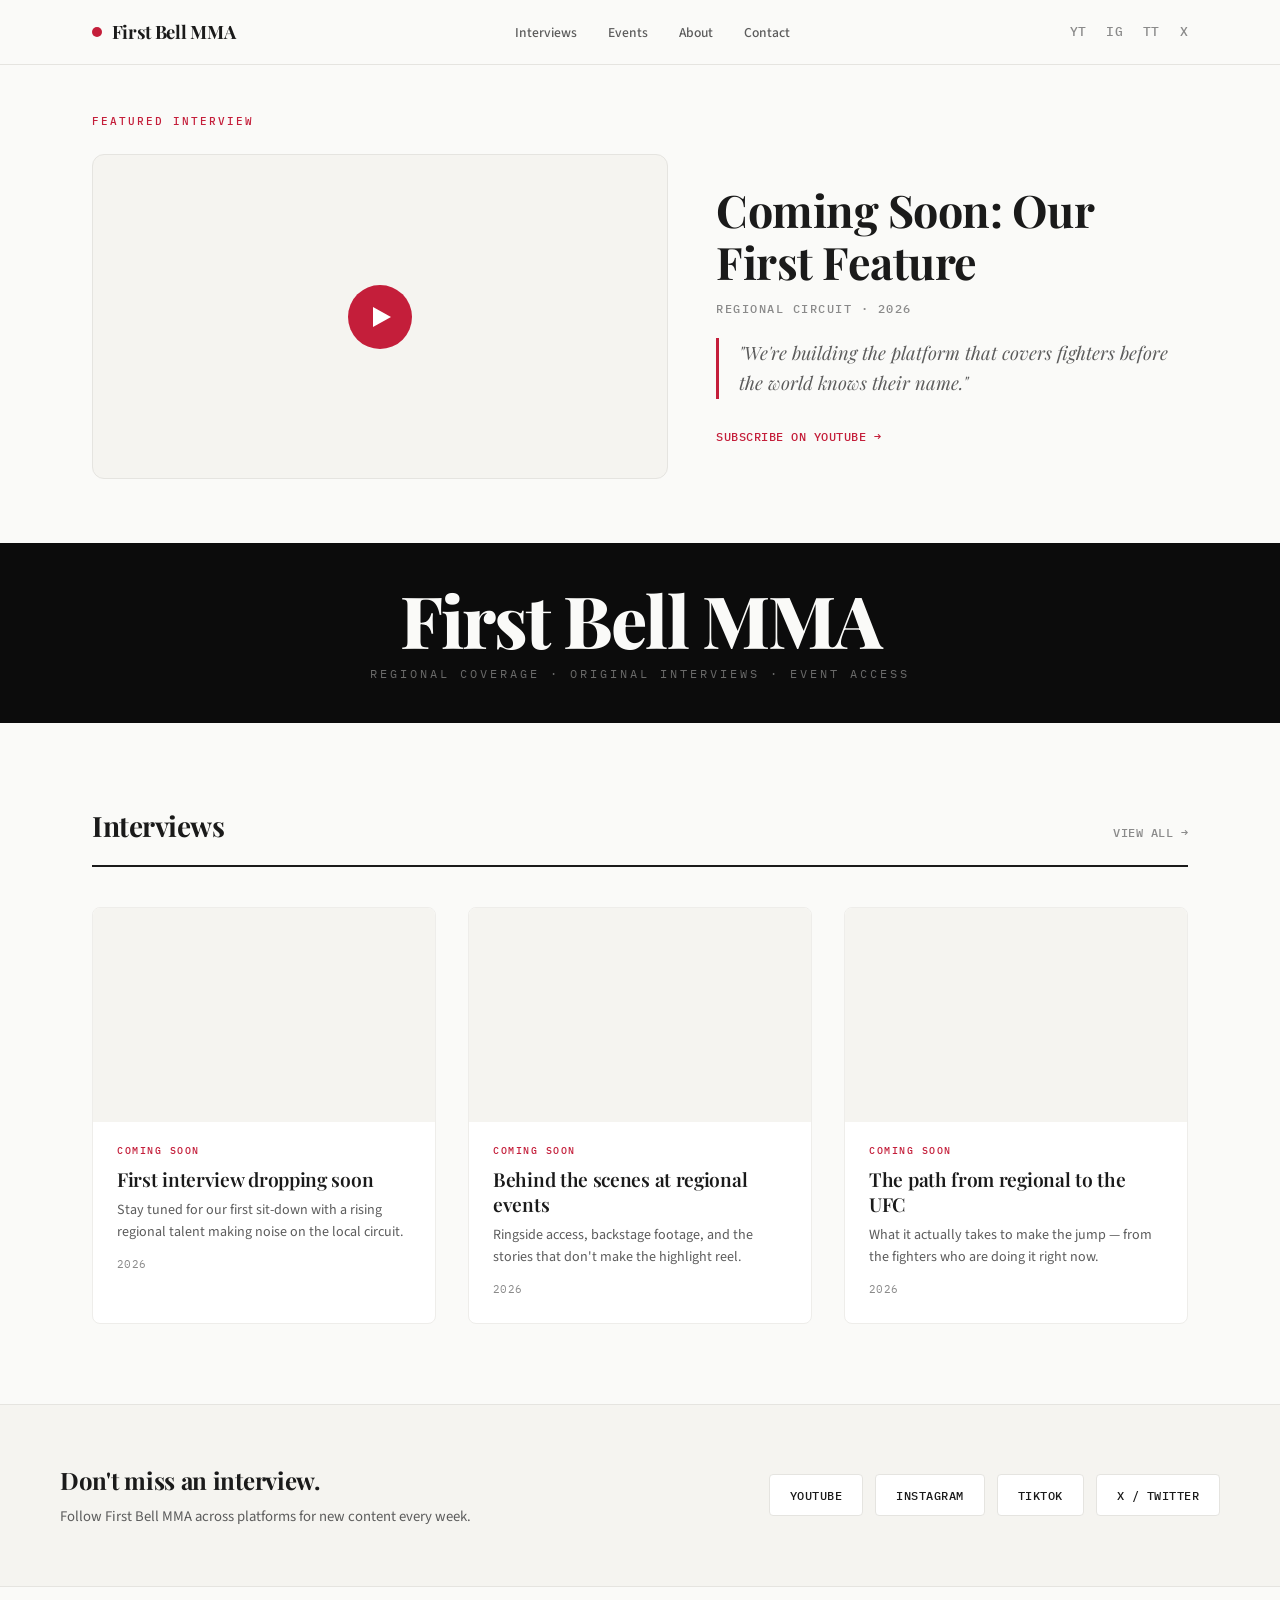
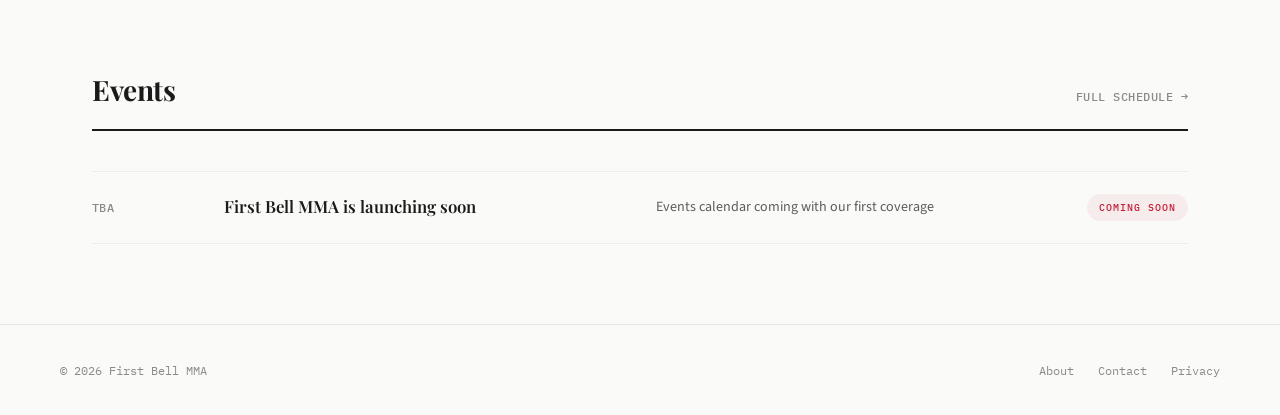
==== index.html @ 5bc03b6b "initial launch" ====
<!DOCTYPE html>
<html lang="en">
<head>
  <meta charset="UTF-8">
  <meta name="viewport" content="width=device-width, initial-scale=1.0">
  <title>First Bell MMA — Regional MMA Coverage</title>
  <meta name="description" content="First Bell MMA covers professional mixed martial arts at the regional level. Interviews, event coverage, and original content focused on emerging talent.">
  <meta property="og:title" content="First Bell MMA">
  <meta property="og:description" content="Regional MMA coverage. Interviews. Events. Emerging talent.">
  <meta property="og:type" content="website">
  <link rel="stylesheet" href="style.css">
  <link rel="icon" href="data:image/svg+xml,<svg xmlns='http://www.w3.org/2000/svg' viewBox='0 0 32 32'><circle cx='16' cy='16' r='12' fill='%23C41E3A'/></svg>">
</head>
<body>

<!-- ========== NAV ========== -->
<nav class="nav">
  <div class="nav-inner">
    <a href="index.html" class="nav-logo">
      <span class="bell"></span>
      <span class="wordmark">First Bell MMA</span>
    </a>
    <button class="nav-toggle" onclick="document.querySelector('.nav-links').classList.toggle('open')" aria-label="Menu">&#9776;</button>
    <ul class="nav-links">
      <li><a href="#interviews">Interviews</a></li>
      <li><a href="#events">Events</a></li>
      <li><a href="about.html">About</a></li>
      <li><a href="contact.html">Contact</a></li>
    </ul>
    <div class="nav-socials">
      <a href="#" target="_blank">YT</a>
      <a href="#" target="_blank">IG</a>
      <a href="#" target="_blank">TT</a>
      <a href="#" target="_blank">X</a>
    </div>
  </div>
</nav>

<!-- ========== HERO — Featured Interview ========== -->
<section class="hero">
  <div class="hero-label">Featured Interview</div>
  <div class="hero-feature reveal">
    <a href="#" class="hero-thumbnail" target="_blank">
      <div class="play-btn"></div>
      <!-- Replace with actual thumbnail: <img src="assets/featured-thumb.jpg" alt="Fighter Name"> -->
    </a>
    <div class="hero-text">
      <h1>Coming Soon: Our First Feature</h1>
      <div class="fighter-org">Regional Circuit &middot; 2026</div>
      <div class="pull-quote">"We're building the platform that covers fighters before the world knows their name."</div>
      <a href="#" class="watch-link">
        Subscribe on YouTube <span class="arrow">&rarr;</span>
      </a>
    </div>
  </div>
</section>

<!-- ========== Brand Strip ========== -->
<div class="brand-strip">
  <h2>First Bell MMA</h2>
  <p>Regional Coverage &middot; Original Interviews &middot; Event Access</p>
</div>

<!-- ========== Recent Interviews ========== -->
<section class="content-section" id="interviews">
  <div class="section-header reveal">
    <h2>Interviews</h2>
    <a href="#" class="view-all">View all &rarr;</a>
  </div>

  <div class="content-grid">
    <div class="content-card reveal reveal-delay-1">
      <div class="thumb">
        <!-- <img src="assets/fighter1.jpg" alt="Fighter Name"> -->
      </div>
      <div class="card-body">
        <div class="card-org">Coming Soon</div>
        <h3>First interview dropping soon</h3>
        <p class="card-desc">Stay tuned for our first sit-down with a rising regional talent making noise on the local circuit.</p>
        <div class="card-date">2026</div>
      </div>
    </div>

    <div class="content-card reveal reveal-delay-2">
      <div class="thumb">
        <!-- <img src="assets/fighter2.jpg" alt="Fighter Name"> -->
      </div>
      <div class="card-body">
        <div class="card-org">Coming Soon</div>
        <h3>Behind the scenes at regional events</h3>
        <p class="card-desc">Ringside access, backstage footage, and the stories that don't make the highlight reel.</p>
        <div class="card-date">2026</div>
      </div>
    </div>

    <div class="content-card reveal reveal-delay-3">
      <div class="thumb">
        <!-- <img src="assets/fighter3.jpg" alt="Fighter Name"> -->
      </div>
      <div class="card-body">
        <div class="card-org">Coming Soon</div>
        <h3>The path from regional to the UFC</h3>
        <p class="card-desc">What it actually takes to make the jump — from the fighters who are doing it right now.</p>
        <div class="card-date">2026</div>
      </div>
    </div>
  </div>
</section>

<!-- ========== Follow Strip ========== -->
<section class="follow-strip">
  <div class="follow-inner reveal">
    <div class="follow-text">
      <h3>Don't miss an interview.</h3>
      <p>Follow First Bell MMA across platforms for new content every week.</p>
    </div>
    <div class="follow-links">
      <a href="#" class="follow-btn" target="_blank">YouTube</a>
      <a href="#" class="follow-btn" target="_blank">Instagram</a>
      <a href="#" class="follow-btn" target="_blank">TikTok</a>
      <a href="#" class="follow-btn" target="_blank">X / Twitter</a>
    </div>
  </div>
</section>

<!-- ========== Events ========== -->
<section class="events-section" id="events">
  <div class="section-header reveal">
    <h2>Events</h2>
    <a href="#" class="view-all">Full schedule &rarr;</a>
  </div>

  <div class="events-list reveal">
    <div class="event-row">
      <div class="event-date">TBA</div>
      <div class="event-name">First Bell MMA is launching soon</div>
      <div class="event-location">Events calendar coming with our first coverage</div>
      <div class="event-badge">Coming Soon</div>
    </div>
  </div>
</section>

<!-- ========== Footer ========== -->
<footer class="footer">
  <div class="footer-inner">
    <div class="footer-copy">&copy; 2026 First Bell MMA</div>
    <ul class="footer-links">
      <li><a href="about.html">About</a></li>
      <li><a href="contact.html">Contact</a></li>
      <li><a href="privacy.html">Privacy</a></li>
    </ul>
  </div>
</footer>

<!-- ========== Scripts ========== -->
<script>
const observer = new IntersectionObserver((entries) => {
  entries.forEach(entry => {
    if (entry.isIntersecting) entry.target.classList.add('visible');
  });
}, { threshold: 0.1, rootMargin: '0px 0px -40px 0px' });

document.querySelectorAll('.reveal').forEach(el => observer.observe(el));

document.querySelectorAll('a[href^="#"]').forEach(link => {
  link.addEventListener('click', e => {
    const target = document.querySelector(link.getAttribute('href'));
    if (target) {
      e.preventDefault();
      target.scrollIntoView({ behavior: 'smooth', block: 'start' });
      document.querySelector('.nav-links')?.classList.remove('open');
    }
  });
});
</script>

</body>
</html>
---- style.css ----
/* ==========================================
   FIRST BELL MMA — Design System
   Editorial sports media. Clean. Authoritative.
   ========================================== */

@import url('https://fonts.googleapis.com/css2?family=Playfair+Display:ital,wght@0,400;0,500;0,600;0,700;0,800;0,900;1,400;1,500&family=Source+Sans+3:wght@300;400;500;600;700&family=IBM+Plex+Mono:wght@400;500&display=swap');

:root {
  --bg: #FAFAF8;
  --bg-white: #FFFFFF;
  --bg-warm: #F5F4F0;
  --bg-dark: #0C0C0C;
  --border: #E5E4E0;
  --border-light: #EEEDEA;

  --text-primary: #1A1A1A;
  --text-secondary: #5C5C5C;
  --text-tertiary: #8A8A8A;
  --text-inverse: #FAFAF8;

  --red: #C41E3A;
  --red-dim: rgba(196, 30, 58, 0.06);
  --red-hover: #A8182F;

  --font-display: 'Playfair Display', Georgia, serif;
  --font-body: 'Source Sans 3', 'Source Sans Pro', sans-serif;
  --font-mono: 'IBM Plex Mono', monospace;

  --radius: 4px;
  --radius-md: 8px;
  --radius-lg: 12px;
  --max-width: 1160px;
  --transition: 0.25s ease;
}

*, *::before, *::after { margin: 0; padding: 0; box-sizing: border-box; }

html { scroll-behavior: smooth; -webkit-font-smoothing: antialiased; }

body {
  background: var(--bg);
  color: var(--text-primary);
  font-family: var(--font-body);
  font-size: 16px;
  line-height: 1.65;
  overflow-x: hidden;
}

a { color: var(--text-primary); text-decoration: none; transition: color var(--transition); }
a:hover { color: var(--red); }
img { max-width: 100%; display: block; }
::selection { background: var(--red); color: white; }

/* ==========================================
   Nav
   ========================================== */

.nav {
  position: fixed; top: 0; left: 0; right: 0; z-index: 1000;
  background: rgba(250, 250, 248, 0.92);
  backdrop-filter: blur(16px);
  border-bottom: 1px solid var(--border);
}

.nav-inner {
  max-width: var(--max-width);
  margin: 0 auto;
  padding: 0 2rem;
  display: flex;
  justify-content: space-between;
  align-items: center;
  height: 64px;
}

.nav-logo {
  display: flex;
  align-items: center;
  gap: 0.6rem;
}

.nav-logo .bell {
  width: 10px;
  height: 10px;
  background: var(--red);
  border-radius: 50%;
}

.nav-logo .wordmark {
  font-family: var(--font-display);
  font-weight: 700;
  font-size: 1.15rem;
  color: var(--text-primary);
  letter-spacing: -0.3px;
}

.nav-links {
  list-style: none;
  display: flex;
  align-items: center;
  gap: 0.15rem;
}

.nav-links a {
  font-size: 0.85rem;
  font-weight: 500;
  color: var(--text-secondary);
  padding: 0.45rem 0.9rem;
  border-radius: var(--radius);
  transition: all var(--transition);
}

.nav-links a:hover {
  color: var(--text-primary);
  background: var(--bg-warm);
}

.nav-socials {
  display: flex;
  align-items: center;
  gap: 1.25rem;
}

.nav-socials a {
  font-size: 0.8rem;
  color: var(--text-tertiary);
  font-family: var(--font-mono);
  font-weight: 500;
  letter-spacing: 0.3px;
  text-transform: uppercase;
}

.nav-socials a:hover { color: var(--red); }

.nav-toggle {
  display: none;
  background: none;
  border: none;
  font-size: 1.4rem;
  cursor: pointer;
  color: var(--text-primary);
  padding: 0.5rem;
}

/* ==========================================
   Hero — Featured Interview
   ========================================== */

.hero {
  padding: 7rem 2rem 4rem;
  max-width: var(--max-width);
  margin: 0 auto;
}

.hero-label {
  font-family: var(--font-mono);
  font-size: 0.7rem;
  font-weight: 500;
  letter-spacing: 2px;
  text-transform: uppercase;
  color: var(--red);
  margin-bottom: 1.5rem;
}

.hero-feature {
  display: grid;
  grid-template-columns: 1.1fr 0.9fr;
  gap: 3rem;
  align-items: center;
}

.hero-thumbnail {
  position: relative;
  border-radius: var(--radius-lg);
  overflow: hidden;
  aspect-ratio: 16/9;
  background: var(--bg-warm);
  border: 1px solid var(--border);
}

.hero-thumbnail img {
  width: 100%;
  height: 100%;
  object-fit: cover;
}

.hero-thumbnail .play-btn {
  position: absolute;
  top: 50%;
  left: 50%;
  transform: translate(-50%, -50%);
  width: 64px;
  height: 64px;
  background: var(--red);
  border-radius: 50%;
  display: flex;
  align-items: center;
  justify-content: center;
  transition: all var(--transition);
  cursor: pointer;
}

.hero-thumbnail .play-btn:hover {
  background: var(--red-hover);
  transform: translate(-50%, -50%) scale(1.08);
}

.hero-thumbnail .play-btn::after {
  content: '';
  width: 0;
  height: 0;
  border-style: solid;
  border-width: 10px 0 10px 18px;
  border-color: transparent transparent transparent white;
  margin-left: 3px;
}

.hero-text h1 {
  font-family: var(--font-display);
  font-size: clamp(2rem, 3.5vw, 3rem);
  font-weight: 700;
  line-height: 1.15;
  letter-spacing: -0.5px;
  margin-bottom: 0.75rem;
}

.hero-text .fighter-org {
  font-family: var(--font-mono);
  font-size: 0.72rem;
  font-weight: 500;
  letter-spacing: 1.5px;
  text-transform: uppercase;
  color: var(--text-tertiary);
  margin-bottom: 1.25rem;
}

.hero-text .pull-quote {
  font-family: var(--font-display);
  font-style: italic;
  font-size: 1.15rem;
  color: var(--text-secondary);
  line-height: 1.65;
  margin-bottom: 1.5rem;
  padding-left: 1.25rem;
  border-left: 3px solid var(--red);
}

.hero-text .watch-link {
  display: inline-flex;
  align-items: center;
  gap: 0.5rem;
  font-family: var(--font-mono);
  font-size: 0.78rem;
  font-weight: 500;
  letter-spacing: 0.5px;
  text-transform: uppercase;
  color: var(--red);
  transition: all var(--transition);
}

.hero-text .watch-link:hover {
  color: var(--red-hover);
}

.hero-text .watch-link .arrow {
  transition: transform var(--transition);
}

.hero-text .watch-link:hover .arrow {
  transform: translateX(4px);
}

/* ==========================================
   Brand Strip
   ========================================== */

.brand-strip {
  background: var(--bg-dark);
  padding: 2.5rem 2rem;
  text-align: center;
}

.brand-strip h2 {
  font-family: var(--font-display);
  font-size: clamp(2.5rem, 6vw, 4.5rem);
  font-weight: 800;
  color: var(--text-inverse);
  letter-spacing: -2px;
  line-height: 1;
  margin-bottom: 0.6rem;
}

.brand-strip p {
  font-family: var(--font-mono);
  font-size: 0.72rem;
  letter-spacing: 3px;
  text-transform: uppercase;
  color: rgba(250, 250, 248, 0.4);
}

/* ==========================================
   Content Grid — Recent Interviews
   ========================================== */

.content-section {
  padding: 5rem 2rem;
  max-width: var(--max-width);
  margin: 0 auto;
}

.section-header {
  display: flex;
  justify-content: space-between;
  align-items: baseline;
  margin-bottom: 2.5rem;
  padding-bottom: 1rem;
  border-bottom: 2px solid var(--text-primary);
}

.section-header h2 {
  font-family: var(--font-display);
  font-size: 1.75rem;
  font-weight: 700;
  letter-spacing: -0.5px;
}

.section-header .view-all {
  font-family: var(--font-mono);
  font-size: 0.72rem;
  font-weight: 500;
  letter-spacing: 0.5px;
  text-transform: uppercase;
  color: var(--text-tertiary);
  transition: color var(--transition);
}

.section-header .view-all:hover { color: var(--red); }

.content-grid {
  display: grid;
  grid-template-columns: repeat(3, 1fr);
  gap: 2rem;
}

.content-card {
  background: var(--bg-white);
  border: 1px solid var(--border-light);
  border-radius: var(--radius-md);
  overflow: hidden;
  transition: all var(--transition);
}

.content-card:hover {
  border-color: var(--border);
  box-shadow: 0 4px 24px rgba(0,0,0,0.04);
  transform: translateY(-2px);
}

.content-card .thumb {
  aspect-ratio: 16/10;
  background: var(--bg-warm);
  overflow: hidden;
  position: relative;
}

.content-card .thumb img {
  width: 100%;
  height: 100%;
  object-fit: cover;
  transition: transform 0.4s ease;
}

.content-card:hover .thumb img {
  transform: scale(1.03);
}

.content-card .card-body {
  padding: 1.25rem 1.5rem 1.5rem;
}

.content-card .card-org {
  font-family: var(--font-mono);
  font-size: 0.65rem;
  font-weight: 500;
  letter-spacing: 1.5px;
  text-transform: uppercase;
  color: var(--red);
  margin-bottom: 0.5rem;
}

.content-card h3 {
  font-family: var(--font-display);
  font-size: 1.2rem;
  font-weight: 600;
  line-height: 1.3;
  letter-spacing: -0.3px;
  margin-bottom: 0.5rem;
}

.content-card .card-desc {
  font-size: 0.88rem;
  color: var(--text-secondary);
  line-height: 1.55;
  margin-bottom: 0.75rem;
}

.content-card .card-date {
  font-family: var(--font-mono);
  font-size: 0.68rem;
  color: var(--text-tertiary);
  letter-spacing: 0.3px;
}

/* ==========================================
   Subscribe / Follow Strip
   ========================================== */

.follow-strip {
  background: var(--bg-warm);
  border-top: 1px solid var(--border);
  border-bottom: 1px solid var(--border);
  padding: 3.5rem 2rem;
}

.follow-inner {
  max-width: var(--max-width);
  margin: 0 auto;
  display: flex;
  justify-content: space-between;
  align-items: center;
}

.follow-text h3 {
  font-family: var(--font-display);
  font-size: 1.5rem;
  font-weight: 700;
  letter-spacing: -0.3px;
  margin-bottom: 0.3rem;
}

.follow-text p {
  font-size: 0.92rem;
  color: var(--text-secondary);
}

.follow-links {
  display: flex;
  gap: 0.75rem;
}

.follow-btn {
  display: inline-flex;
  align-items: center;
  gap: 0.4rem;
  padding: 0.65rem 1.25rem;
  border: 1px solid var(--border);
  border-radius: var(--radius);
  font-family: var(--font-mono);
  font-size: 0.72rem;
  font-weight: 500;
  letter-spacing: 0.5px;
  text-transform: uppercase;
  color: var(--text-primary);
  background: var(--bg-white);
  transition: all var(--transition);
}

.follow-btn:hover {
  border-color: var(--red);
  color: var(--red);
}

/* ==========================================
   Events
   ========================================== */

.events-section {
  padding: 5rem 2rem;
  max-width: var(--max-width);
  margin: 0 auto;
}

.events-list {
  display: flex;
  flex-direction: column;
}

.event-row {
  display: grid;
  grid-template-columns: 100px 1fr 1fr auto;
  gap: 2rem;
  align-items: center;
  padding: 1.35rem 0;
  border-bottom: 1px solid var(--border-light);
  transition: background var(--transition);
}

.event-row:first-child { border-top: 1px solid var(--border-light); }

.event-row:hover { background: var(--bg-warm); margin: 0 -1rem; padding: 1.35rem 1rem; border-radius: var(--radius); }

.event-date {
  font-family: var(--font-mono);
  font-size: 0.72rem;
  font-weight: 500;
  color: var(--text-tertiary);
  letter-spacing: 0.3px;
  text-transform: uppercase;
}

.event-name {
  font-family: var(--font-display);
  font-size: 1.05rem;
  font-weight: 600;
}

.event-location {
  font-size: 0.88rem;
  color: var(--text-secondary);
}

.event-badge {
  font-family: var(--font-mono);
  font-size: 0.65rem;
  font-weight: 500;
  letter-spacing: 1px;
  text-transform: uppercase;
  padding: 0.3rem 0.75rem;
  border-radius: 100px;
  background: var(--red-dim);
  color: var(--red);
}

/* ==========================================
   About
   ========================================== */

.about-section {
  padding: 5rem 2rem;
  max-width: 720px;
  margin: 0 auto;
}

.about-section h2 {
  font-family: var(--font-display);
  font-size: 2rem;
  font-weight: 700;
  letter-spacing: -0.5px;
  margin-bottom: 2rem;
  padding-bottom: 1rem;
  border-bottom: 2px solid var(--text-primary);
}

.about-section p {
  font-size: 1.05rem;
  color: var(--text-secondary);
  line-height: 1.8;
  margin-bottom: 1.25rem;
}

.about-section p strong {
  color: var(--text-primary);
  font-weight: 600;
}

/* ==========================================
   Contact
   ========================================== */

.contact-section {
  padding: 5rem 2rem;
  max-width: 720px;
  margin: 0 auto;
}

.contact-section h2 {
  font-family: var(--font-display);
  font-size: 2rem;
  font-weight: 700;
  letter-spacing: -0.5px;
  margin-bottom: 0.5rem;
}

.contact-section .contact-sub {
  font-size: 0.95rem;
  color: var(--text-secondary);
  margin-bottom: 2.5rem;
}

.contact-grid {
  display: grid;
  grid-template-columns: 1fr 1fr;
  gap: 1.5rem;
}

.contact-item {
  padding: 1.75rem;
  background: var(--bg-white);
  border: 1px solid var(--border-light);
  border-radius: var(--radius-md);
}

.contact-item h3 {
  font-family: var(--font-display);
  font-size: 1rem;
  font-weight: 600;
  margin-bottom: 0.3rem;
}

.contact-item p {
  font-size: 0.85rem;
  color: var(--text-tertiary);
  margin-bottom: 0.75rem;
}

.contact-item a {
  font-family: var(--font-mono);
  font-size: 0.78rem;
  color: var(--red);
  font-weight: 500;
}

/* ==========================================
   Footer
   ========================================== */

.footer {
  border-top: 1px solid var(--border);
  padding: 2rem;
}

.footer-inner {
  max-width: var(--max-width);
  margin: 0 auto;
  display: flex;
  justify-content: space-between;
  align-items: center;
}

.footer-copy {
  font-size: 0.78rem;
  color: var(--text-tertiary);
  font-family: var(--font-mono);
}

.footer-links {
  list-style: none;
  display: flex;
  gap: 1.5rem;
}

.footer-links a {
  font-size: 0.78rem;
  color: var(--text-tertiary);
  font-family: var(--font-mono);
}

.footer-links a:hover { color: var(--red); }

/* ==========================================
   Animations
   ========================================== */

.reveal {
  opacity: 0;
  transform: translateY(16px);
  transition: opacity 0.5s cubic-bezier(0.16, 1, 0.3, 1), transform 0.5s cubic-bezier(0.16, 1, 0.3, 1);
}

.reveal.visible {
  opacity: 1;
  transform: translateY(0);
}

.reveal-delay-1 { transition-delay: 0.1s; }
.reveal-delay-2 { transition-delay: 0.2s; }
.reveal-delay-3 { transition-delay: 0.3s; }

/* ==========================================
   Legal pages
   ========================================== */

.legal-page {
  padding: 7rem 2rem 5rem;
  max-width: 720px;
  margin: 0 auto;
}

.legal-page h1 {
  font-family: var(--font-display);
  font-size: 2.2rem;
  font-weight: 700;
  letter-spacing: -0.5px;
  margin-bottom: 0.5rem;
}

.legal-page .updated {
  font-family: var(--font-mono);
  font-size: 0.72rem;
  color: var(--text-tertiary);
  margin-bottom: 2.5rem;
}

.legal-page h2 {
  font-family: var(--font-display);
  font-size: 1.15rem;
  font-weight: 700;
  margin: 2rem 0 0.6rem;
  color: var(--text-primary);
}

.legal-page p, .legal-page ul {
  font-size: 0.92rem;
  color: var(--text-secondary);
  line-height: 1.75;
  margin-bottom: 0.85rem;
}

.legal-page ul { padding-left: 1.5rem; }
.legal-page li { margin-bottom: 0.3rem; }

.legal-back {
  display: inline-flex;
  align-items: center;
  gap: 0.4rem;
  font-family: var(--font-mono);
  font-size: 0.72rem;
  color: var(--text-tertiary);
  margin-bottom: 2rem;
}

.legal-back:hover { color: var(--red); }

/* ==========================================
   Responsive
   ========================================== */

@media (max-width: 768px) {
  .nav-links, .nav-socials { display: none; }
  .nav-links.open {
    display: flex;
    flex-direction: column;
    position: absolute;
    top: 64px; left: 0; right: 0;
    background: var(--bg);
    border-bottom: 1px solid var(--border);
    padding: 1rem;
  }
  .nav-toggle { display: block; }

  .hero { padding: 6rem 1.5rem 3rem; }
  .hero-feature { grid-template-columns: 1fr; gap: 2rem; }

  .content-grid { grid-template-columns: 1fr; }

  .follow-inner { flex-direction: column; gap: 1.5rem; text-align: center; }
  .follow-links { flex-wrap: wrap; justify-content: center; }

  .event-row { grid-template-columns: 80px 1fr; gap: 0.75rem; }
  .event-location, .event-badge { display: none; }

  .contact-grid { grid-template-columns: 1fr; }

  .footer-inner { flex-direction: column; gap: 1rem; text-align: center; }
}
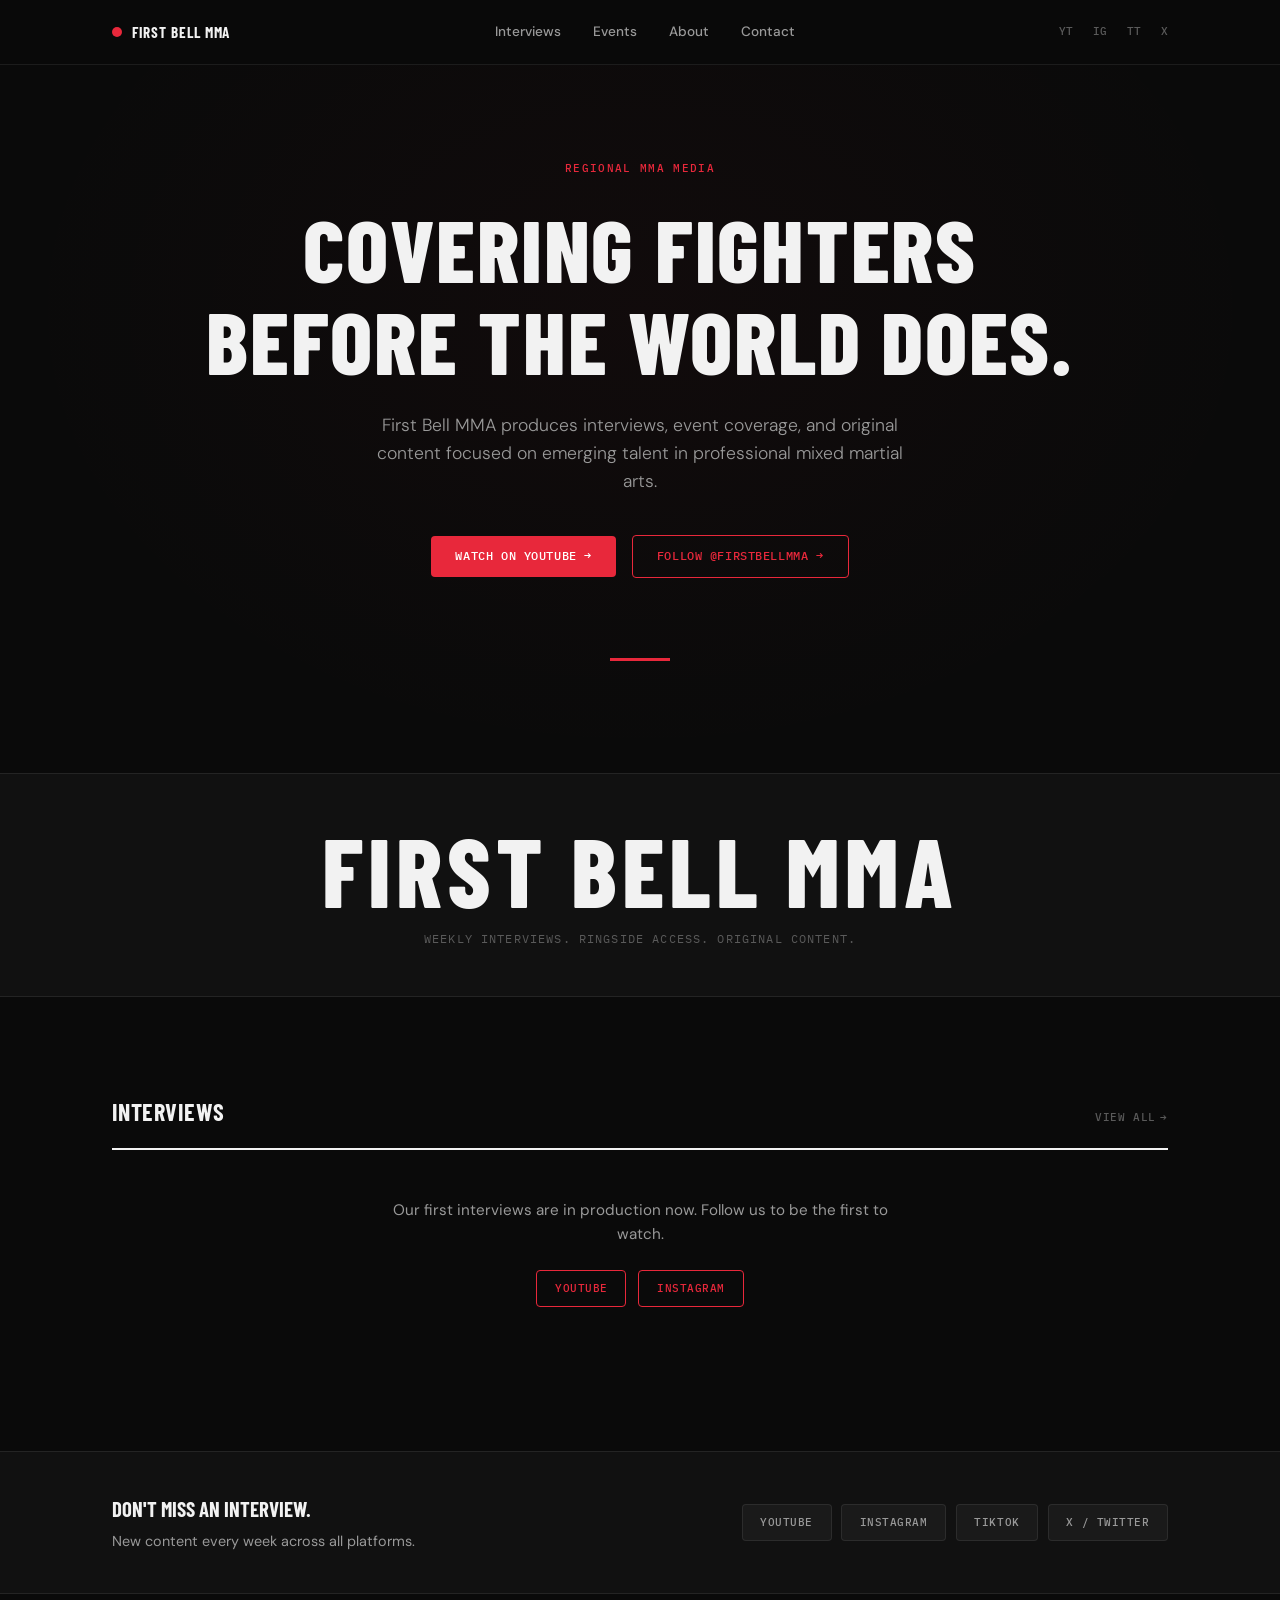
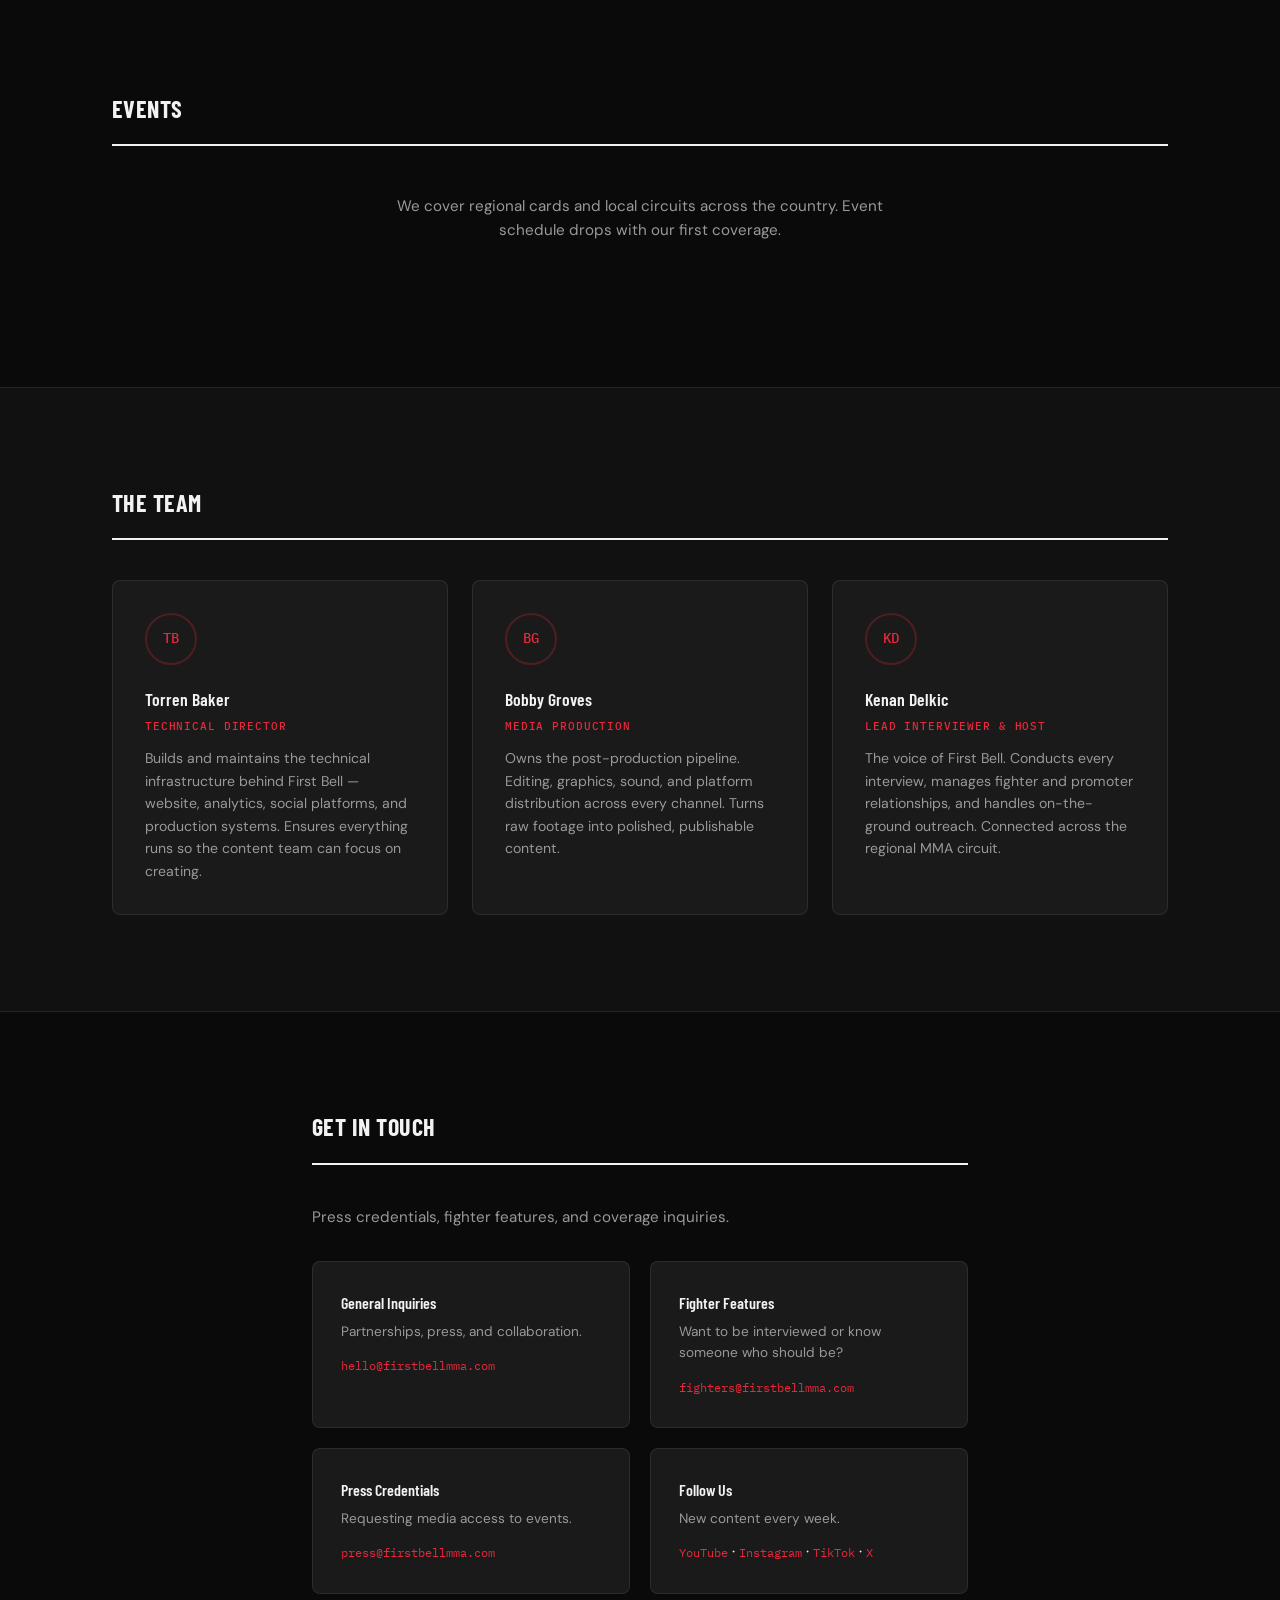
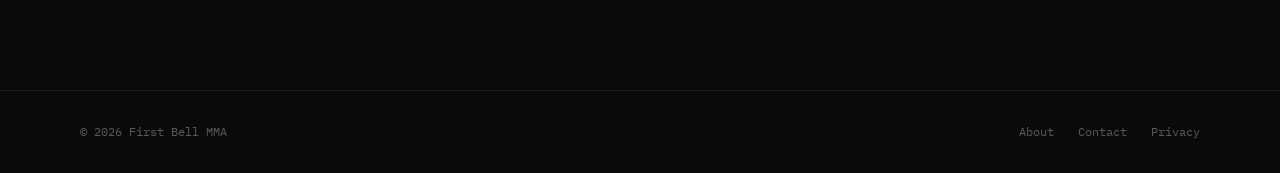
==== commit 60b0cc45: "complete dark redesign" ====
--- a/index.html
+++ b/index.html
@@ -3,176 +3,236 @@
 <head>
   <meta charset="UTF-8">
   <meta name="viewport" content="width=device-width, initial-scale=1.0">
-  <title>First Bell MMA — Regional MMA Coverage</title>
-  <meta name="description" content="First Bell MMA covers professional mixed martial arts at the regional level. Interviews, event coverage, and original content focused on emerging talent.">
-  <meta property="og:title" content="First Bell MMA">
-  <meta property="og:description" content="Regional MMA coverage. Interviews. Events. Emerging talent.">
+  <title>First Bell MMA — Regional MMA Media</title>
+  <meta name="description" content="First Bell MMA produces interviews, event coverage, and original content focused on emerging talent in professional mixed martial arts.">
+  <meta property="og:title" content="First Bell MMA — Regional MMA Media">
+  <meta property="og:description" content="Covering fighters before the world does. Interviews, event coverage, and original content from the regional MMA circuit.">
   <meta property="og:type" content="website">
+  <link rel="icon" type="image/svg+xml" href="data:image/svg+xml,%3Csvg xmlns='http://www.w3.org/2000/svg' viewBox='0 0 100 100'%3E%3Ccircle cx='50' cy='50' r='50' fill='%23E8283B'/%3E%3C/svg%3E">
   <link rel="stylesheet" href="style.css">
-  <link rel="icon" href="data:image/svg+xml,<svg xmlns='http://www.w3.org/2000/svg' viewBox='0 0 32 32'><circle cx='16' cy='16' r='12' fill='%23C41E3A'/></svg>">
 </head>
 <body>
 
-<!-- ========== NAV ========== -->
-<nav class="nav">
-  <div class="nav-inner">
-    <a href="index.html" class="nav-logo">
-      <span class="bell"></span>
-      <span class="wordmark">First Bell MMA</span>
-    </a>
-    <button class="nav-toggle" onclick="document.querySelector('.nav-links').classList.toggle('open')" aria-label="Menu">&#9776;</button>
-    <ul class="nav-links">
-      <li><a href="#interviews">Interviews</a></li>
-      <li><a href="#events">Events</a></li>
-      <li><a href="about.html">About</a></li>
-      <li><a href="contact.html">Contact</a></li>
-    </ul>
-    <div class="nav-socials">
-      <a href="#" target="_blank">YT</a>
-      <a href="#" target="_blank">IG</a>
-      <a href="#" target="_blank">TT</a>
-      <a href="#" target="_blank">X</a>
-    </div>
+  <!-- NAV -->
+  <nav class="nav" id="nav">
+    <div class="nav-inner">
+      <a href="index.html" class="nav-brand">
+        <div class="nav-dot"></div>
+        <span>First Bell MMA</span>
+      </a>
+      <div class="nav-links">
+        <a href="#interviews">Interviews</a>
+        <a href="#events">Events</a>
+        <a href="about.html">About</a>
+        <a href="contact.html">Contact</a>
+      </div>
+      <div class="nav-socials">
+        <a href="https://youtube.com/@firstbellmma" target="_blank" rel="noopener">YT</a>
+        <a href="https://instagram.com/firstbellmma" target="_blank" rel="noopener">IG</a>
+        <a href="https://tiktok.com/@firstbellmma" target="_blank" rel="noopener">TT</a>
+        <a href="https://x.com/firstbellmma" target="_blank" rel="noopener">X</a>
+      </div>
+      <button class="nav-toggle" onclick="document.getElementById('mobileNav').classList.add('open')" aria-label="Open menu">
+        <span></span>
+        <span></span>
+        <span></span>
+      </button>
+    </div>
+  </nav>
+
+  <!-- MOBILE NAV OVERLAY -->
+  <div class="nav-overlay" id="mobileNav">
+    <button class="nav-overlay-close" onclick="document.getElementById('mobileNav').classList.remove('open')" aria-label="Close menu">&times;</button>
+    <a href="#interviews" onclick="document.getElementById('mobileNav').classList.remove('open')">Interviews</a>
+    <a href="#events" onclick="document.getElementById('mobileNav').classList.remove('open')">Events</a>
+    <a href="about.html">About</a>
+    <a href="contact.html">Contact</a>
   </div>
-</nav>
-
-<!-- ========== HERO — Featured Interview ========== -->
-<section class="hero">
-  <div class="hero-label">Featured Interview</div>
-  <div class="hero-feature reveal">
-    <a href="#" class="hero-thumbnail" target="_blank">
-      <div class="play-btn"></div>
-      <!-- Replace with actual thumbnail: <img src="assets/featured-thumb.jpg" alt="Fighter Name"> -->
-    </a>
-    <div class="hero-text">
-      <h1>Coming Soon: Our First Feature</h1>
-      <div class="fighter-org">Regional Circuit &middot; 2026</div>
-      <div class="pull-quote">"We're building the platform that covers fighters before the world knows their name."</div>
-      <a href="#" class="watch-link">
-        Subscribe on YouTube <span class="arrow">&rarr;</span>
-      </a>
-    </div>
-  </div>
-</section>
-
-<!-- ========== Brand Strip ========== -->
-<div class="brand-strip">
-  <h2>First Bell MMA</h2>
-  <p>Regional Coverage &middot; Original Interviews &middot; Event Access</p>
-</div>
-
-<!-- ========== Recent Interviews ========== -->
-<section class="content-section" id="interviews">
-  <div class="section-header reveal">
-    <h2>Interviews</h2>
-    <a href="#" class="view-all">View all &rarr;</a>
-  </div>
-
-  <div class="content-grid">
-    <div class="content-card reveal reveal-delay-1">
-      <div class="thumb">
-        <!-- <img src="assets/fighter1.jpg" alt="Fighter Name"> -->
-      </div>
-      <div class="card-body">
-        <div class="card-org">Coming Soon</div>
-        <h3>First interview dropping soon</h3>
-        <p class="card-desc">Stay tuned for our first sit-down with a rising regional talent making noise on the local circuit.</p>
-        <div class="card-date">2026</div>
-      </div>
-    </div>
-
-    <div class="content-card reveal reveal-delay-2">
-      <div class="thumb">
-        <!-- <img src="assets/fighter2.jpg" alt="Fighter Name"> -->
-      </div>
-      <div class="card-body">
-        <div class="card-org">Coming Soon</div>
-        <h3>Behind the scenes at regional events</h3>
-        <p class="card-desc">Ringside access, backstage footage, and the stories that don't make the highlight reel.</p>
-        <div class="card-date">2026</div>
-      </div>
-    </div>
-
-    <div class="content-card reveal reveal-delay-3">
-      <div class="thumb">
-        <!-- <img src="assets/fighter3.jpg" alt="Fighter Name"> -->
-      </div>
-      <div class="card-body">
-        <div class="card-org">Coming Soon</div>
-        <h3>The path from regional to the UFC</h3>
-        <p class="card-desc">What it actually takes to make the jump — from the fighters who are doing it right now.</p>
-        <div class="card-date">2026</div>
-      </div>
-    </div>
-  </div>
-</section>
-
-<!-- ========== Follow Strip ========== -->
-<section class="follow-strip">
-  <div class="follow-inner reveal">
-    <div class="follow-text">
-      <h3>Don't miss an interview.</h3>
-      <p>Follow First Bell MMA across platforms for new content every week.</p>
-    </div>
-    <div class="follow-links">
-      <a href="#" class="follow-btn" target="_blank">YouTube</a>
-      <a href="#" class="follow-btn" target="_blank">Instagram</a>
-      <a href="#" class="follow-btn" target="_blank">TikTok</a>
-      <a href="#" class="follow-btn" target="_blank">X / Twitter</a>
-    </div>
-  </div>
-</section>
-
-<!-- ========== Events ========== -->
-<section class="events-section" id="events">
-  <div class="section-header reveal">
-    <h2>Events</h2>
-    <a href="#" class="view-all">Full schedule &rarr;</a>
-  </div>
-
-  <div class="events-list reveal">
-    <div class="event-row">
-      <div class="event-date">TBA</div>
-      <div class="event-name">First Bell MMA is launching soon</div>
-      <div class="event-location">Events calendar coming with our first coverage</div>
-      <div class="event-badge">Coming Soon</div>
-    </div>
-  </div>
-</section>
-
-<!-- ========== Footer ========== -->
-<footer class="footer">
-  <div class="footer-inner">
-    <div class="footer-copy">&copy; 2026 First Bell MMA</div>
-    <ul class="footer-links">
-      <li><a href="about.html">About</a></li>
-      <li><a href="contact.html">Contact</a></li>
-      <li><a href="privacy.html">Privacy</a></li>
-    </ul>
-  </div>
-</footer>
-
-<!-- ========== Scripts ========== -->
-<script>
-const observer = new IntersectionObserver((entries) => {
-  entries.forEach(entry => {
-    if (entry.isIntersecting) entry.target.classList.add('visible');
-  });
-}, { threshold: 0.1, rootMargin: '0px 0px -40px 0px' });
-
-document.querySelectorAll('.reveal').forEach(el => observer.observe(el));
-
-document.querySelectorAll('a[href^="#"]').forEach(link => {
-  link.addEventListener('click', e => {
-    const target = document.querySelector(link.getAttribute('href'));
-    if (target) {
-      e.preventDefault();
-      target.scrollIntoView({ behavior: 'smooth', block: 'start' });
-      document.querySelector('.nav-links')?.classList.remove('open');
-    }
-  });
-});
-</script>
+
+  <!-- HERO -->
+  <section class="hero">
+    <div class="hero-label reveal">Regional MMA Media</div>
+    <h1 class="hero-headline reveal">Covering Fighters Before the World Does.</h1>
+    <p class="hero-sub reveal">First Bell MMA produces interviews, event coverage, and original content focused on emerging talent in professional mixed martial arts.</p>
+    <div class="hero-ctas reveal">
+      <a href="https://youtube.com/@firstbellmma" target="_blank" rel="noopener" class="btn btn--primary">Watch on YouTube &rarr;</a>
+      <a href="https://instagram.com/firstbellmma" target="_blank" rel="noopener" class="btn btn--outline">Follow @firstbellmma &rarr;</a>
+    </div>
+    <div class="hero-divider"></div>
+  </section>
+
+  <!-- BRAND STRIP -->
+  <section class="brand-strip reveal">
+    <div class="brand-strip-name">First Bell MMA</div>
+    <div class="brand-strip-sub">Weekly interviews. Ringside access. Original content.</div>
+  </section>
+
+  <!-- INTERVIEWS -->
+  <section class="section" id="interviews">
+    <div class="container">
+      <div class="section-header reveal">
+        <h2 class="section-title">Interviews</h2>
+        <a href="https://youtube.com/@firstbellmma" target="_blank" rel="noopener" class="section-link">View All <span class="arrow">&rarr;</span></a>
+      </div>
+      <div class="empty-state reveal">
+        <p>Our first interviews are in production now. Follow us to be the first to watch.</p>
+        <div class="empty-state-btns">
+          <a href="https://youtube.com/@firstbellmma" target="_blank" rel="noopener" class="btn btn--outline btn--small">YouTube</a>
+          <a href="https://instagram.com/firstbellmma" target="_blank" rel="noopener" class="btn btn--outline btn--small">Instagram</a>
+        </div>
+      </div>
+
+      <!-- CONTENT CARDS — uncomment when content is ready
+      <div class="content-grid">
+        <a href="#" class="content-card">
+          <div class="thumb"><img src="" alt=""></div>
+          <div class="card-body">
+            <div class="card-org">Promotion Name</div>
+            <h3>Fighter Name — Full Interview</h3>
+            <p class="card-desc">Short description of the interview and what was discussed.</p>
+            <div class="card-date">Apr 2026</div>
+          </div>
+        </a>
+      </div>
+      -->
+    </div>
+  </section>
+
+  <!-- FOLLOW STRIP -->
+  <section class="follow-strip reveal">
+    <div class="container">
+      <div class="follow-strip-inner">
+        <div class="follow-strip-text">
+          <h3>Don't miss an interview.</h3>
+          <p>New content every week across all platforms.</p>
+        </div>
+        <div class="follow-strip-btns">
+          <a href="https://youtube.com/@firstbellmma" target="_blank" rel="noopener" class="btn btn--surface btn--small">YouTube</a>
+          <a href="https://instagram.com/firstbellmma" target="_blank" rel="noopener" class="btn btn--surface btn--small">Instagram</a>
+          <a href="https://tiktok.com/@firstbellmma" target="_blank" rel="noopener" class="btn btn--surface btn--small">TikTok</a>
+          <a href="https://x.com/firstbellmma" target="_blank" rel="noopener" class="btn btn--surface btn--small">X / Twitter</a>
+        </div>
+      </div>
+    </div>
+  </section>
+
+  <!-- EVENTS -->
+  <section class="section" id="events">
+    <div class="container">
+      <div class="section-header reveal">
+        <h2 class="section-title">Events</h2>
+      </div>
+      <div class="empty-state reveal">
+        <p>We cover regional cards and local circuits across the country. Event schedule drops with our first coverage.</p>
+      </div>
+
+      <!-- EVENT ROWS — uncomment when events are ready
+      <div class="event-list">
+        <div class="event-row">
+          <div class="event-date">Apr 19, 2026</div>
+          <div class="event-name">Cage Fury FC 130</div>
+          <div class="event-location">Philadelphia, PA</div>
+          <span class="event-badge">Covering</span>
+        </div>
+      </div>
+      -->
+    </div>
+  </section>
+
+  <!-- TEAM -->
+  <section class="section section--surface" id="team">
+    <div class="container">
+      <div class="section-header reveal">
+        <h2 class="section-title">The Team</h2>
+      </div>
+      <div class="team-grid">
+        <div class="team-card reveal">
+          <div class="team-initials">TB</div>
+          <h3>Torren Baker</h3>
+          <div class="team-role">Technical Director</div>
+          <p class="team-bio">Builds and maintains the technical infrastructure behind First Bell — website, analytics, social platforms, and production systems. Ensures everything runs so the content team can focus on creating.</p>
+        </div>
+        <div class="team-card reveal">
+          <div class="team-initials">BG</div>
+          <h3>Bobby Groves</h3>
+          <div class="team-role">Media Production</div>
+          <p class="team-bio">Owns the post-production pipeline. Editing, graphics, sound, and platform distribution across every channel. Turns raw footage into polished, publishable content.</p>
+        </div>
+        <div class="team-card reveal">
+          <div class="team-initials">KD</div>
+          <h3>Kenan Delkic</h3>
+          <div class="team-role">Lead Interviewer &amp; Host</div>
+          <p class="team-bio">The voice of First Bell. Conducts every interview, manages fighter and promoter relationships, and handles on-the-ground outreach. Connected across the regional MMA circuit.</p>
+        </div>
+      </div>
+    </div>
+  </section>
+
+  <!-- CONTACT -->
+  <section class="section" id="contact">
+    <div class="container--narrow">
+      <div class="section-header reveal">
+        <h2 class="section-title">Get in Touch</h2>
+      </div>
+      <p class="contact-intro reveal">Press credentials, fighter features, and coverage inquiries.</p>
+      <div class="contact-grid">
+        <div class="contact-card reveal">
+          <h3>General Inquiries</h3>
+          <p>Partnerships, press, and collaboration.</p>
+          <a href="mailto:hello@firstbellmma.com">hello@firstbellmma.com</a>
+        </div>
+        <div class="contact-card reveal">
+          <h3>Fighter Features</h3>
+          <p>Want to be interviewed or know someone who should be?</p>
+          <a href="mailto:fighters@firstbellmma.com">fighters@firstbellmma.com</a>
+        </div>
+        <div class="contact-card reveal">
+          <h3>Press Credentials</h3>
+          <p>Requesting media access to events.</p>
+          <a href="mailto:press@firstbellmma.com">press@firstbellmma.com</a>
+        </div>
+        <div class="contact-card reveal">
+          <h3>Follow Us</h3>
+          <p>New content every week.</p>
+          <a href="https://youtube.com/@firstbellmma" target="_blank" rel="noopener">YouTube</a> &middot;
+          <a href="https://instagram.com/firstbellmma" target="_blank" rel="noopener">Instagram</a> &middot;
+          <a href="https://tiktok.com/@firstbellmma" target="_blank" rel="noopener">TikTok</a> &middot;
+          <a href="https://x.com/firstbellmma" target="_blank" rel="noopener">X</a>
+        </div>
+      </div>
+    </div>
+  </section>
+
+  <!-- FOOTER -->
+  <footer class="footer">
+    <div class="footer-inner">
+      <div class="footer-copy">&copy; 2026 First Bell MMA</div>
+      <div class="footer-links">
+        <a href="about.html">About</a>
+        <a href="contact.html">Contact</a>
+        <a href="privacy.html">Privacy</a>
+      </div>
+    </div>
+  </footer>
+
+  <script>
+    // Scroll reveal
+    const observer = new IntersectionObserver((entries) => {
+      entries.forEach(entry => {
+        if (entry.isIntersecting) {
+          entry.target.classList.add('visible');
+          observer.unobserve(entry.target);
+        }
+      });
+    }, { threshold: 0.1 });
+
+    document.querySelectorAll('.reveal').forEach(el => observer.observe(el));
+
+    // Nav darken on scroll
+    window.addEventListener('scroll', () => {
+      document.getElementById('nav').classList.toggle('scrolled', window.scrollY > 20);
+    });
+  </script>
 
 </body>
 </html>
--- a/style.css
+++ b/style.css
@@ -1,365 +1,490 @@
-/* ==========================================
+/* ============================================
    FIRST BELL MMA — Design System
-   Editorial sports media. Clean. Authoritative.
-   ========================================== */
-
-@import url('https://fonts.googleapis.com/css2?family=Playfair+Display:ital,wght@0,400;0,500;0,600;0,700;0,800;0,900;1,400;1,500&family=Source+Sans+3:wght@300;400;500;600;700&family=IBM+Plex+Mono:wght@400;500&display=swap');
+   ============================================ */
+
+@import url('https://fonts.googleapis.com/css2?family=Barlow+Condensed:wght@600;700;800&family=DM+Sans:wght@300;400;500&family=IBM+Plex+Mono:wght@400;500&display=swap');
 
 :root {
-  --bg: #FAFAF8;
-  --bg-white: #FFFFFF;
-  --bg-warm: #F5F4F0;
-  --bg-dark: #0C0C0C;
-  --border: #E5E4E0;
-  --border-light: #EEEDEA;
-
-  --text-primary: #1A1A1A;
-  --text-secondary: #5C5C5C;
-  --text-tertiary: #8A8A8A;
-  --text-inverse: #FAFAF8;
-
-  --red: #C41E3A;
-  --red-dim: rgba(196, 30, 58, 0.06);
-  --red-hover: #A8182F;
-
-  --font-display: 'Playfair Display', Georgia, serif;
-  --font-body: 'Source Sans 3', 'Source Sans Pro', sans-serif;
+  --bg-base: #0A0A0A;
+  --bg-surface: #111111;
+  --bg-elevated: #1A1A1A;
+  --border: rgba(255, 255, 255, 0.08);
+  --border-hover: rgba(255, 255, 255, 0.15);
+  --text-primary: #F2F2F2;
+  --text-secondary: #999999;
+  --text-tertiary: #5A5A5A;
+  --red: #E8283B;
+  --red-dim: rgba(232, 40, 59, 0.1);
+  --red-glow: rgba(232, 40, 59, 0.15);
+  --font-headline: 'Barlow Condensed', sans-serif;
+  --font-body: 'DM Sans', sans-serif;
   --font-mono: 'IBM Plex Mono', monospace;
-
-  --radius: 4px;
-  --radius-md: 8px;
-  --radius-lg: 12px;
-  --max-width: 1160px;
-  --transition: 0.25s ease;
-}
-
-*, *::before, *::after { margin: 0; padding: 0; box-sizing: border-box; }
-
-html { scroll-behavior: smooth; -webkit-font-smoothing: antialiased; }
+  --container: 1120px;
+  --container-narrow: 720px;
+}
+
+/* ============================================
+   RESET & BASE
+   ============================================ */
+
+*, *::before, *::after {
+  margin: 0;
+  padding: 0;
+  box-sizing: border-box;
+}
+
+html {
+  scroll-behavior: smooth;
+  -webkit-font-smoothing: antialiased;
+  -moz-osx-font-smoothing: grayscale;
+}
 
 body {
-  background: var(--bg);
-  color: var(--text-primary);
-  font-family: var(--font-body);
-  font-size: 16px;
-  line-height: 1.65;
-  overflow-x: hidden;
-}
-
-a { color: var(--text-primary); text-decoration: none; transition: color var(--transition); }
-a:hover { color: var(--red); }
-img { max-width: 100%; display: block; }
-::selection { background: var(--red); color: white; }
-
-/* ==========================================
-   Nav
-   ========================================== */
-
-.nav {
-  position: fixed; top: 0; left: 0; right: 0; z-index: 1000;
-  background: rgba(250, 250, 248, 0.92);
-  backdrop-filter: blur(16px);
-  border-bottom: 1px solid var(--border);
-}
-
-.nav-inner {
-  max-width: var(--max-width);
+  font-family: var(--font-body);
+  font-weight: 400;
+  color: var(--text-primary);
+  background: var(--bg-base);
+  line-height: 1.6;
+}
+
+a {
+  color: inherit;
+  text-decoration: none;
+}
+
+img {
+  max-width: 100%;
+  display: block;
+}
+
+ul, ol {
+  list-style: none;
+}
+
+/* ============================================
+   CONTAINER
+   ============================================ */
+
+.container {
+  max-width: var(--container);
   margin: 0 auto;
   padding: 0 2rem;
-  display: flex;
+}
+
+.container--narrow {
+  max-width: var(--container-narrow);
+  margin: 0 auto;
+  padding: 0 2rem;
+}
+
+/* ============================================
+   NAVIGATION
+   ============================================ */
+
+.nav {
+  position: fixed;
+  top: 0;
+  left: 0;
+  right: 0;
+  z-index: 1000;
+  background: rgba(10, 10, 10, 0.85);
+  backdrop-filter: blur(16px);
+  -webkit-backdrop-filter: blur(16px);
+  border-bottom: 1px solid var(--border);
+  transition: background 0.3s ease;
+}
+
+.nav.scrolled {
+  background: rgba(10, 10, 10, 0.95);
+}
+
+.nav-inner {
+  max-width: var(--container);
+  margin: 0 auto;
+  padding: 0 2rem;
+  height: 64px;
+  display: flex;
+  align-items: center;
   justify-content: space-between;
-  align-items: center;
-  height: 64px;
-}
-
-.nav-logo {
+}
+
+.nav-brand {
   display: flex;
   align-items: center;
   gap: 0.6rem;
 }
 
-.nav-logo .bell {
+.nav-dot {
   width: 10px;
   height: 10px;
+  border-radius: 50%;
   background: var(--red);
-  border-radius: 50%;
-}
-
-.nav-logo .wordmark {
-  font-family: var(--font-display);
+  flex-shrink: 0;
+}
+
+.nav-brand span {
+  font-family: var(--font-headline);
   font-weight: 700;
-  font-size: 1.15rem;
-  color: var(--text-primary);
-  letter-spacing: -0.3px;
+  font-size: 0.95rem;
+  text-transform: uppercase;
+  letter-spacing: 0.06em;
+  color: var(--text-primary);
 }
 
 .nav-links {
-  list-style: none;
-  display: flex;
-  align-items: center;
-  gap: 0.15rem;
+  display: flex;
+  align-items: center;
+  gap: 2rem;
 }
 
 .nav-links a {
+  font-family: var(--font-body);
+  font-weight: 500;
   font-size: 0.85rem;
+  color: var(--text-secondary);
+  transition: color 0.2s ease;
+}
+
+.nav-links a:hover {
+  color: var(--text-primary);
+}
+
+.nav-socials {
+  display: flex;
+  align-items: center;
+  gap: 1.25rem;
+}
+
+.nav-socials a {
+  font-family: var(--font-mono);
   font-weight: 500;
-  color: var(--text-secondary);
-  padding: 0.45rem 0.9rem;
-  border-radius: var(--radius);
-  transition: all var(--transition);
-}
-
-.nav-links a:hover {
-  color: var(--text-primary);
-  background: var(--bg-warm);
-}
-
-.nav-socials {
-  display: flex;
-  align-items: center;
-  gap: 1.25rem;
-}
-
-.nav-socials a {
-  font-size: 0.8rem;
+  font-size: 0.68rem;
+  text-transform: uppercase;
   color: var(--text-tertiary);
-  font-family: var(--font-mono);
-  font-weight: 500;
-  letter-spacing: 0.3px;
-  text-transform: uppercase;
-}
-
-.nav-socials a:hover { color: var(--red); }
+  transition: color 0.2s ease;
+}
+
+.nav-socials a:hover {
+  color: var(--red);
+}
+
+/* Hamburger */
 
 .nav-toggle {
   display: none;
   background: none;
   border: none;
-  font-size: 1.4rem;
   cursor: pointer;
-  color: var(--text-primary);
-  padding: 0.5rem;
-}
-
-/* ==========================================
-   Hero — Featured Interview
-   ========================================== */
+  padding: 4px;
+}
+
+.nav-toggle span {
+  display: block;
+  width: 22px;
+  height: 2px;
+  background: var(--text-primary);
+  margin: 5px 0;
+  transition: all 0.3s ease;
+}
+
+/* Mobile overlay */
+
+.nav-overlay {
+  display: none;
+  position: fixed;
+  inset: 0;
+  background: rgba(10, 10, 10, 0.97);
+  z-index: 999;
+  flex-direction: column;
+  align-items: center;
+  justify-content: center;
+  gap: 2rem;
+}
+
+.nav-overlay.open {
+  display: flex;
+}
+
+.nav-overlay a {
+  font-family: var(--font-headline);
+  font-weight: 700;
+  font-size: 1.8rem;
+  text-transform: uppercase;
+  color: var(--text-primary);
+  transition: color 0.2s ease;
+}
+
+.nav-overlay a:hover {
+  color: var(--red);
+}
+
+.nav-overlay-close {
+  position: absolute;
+  top: 1.25rem;
+  right: 2rem;
+  background: none;
+  border: none;
+  color: var(--text-primary);
+  font-size: 2rem;
+  cursor: pointer;
+  line-height: 1;
+}
+
+/* ============================================
+   HERO
+   ============================================ */
 
 .hero {
-  padding: 7rem 2rem 4rem;
-  max-width: var(--max-width);
-  margin: 0 auto;
+  padding: 10rem 2rem 7rem;
+  text-align: center;
+  position: relative;
+  background: radial-gradient(ellipse at 50% 40%, rgba(232, 40, 59, 0.03) 0%, transparent 70%);
 }
 
 .hero-label {
   font-family: var(--font-mono);
+  font-weight: 500;
   font-size: 0.7rem;
+  text-transform: uppercase;
+  letter-spacing: 0.12em;
+  color: var(--red);
+  margin-bottom: 1.5rem;
+}
+
+.hero-headline {
+  font-family: var(--font-headline);
+  font-weight: 800;
+  font-size: clamp(2.5rem, 7vw, 5.5rem);
+  text-transform: uppercase;
+  letter-spacing: 0.02em;
+  line-height: 1.05;
+  color: var(--text-primary);
+  max-width: 900px;
+  margin: 0 auto 1.5rem;
+}
+
+.hero-sub {
+  font-family: var(--font-body);
+  font-weight: 300;
+  font-size: 1.1rem;
+  color: var(--text-secondary);
+  max-width: 560px;
+  margin: 0 auto 2.5rem;
+  line-height: 1.6;
+}
+
+.hero-ctas {
+  display: flex;
+  align-items: center;
+  justify-content: center;
+  gap: 1rem;
+  flex-wrap: wrap;
+}
+
+.hero-divider {
+  width: 60px;
+  height: 3px;
+  background: var(--red);
+  margin: 5rem auto 0;
+}
+
+/* Buttons */
+
+.btn {
+  font-family: var(--font-mono);
   font-weight: 500;
-  letter-spacing: 2px;
-  text-transform: uppercase;
-  color: var(--red);
-  margin-bottom: 1.5rem;
-}
-
-.hero-feature {
-  display: grid;
-  grid-template-columns: 1.1fr 0.9fr;
-  gap: 3rem;
-  align-items: center;
-}
-
-.hero-thumbnail {
-  position: relative;
-  border-radius: var(--radius-lg);
-  overflow: hidden;
-  aspect-ratio: 16/9;
-  background: var(--bg-warm);
+  font-size: 0.72rem;
+  text-transform: uppercase;
+  letter-spacing: 0.05em;
+  padding: 0.7rem 1.5rem;
+  border-radius: 4px;
+  display: inline-flex;
+  align-items: center;
+  gap: 0.4rem;
+  transition: all 0.2s ease;
+  cursor: pointer;
+  border: none;
+}
+
+.btn--primary {
+  background: var(--red);
+  color: #fff;
+}
+
+.btn--primary:hover {
+  background: #d02233;
+}
+
+.btn--outline {
+  background: transparent;
+  border: 1px solid var(--red);
+  color: var(--red);
+}
+
+.btn--outline:hover {
+  background: var(--red);
+  color: #fff;
+}
+
+.btn--small {
+  font-size: 0.68rem;
+  padding: 0.55rem 1.1rem;
+}
+
+.btn--surface {
+  background: var(--bg-elevated);
   border: 1px solid var(--border);
-}
-
-.hero-thumbnail img {
-  width: 100%;
-  height: 100%;
-  object-fit: cover;
-}
-
-.hero-thumbnail .play-btn {
-  position: absolute;
-  top: 50%;
-  left: 50%;
-  transform: translate(-50%, -50%);
-  width: 64px;
-  height: 64px;
-  background: var(--red);
-  border-radius: 50%;
-  display: flex;
-  align-items: center;
-  justify-content: center;
-  transition: all var(--transition);
-  cursor: pointer;
-}
-
-.hero-thumbnail .play-btn:hover {
-  background: var(--red-hover);
-  transform: translate(-50%, -50%) scale(1.08);
-}
-
-.hero-thumbnail .play-btn::after {
-  content: '';
-  width: 0;
-  height: 0;
-  border-style: solid;
-  border-width: 10px 0 10px 18px;
-  border-color: transparent transparent transparent white;
-  margin-left: 3px;
-}
-
-.hero-text h1 {
-  font-family: var(--font-display);
-  font-size: clamp(2rem, 3.5vw, 3rem);
-  font-weight: 700;
-  line-height: 1.15;
-  letter-spacing: -0.5px;
-  margin-bottom: 0.75rem;
-}
-
-.hero-text .fighter-org {
-  font-family: var(--font-mono);
+  color: var(--text-secondary);
+}
+
+.btn--surface:hover {
+  border-color: var(--red);
+  color: var(--red);
+}
+
+/* ============================================
+   BRAND STRIP
+   ============================================ */
+
+.brand-strip {
+  background: var(--bg-surface);
+  padding: 3rem 2rem;
+  text-align: center;
+  border-top: 1px solid var(--border);
+  border-bottom: 1px solid var(--border);
+}
+
+.brand-strip-name {
+  font-family: var(--font-headline);
+  font-weight: 800;
+  font-size: clamp(3rem, 8vw, 6rem);
+  text-transform: uppercase;
+  letter-spacing: 0.05em;
+  color: var(--text-primary);
+  line-height: 1;
+}
+
+.brand-strip-sub {
+  font-family: var(--font-mono);
+  font-weight: 400;
   font-size: 0.72rem;
-  font-weight: 500;
-  letter-spacing: 1.5px;
-  text-transform: uppercase;
+  text-transform: uppercase;
+  letter-spacing: 0.1em;
   color: var(--text-tertiary);
-  margin-bottom: 1.25rem;
-}
-
-.hero-text .pull-quote {
-  font-family: var(--font-display);
-  font-style: italic;
-  font-size: 1.15rem;
-  color: var(--text-secondary);
-  line-height: 1.65;
-  margin-bottom: 1.5rem;
-  padding-left: 1.25rem;
-  border-left: 3px solid var(--red);
-}
-
-.hero-text .watch-link {
-  display: inline-flex;
-  align-items: center;
-  gap: 0.5rem;
-  font-family: var(--font-mono);
-  font-size: 0.78rem;
-  font-weight: 500;
-  letter-spacing: 0.5px;
-  text-transform: uppercase;
-  color: var(--red);
-  transition: all var(--transition);
-}
-
-.hero-text .watch-link:hover {
-  color: var(--red-hover);
-}
-
-.hero-text .watch-link .arrow {
-  transition: transform var(--transition);
-}
-
-.hero-text .watch-link:hover .arrow {
-  transform: translateX(4px);
-}
-
-/* ==========================================
-   Brand Strip
-   ========================================== */
-
-.brand-strip {
-  background: var(--bg-dark);
-  padding: 2.5rem 2rem;
-  text-align: center;
-}
-
-.brand-strip h2 {
-  font-family: var(--font-display);
-  font-size: clamp(2.5rem, 6vw, 4.5rem);
-  font-weight: 800;
-  color: var(--text-inverse);
-  letter-spacing: -2px;
-  line-height: 1;
-  margin-bottom: 0.6rem;
-}
-
-.brand-strip p {
-  font-family: var(--font-mono);
-  font-size: 0.72rem;
-  letter-spacing: 3px;
-  text-transform: uppercase;
-  color: rgba(250, 250, 248, 0.4);
-}
-
-/* ==========================================
-   Content Grid — Recent Interviews
-   ========================================== */
-
-.content-section {
-  padding: 5rem 2rem;
-  max-width: var(--max-width);
-  margin: 0 auto;
+  margin-top: 0.75rem;
+}
+
+/* ============================================
+   SECTION HEADER
+   ============================================ */
+
+.section {
+  padding: 6rem 0;
+}
+
+.section--surface {
+  background: var(--bg-surface);
+  border-top: 1px solid var(--border);
+  border-bottom: 1px solid var(--border);
 }
 
 .section-header {
   display: flex;
+  align-items: baseline;
   justify-content: space-between;
-  align-items: baseline;
-  margin-bottom: 2.5rem;
   padding-bottom: 1rem;
   border-bottom: 2px solid var(--text-primary);
-}
-
-.section-header h2 {
-  font-family: var(--font-display);
-  font-size: 1.75rem;
+  margin-bottom: 2.5rem;
+}
+
+.section-title {
+  font-family: var(--font-headline);
   font-weight: 700;
-  letter-spacing: -0.5px;
-}
-
-.section-header .view-all {
-  font-family: var(--font-mono);
-  font-size: 0.72rem;
+  font-size: 1.5rem;
+  text-transform: uppercase;
+  letter-spacing: 0.02em;
+  color: var(--text-primary);
+}
+
+.section-link {
+  font-family: var(--font-mono);
   font-weight: 500;
-  letter-spacing: 0.5px;
-  text-transform: uppercase;
+  font-size: 0.7rem;
+  text-transform: uppercase;
+  letter-spacing: 0.05em;
   color: var(--text-tertiary);
-  transition: color var(--transition);
-}
-
-.section-header .view-all:hover { color: var(--red); }
+  transition: color 0.2s ease;
+  display: inline-flex;
+  align-items: center;
+  gap: 0.3rem;
+}
+
+.section-link:hover {
+  color: var(--red);
+}
+
+.section-link .arrow {
+  transition: transform 0.2s ease;
+  display: inline-block;
+}
+
+.section-link:hover .arrow {
+  transform: translateX(4px);
+}
+
+/* ============================================
+   EMPTY STATE
+   ============================================ */
+
+.empty-state {
+  text-align: center;
+  margin: 3rem auto;
+  max-width: 500px;
+}
+
+.empty-state p {
+  font-family: var(--font-body);
+  font-size: 0.95rem;
+  color: var(--text-secondary);
+  line-height: 1.6;
+  margin-bottom: 1.5rem;
+}
+
+.empty-state-btns {
+  display: flex;
+  align-items: center;
+  justify-content: center;
+  gap: 0.75rem;
+  flex-wrap: wrap;
+}
+
+/* ============================================
+   CONTENT GRID (Interview Cards)
+   ============================================ */
 
 .content-grid {
   display: grid;
   grid-template-columns: repeat(3, 1fr);
-  gap: 2rem;
+  gap: 1.5rem;
 }
 
 .content-card {
-  background: var(--bg-white);
-  border: 1px solid var(--border-light);
-  border-radius: var(--radius-md);
+  background: var(--bg-surface);
+  border: 1px solid var(--border);
+  border-radius: 8px;
   overflow: hidden;
-  transition: all var(--transition);
+  transition: border-color 0.2s ease, transform 0.2s ease;
 }
 
 .content-card:hover {
-  border-color: var(--border);
-  box-shadow: 0 4px 24px rgba(0,0,0,0.04);
+  border-color: var(--border-hover);
   transform: translateY(-2px);
 }
 
 .content-card .thumb {
-  aspect-ratio: 16/10;
-  background: var(--bg-warm);
+  aspect-ratio: 16 / 10;
   overflow: hidden;
-  position: relative;
+  background: var(--bg-elevated);
 }
 
 .content-card .thumb img {
@@ -373,255 +498,263 @@
   transform: scale(1.03);
 }
 
-.content-card .card-body {
-  padding: 1.25rem 1.5rem 1.5rem;
-}
-
-.content-card .card-org {
+.card-body {
+  padding: 1.25rem;
+}
+
+.card-org {
+  font-family: var(--font-mono);
+  font-weight: 500;
+  font-size: 0.62rem;
+  text-transform: uppercase;
+  letter-spacing: 0.08em;
+  color: var(--red);
+  margin-bottom: 0.5rem;
+}
+
+.card-body h3 {
+  font-family: var(--font-headline);
+  font-weight: 600;
+  font-size: 1.15rem;
+  color: var(--text-primary);
+  margin-bottom: 0.4rem;
+  line-height: 1.25;
+}
+
+.card-desc {
+  font-family: var(--font-body);
+  font-size: 0.85rem;
+  color: var(--text-secondary);
+  line-height: 1.5;
+  margin-bottom: 0.6rem;
+}
+
+.card-date {
   font-family: var(--font-mono);
   font-size: 0.65rem;
-  font-weight: 500;
-  letter-spacing: 1.5px;
-  text-transform: uppercase;
-  color: var(--red);
-  margin-bottom: 0.5rem;
-}
-
-.content-card h3 {
-  font-family: var(--font-display);
-  font-size: 1.2rem;
-  font-weight: 600;
-  line-height: 1.3;
-  letter-spacing: -0.3px;
-  margin-bottom: 0.5rem;
-}
-
-.content-card .card-desc {
-  font-size: 0.88rem;
-  color: var(--text-secondary);
-  line-height: 1.55;
-  margin-bottom: 0.75rem;
-}
-
-.content-card .card-date {
-  font-family: var(--font-mono);
-  font-size: 0.68rem;
   color: var(--text-tertiary);
-  letter-spacing: 0.3px;
-}
-
-/* ==========================================
-   Subscribe / Follow Strip
-   ========================================== */
+  text-transform: uppercase;
+  letter-spacing: 0.04em;
+}
+
+/* ============================================
+   FOLLOW STRIP
+   ============================================ */
 
 .follow-strip {
-  background: var(--bg-warm);
+  background: var(--bg-surface);
   border-top: 1px solid var(--border);
   border-bottom: 1px solid var(--border);
-  padding: 3.5rem 2rem;
-}
-
-.follow-inner {
-  max-width: var(--max-width);
-  margin: 0 auto;
-  display: flex;
+  padding: 2.5rem 0;
+}
+
+.follow-strip-inner {
+  display: flex;
+  align-items: center;
   justify-content: space-between;
-  align-items: center;
-}
-
-.follow-text h3 {
-  font-family: var(--font-display);
-  font-size: 1.5rem;
+  flex-wrap: wrap;
+  gap: 1.5rem;
+}
+
+.follow-strip-text h3 {
+  font-family: var(--font-headline);
   font-weight: 700;
-  letter-spacing: -0.3px;
-  margin-bottom: 0.3rem;
-}
-
-.follow-text p {
-  font-size: 0.92rem;
-  color: var(--text-secondary);
-}
-
-.follow-links {
-  display: flex;
-  gap: 0.75rem;
-}
-
-.follow-btn {
-  display: inline-flex;
-  align-items: center;
-  gap: 0.4rem;
-  padding: 0.65rem 1.25rem;
-  border: 1px solid var(--border);
-  border-radius: var(--radius);
-  font-family: var(--font-mono);
-  font-size: 0.72rem;
-  font-weight: 500;
-  letter-spacing: 0.5px;
-  text-transform: uppercase;
-  color: var(--text-primary);
-  background: var(--bg-white);
-  transition: all var(--transition);
-}
-
-.follow-btn:hover {
-  border-color: var(--red);
-  color: var(--red);
-}
-
-/* ==========================================
-   Events
-   ========================================== */
-
-.events-section {
-  padding: 5rem 2rem;
-  max-width: var(--max-width);
-  margin: 0 auto;
-}
-
-.events-list {
-  display: flex;
-  flex-direction: column;
+  font-size: 1.3rem;
+  text-transform: uppercase;
+  color: var(--text-primary);
+  margin-bottom: 0.25rem;
+}
+
+.follow-strip-text p {
+  font-family: var(--font-body);
+  font-size: 0.9rem;
+  color: var(--text-secondary);
+}
+
+.follow-strip-btns {
+  display: flex;
+  gap: 0.6rem;
+  flex-wrap: wrap;
+}
+
+/* ============================================
+   EVENT LIST
+   ============================================ */
+
+.event-list {
+  margin-top: 0;
 }
 
 .event-row {
   display: grid;
-  grid-template-columns: 100px 1fr 1fr auto;
-  gap: 2rem;
-  align-items: center;
-  padding: 1.35rem 0;
-  border-bottom: 1px solid var(--border-light);
-  transition: background var(--transition);
-}
-
-.event-row:first-child { border-top: 1px solid var(--border-light); }
-
-.event-row:hover { background: var(--bg-warm); margin: 0 -1rem; padding: 1.35rem 1rem; border-radius: var(--radius); }
+  grid-template-columns: 120px 1fr 1fr auto;
+  align-items: center;
+  gap: 1.5rem;
+  padding: 1.25rem 1rem;
+  background: var(--bg-base);
+  border-bottom: 1px solid var(--border);
+  transition: background 0.2s ease;
+}
+
+.event-row:hover {
+  background: var(--bg-elevated);
+}
 
 .event-date {
   font-family: var(--font-mono);
   font-size: 0.72rem;
+  text-transform: uppercase;
+  color: var(--text-tertiary);
+  letter-spacing: 0.04em;
+}
+
+.event-name {
+  font-family: var(--font-headline);
+  font-weight: 600;
+  font-size: 1rem;
+  color: var(--text-primary);
+}
+
+.event-location {
+  font-family: var(--font-body);
+  font-size: 0.85rem;
+  color: var(--text-secondary);
+}
+
+.event-badge {
+  font-family: var(--font-mono);
   font-weight: 500;
-  color: var(--text-tertiary);
-  letter-spacing: 0.3px;
-  text-transform: uppercase;
-}
-
-.event-name {
-  font-family: var(--font-display);
-  font-size: 1.05rem;
+  font-size: 0.62rem;
+  text-transform: uppercase;
+  letter-spacing: 0.06em;
+  background: var(--red-dim);
+  color: var(--red);
+  padding: 0.3rem 0.7rem;
+  border-radius: 20px;
+}
+
+/* ============================================
+   TEAM SECTION
+   ============================================ */
+
+.team-grid {
+  display: grid;
+  grid-template-columns: repeat(3, 1fr);
+  gap: 1.5rem;
+}
+
+.team-card {
+  background: var(--bg-elevated);
+  border: 1px solid var(--border);
+  border-radius: 8px;
+  padding: 2rem;
+  transition: border-color 0.2s ease, transform 0.2s ease;
+}
+
+.team-card:hover {
+  border-color: var(--border-hover);
+  transform: translateY(-2px);
+}
+
+.team-initials {
+  width: 52px;
+  height: 52px;
+  border-radius: 50%;
+  border: 2px solid rgba(232, 40, 59, 0.25);
+  display: flex;
+  align-items: center;
+  justify-content: center;
+  font-family: var(--font-mono);
+  font-weight: 500;
+  font-size: 0.85rem;
+  color: var(--red);
+  margin-bottom: 1.25rem;
+}
+
+.team-card h3 {
+  font-family: var(--font-headline);
   font-weight: 600;
-}
-
-.event-location {
+  font-size: 1.1rem;
+  color: var(--text-primary);
+  margin-bottom: 0.3rem;
+}
+
+.team-role {
+  font-family: var(--font-mono);
+  font-weight: 500;
+  font-size: 0.68rem;
+  text-transform: uppercase;
+  letter-spacing: 0.08em;
+  color: var(--red);
+  margin-bottom: 0.75rem;
+}
+
+.team-bio {
+  font-family: var(--font-body);
   font-size: 0.88rem;
   color: var(--text-secondary);
-}
-
-.event-badge {
-  font-family: var(--font-mono);
-  font-size: 0.65rem;
-  font-weight: 500;
-  letter-spacing: 1px;
-  text-transform: uppercase;
-  padding: 0.3rem 0.75rem;
-  border-radius: 100px;
-  background: var(--red-dim);
-  color: var(--red);
-}
-
-/* ==========================================
-   About
-   ========================================== */
-
-.about-section {
-  padding: 5rem 2rem;
-  max-width: 720px;
-  margin: 0 auto;
-}
-
-.about-section h2 {
-  font-family: var(--font-display);
-  font-size: 2rem;
-  font-weight: 700;
-  letter-spacing: -0.5px;
+  line-height: 1.6;
+}
+
+/* ============================================
+   CONTACT GRID
+   ============================================ */
+
+.contact-intro {
+  font-family: var(--font-body);
+  font-size: 0.95rem;
+  color: var(--text-secondary);
   margin-bottom: 2rem;
-  padding-bottom: 1rem;
-  border-bottom: 2px solid var(--text-primary);
-}
-
-.about-section p {
-  font-size: 1.05rem;
-  color: var(--text-secondary);
-  line-height: 1.8;
-  margin-bottom: 1.25rem;
-}
-
-.about-section p strong {
-  color: var(--text-primary);
-  font-weight: 600;
-}
-
-/* ==========================================
-   Contact
-   ========================================== */
-
-.contact-section {
-  padding: 5rem 2rem;
-  max-width: 720px;
-  margin: 0 auto;
-}
-
-.contact-section h2 {
-  font-family: var(--font-display);
-  font-size: 2rem;
-  font-weight: 700;
-  letter-spacing: -0.5px;
-  margin-bottom: 0.5rem;
-}
-
-.contact-section .contact-sub {
-  font-size: 0.95rem;
-  color: var(--text-secondary);
-  margin-bottom: 2.5rem;
 }
 
 .contact-grid {
   display: grid;
-  grid-template-columns: 1fr 1fr;
-  gap: 1.5rem;
-}
-
-.contact-item {
+  grid-template-columns: repeat(2, 1fr);
+  gap: 1.25rem;
+}
+
+.contact-card {
+  background: var(--bg-elevated);
+  border: 1px solid var(--border);
+  border-radius: 8px;
   padding: 1.75rem;
-  background: var(--bg-white);
-  border: 1px solid var(--border-light);
-  border-radius: var(--radius-md);
-}
-
-.contact-item h3 {
-  font-family: var(--font-display);
+  transition: border-color 0.2s ease, transform 0.2s ease;
+}
+
+.contact-card:hover {
+  border-color: var(--border-hover);
+  transform: translateY(-2px);
+}
+
+.contact-card h3 {
+  font-family: var(--font-headline);
+  font-weight: 600;
   font-size: 1rem;
-  font-weight: 600;
+  color: var(--text-primary);
   margin-bottom: 0.3rem;
 }
 
-.contact-item p {
+.contact-card p {
+  font-family: var(--font-body);
   font-size: 0.85rem;
-  color: var(--text-tertiary);
-  margin-bottom: 0.75rem;
-}
-
-.contact-item a {
+  color: var(--text-secondary);
+  margin-bottom: 0.6rem;
+}
+
+.contact-card a {
   font-family: var(--font-mono);
   font-size: 0.78rem;
   color: var(--red);
-  font-weight: 500;
-}
-
-/* ==========================================
-   Footer
-   ========================================== */
+  transition: opacity 0.2s ease;
+}
+
+.contact-card a:hover {
+  opacity: 0.8;
+}
+
+/* ============================================
+   FOOTER
+   ============================================ */
 
 .footer {
   border-top: 1px solid var(--border);
@@ -629,41 +762,125 @@
 }
 
 .footer-inner {
-  max-width: var(--max-width);
+  max-width: var(--container);
   margin: 0 auto;
   display: flex;
+  align-items: center;
   justify-content: space-between;
-  align-items: center;
+  flex-wrap: wrap;
+  gap: 1rem;
 }
 
 .footer-copy {
-  font-size: 0.78rem;
+  font-family: var(--font-mono);
+  font-size: 0.72rem;
   color: var(--text-tertiary);
-  font-family: var(--font-mono);
 }
 
 .footer-links {
-  list-style: none;
   display: flex;
   gap: 1.5rem;
 }
 
 .footer-links a {
-  font-size: 0.78rem;
+  font-family: var(--font-mono);
+  font-size: 0.72rem;
   color: var(--text-tertiary);
-  font-family: var(--font-mono);
-}
-
-.footer-links a:hover { color: var(--red); }
-
-/* ==========================================
-   Animations
-   ========================================== */
+  transition: color 0.2s ease;
+}
+
+.footer-links a:hover {
+  color: var(--red);
+}
+
+/* ============================================
+   ABOUT / LEGAL PAGES
+   ============================================ */
+
+.page-content {
+  padding: 8rem 0 6rem;
+}
+
+.page-content p {
+  font-family: var(--font-body);
+  font-size: 1.05rem;
+  color: var(--text-secondary);
+  line-height: 1.8;
+  margin-bottom: 1.5rem;
+}
+
+.page-content p:last-child {
+  margin-bottom: 0;
+}
+
+.page-header {
+  display: flex;
+  align-items: baseline;
+  justify-content: space-between;
+  padding-bottom: 1rem;
+  border-bottom: 2px solid var(--text-primary);
+  margin-bottom: 2.5rem;
+}
+
+.page-title {
+  font-family: var(--font-headline);
+  font-weight: 700;
+  font-size: 1.5rem;
+  text-transform: uppercase;
+  letter-spacing: 0.02em;
+  color: var(--text-primary);
+}
+
+/* Privacy page specifics */
+
+.privacy-section {
+  margin-bottom: 2.5rem;
+}
+
+.privacy-section h2 {
+  font-family: var(--font-headline);
+  font-weight: 600;
+  font-size: 1.15rem;
+  text-transform: uppercase;
+  color: var(--text-primary);
+  margin-bottom: 0.75rem;
+}
+
+.privacy-section p,
+.privacy-section li {
+  font-family: var(--font-body);
+  font-size: 0.95rem;
+  color: var(--text-secondary);
+  line-height: 1.7;
+}
+
+.privacy-section ul {
+  padding-left: 1.25rem;
+  list-style: disc;
+  margin-top: 0.5rem;
+}
+
+.privacy-section li {
+  margin-bottom: 0.3rem;
+}
+
+.privacy-updated {
+  font-family: var(--font-mono);
+  font-size: 0.72rem;
+  text-transform: uppercase;
+  letter-spacing: 0.05em;
+  color: var(--text-tertiary);
+  margin-bottom: 2rem;
+}
+
+/* ============================================
+   SCROLL REVEAL
+   ============================================ */
 
 .reveal {
   opacity: 0;
   transform: translateY(16px);
-  transition: opacity 0.5s cubic-bezier(0.16, 1, 0.3, 1), transform 0.5s cubic-bezier(0.16, 1, 0.3, 1);
+  transition: opacity 0.5s ease, transform 0.5s ease;
 }
 
 .reveal.visible {
@@ -671,94 +888,61 @@
   transform: translateY(0);
 }
 
-.reveal-delay-1 { transition-delay: 0.1s; }
-.reveal-delay-2 { transition-delay: 0.2s; }
-.reveal-delay-3 { transition-delay: 0.3s; }
-
-/* ==========================================
-   Legal pages
-   ========================================== */
-
-.legal-page {
-  padding: 7rem 2rem 5rem;
-  max-width: 720px;
-  margin: 0 auto;
-}
-
-.legal-page h1 {
-  font-family: var(--font-display);
-  font-size: 2.2rem;
-  font-weight: 700;
-  letter-spacing: -0.5px;
-  margin-bottom: 0.5rem;
-}
-
-.legal-page .updated {
-  font-family: var(--font-mono);
-  font-size: 0.72rem;
-  color: var(--text-tertiary);
-  margin-bottom: 2.5rem;
-}
-
-.legal-page h2 {
-  font-family: var(--font-display);
-  font-size: 1.15rem;
-  font-weight: 700;
-  margin: 2rem 0 0.6rem;
-  color: var(--text-primary);
-}
-
-.legal-page p, .legal-page ul {
-  font-size: 0.92rem;
-  color: var(--text-secondary);
-  line-height: 1.75;
-  margin-bottom: 0.85rem;
-}
-
-.legal-page ul { padding-left: 1.5rem; }
-.legal-page li { margin-bottom: 0.3rem; }
-
-.legal-back {
-  display: inline-flex;
-  align-items: center;
-  gap: 0.4rem;
-  font-family: var(--font-mono);
-  font-size: 0.72rem;
-  color: var(--text-tertiary);
-  margin-bottom: 2rem;
-}
-
-.legal-back:hover { color: var(--red); }
-
-/* ==========================================
-   Responsive
-   ========================================== */
+/* ============================================
+   RESPONSIVE
+   ============================================ */
 
 @media (max-width: 768px) {
-  .nav-links, .nav-socials { display: none; }
-  .nav-links.open {
-    display: flex;
+  .nav-links,
+  .nav-socials {
+    display: none;
+  }
+
+  .nav-toggle {
+    display: block;
+  }
+
+  .hero {
+    padding: 8rem 1.5rem 5rem;
+  }
+
+  .hero-headline {
+    font-size: clamp(2rem, 8vw, 3.5rem);
+  }
+
+  .content-grid {
+    grid-template-columns: 1fr;
+  }
+
+  .team-grid {
+    grid-template-columns: 1fr;
+  }
+
+  .contact-grid {
+    grid-template-columns: 1fr;
+  }
+
+  .event-row {
+    grid-template-columns: 1fr;
+    gap: 0.5rem;
+  }
+
+  .follow-strip-inner {
     flex-direction: column;
-    position: absolute;
-    top: 64px; left: 0; right: 0;
-    background: var(--bg);
-    border-bottom: 1px solid var(--border);
-    padding: 1rem;
-  }
-  .nav-toggle { display: block; }
-
-  .hero { padding: 6rem 1.5rem 3rem; }
-  .hero-feature { grid-template-columns: 1fr; gap: 2rem; }
-
-  .content-grid { grid-template-columns: 1fr; }
-
-  .follow-inner { flex-direction: column; gap: 1.5rem; text-align: center; }
-  .follow-links { flex-wrap: wrap; justify-content: center; }
-
-  .event-row { grid-template-columns: 80px 1fr; gap: 0.75rem; }
-  .event-location, .event-badge { display: none; }
-
-  .contact-grid { grid-template-columns: 1fr; }
-
-  .footer-inner { flex-direction: column; gap: 1rem; text-align: center; }
-}
+    text-align: center;
+  }
+
+  .section-header {
+    flex-direction: column;
+    gap: 0.5rem;
+  }
+
+  .footer-inner {
+    flex-direction: column;
+    text-align: center;
+  }
+
+  .brand-strip-name {
+    font-size: clamp(2rem, 10vw, 4rem);
+  }
+}
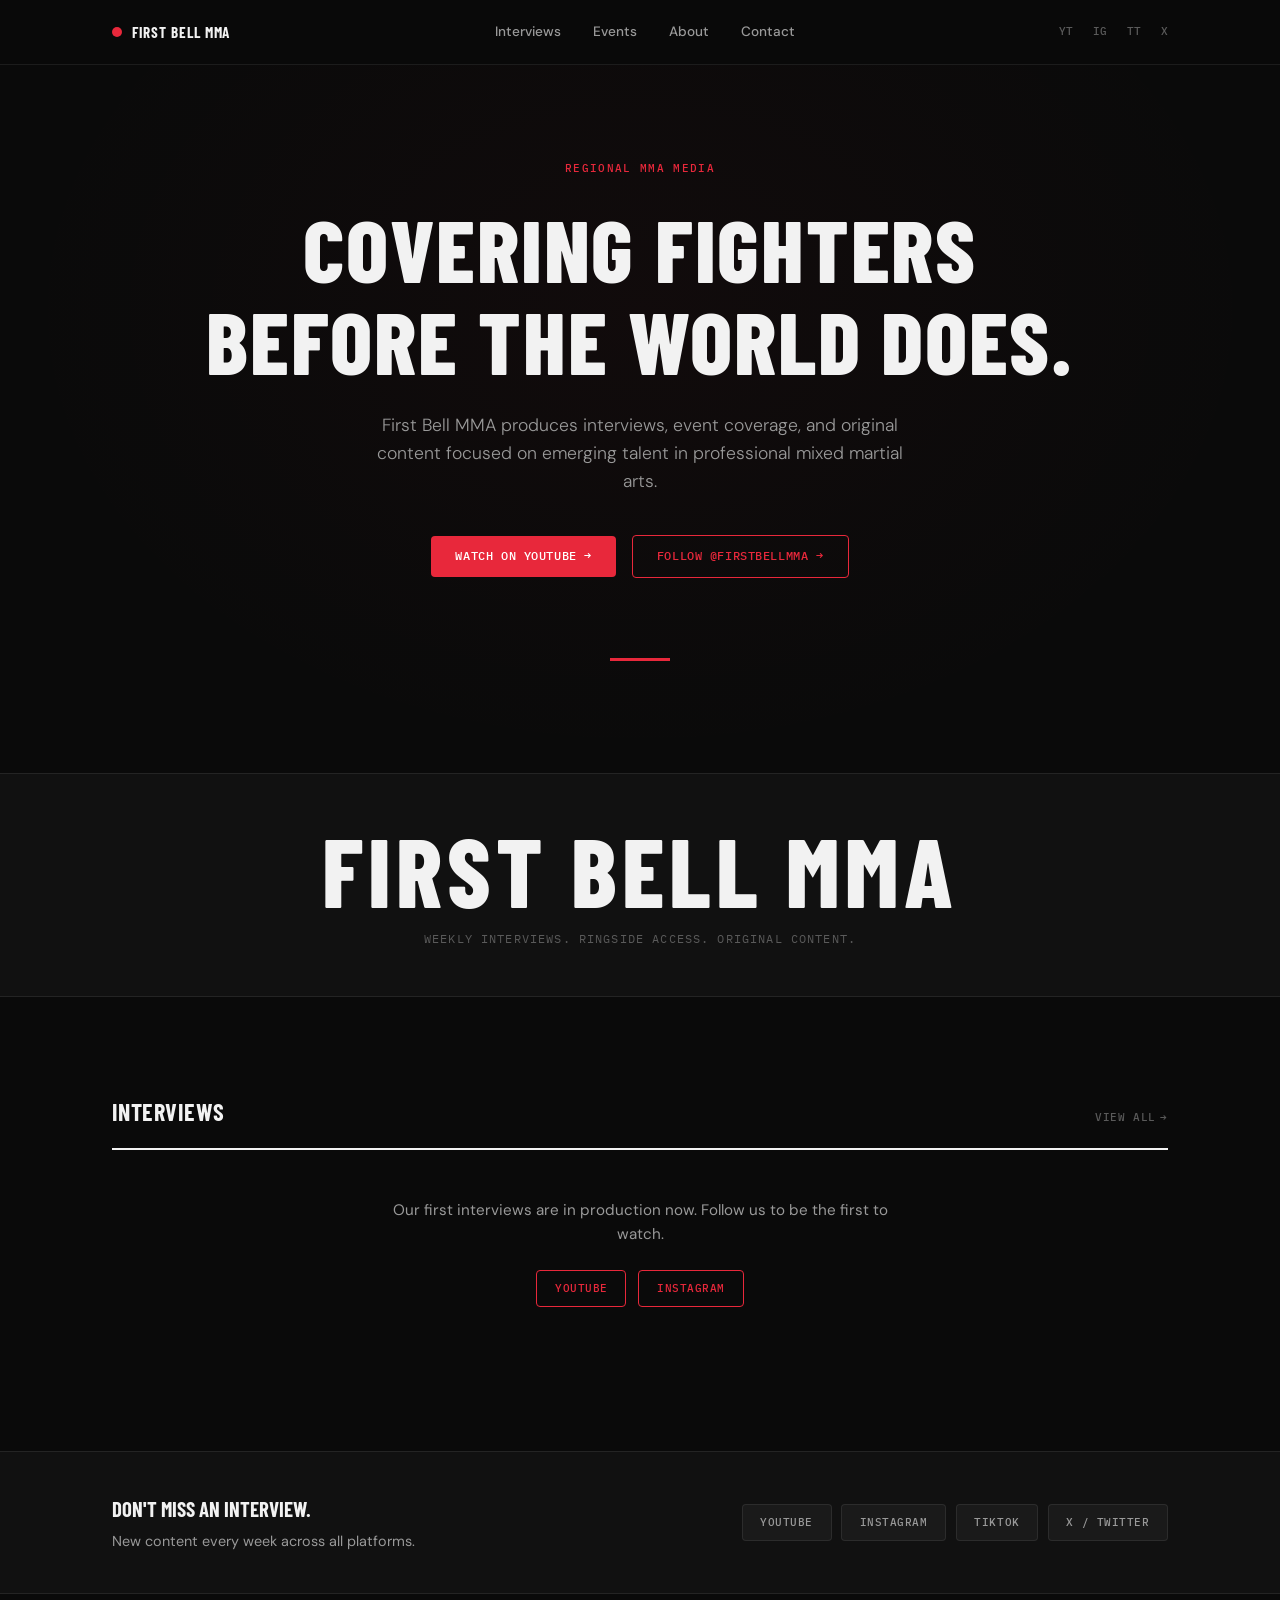
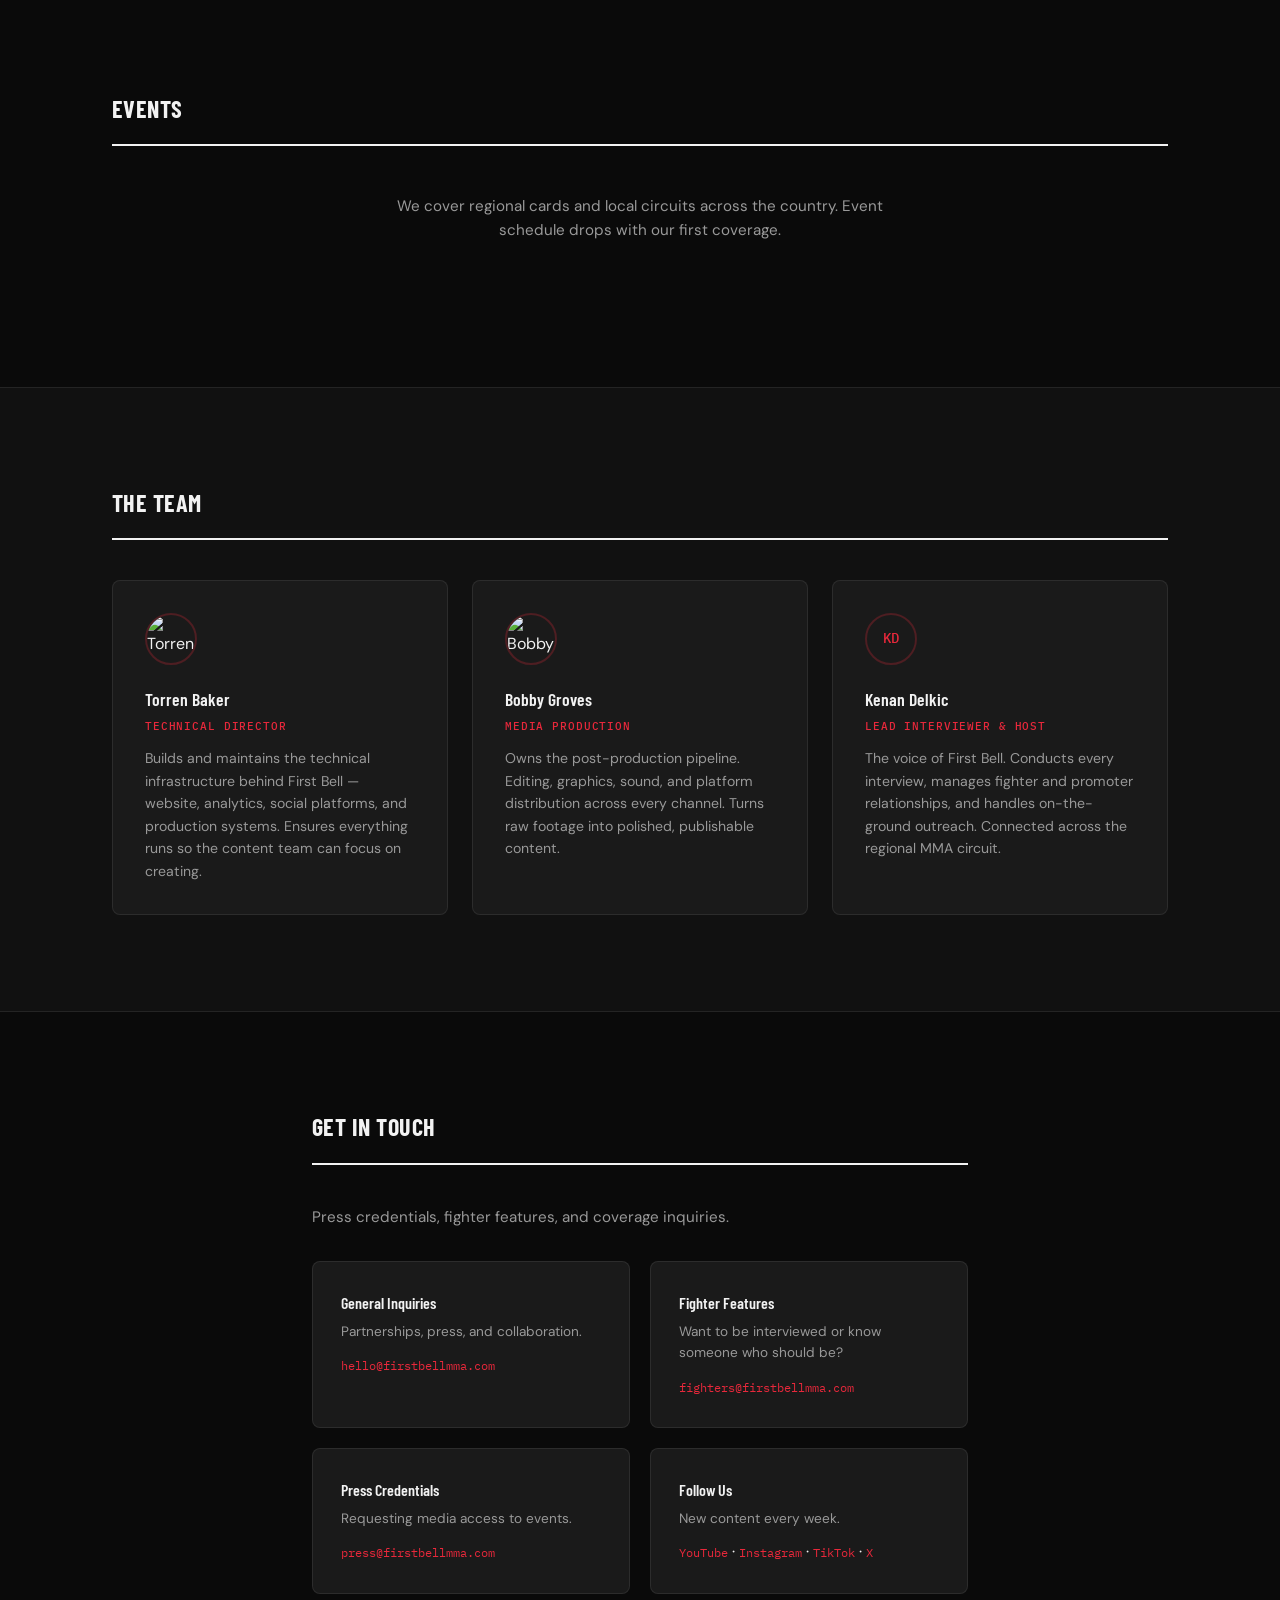
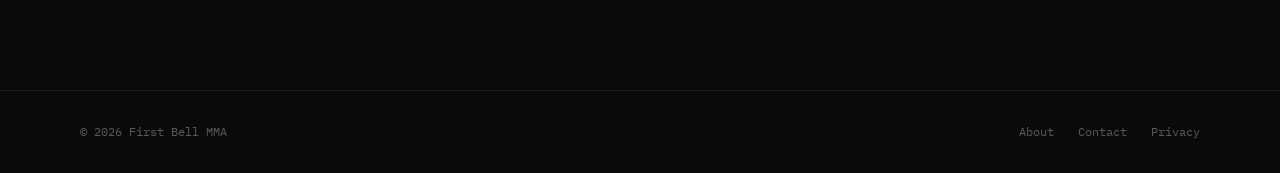
==== commit f10d56d2: "add team headshots" ====
--- a/index.html
+++ b/index.html
@@ -147,13 +147,13 @@
       </div>
       <div class="team-grid">
         <div class="team-card reveal">
-          <div class="team-initials">TB</div>
+          <img src="assets/torren.jpeg" alt="Torren Baker" class="team-avatar">
           <h3>Torren Baker</h3>
           <div class="team-role">Technical Director</div>
           <p class="team-bio">Builds and maintains the technical infrastructure behind First Bell — website, analytics, social platforms, and production systems. Ensures everything runs so the content team can focus on creating.</p>
         </div>
         <div class="team-card reveal">
-          <div class="team-initials">BG</div>
+          <img src="assets/bobby.jpeg" alt="Bobby Groves" class="team-avatar">
           <h3>Bobby Groves</h3>
           <div class="team-role">Media Production</div>
           <p class="team-bio">Owns the post-production pipeline. Editing, graphics, sound, and platform distribution across every channel. Turns raw footage into polished, publishable content.</p>
--- a/style.css
+++ b/style.css
@@ -656,11 +656,16 @@
   transform: translateY(-2px);
 }
 
-.team-initials {
+.team-initials,
+.team-avatar {
   width: 52px;
   height: 52px;
   border-radius: 50%;
   border: 2px solid rgba(232, 40, 59, 0.25);
+  margin-bottom: 1.25rem;
+}
+
+.team-initials {
   display: flex;
   align-items: center;
   justify-content: center;
@@ -668,7 +673,10 @@
   font-weight: 500;
   font-size: 0.85rem;
   color: var(--red);
-  margin-bottom: 1.25rem;
+}
+
+.team-avatar {
+  object-fit: cover;
 }
 
 .team-card h3 {
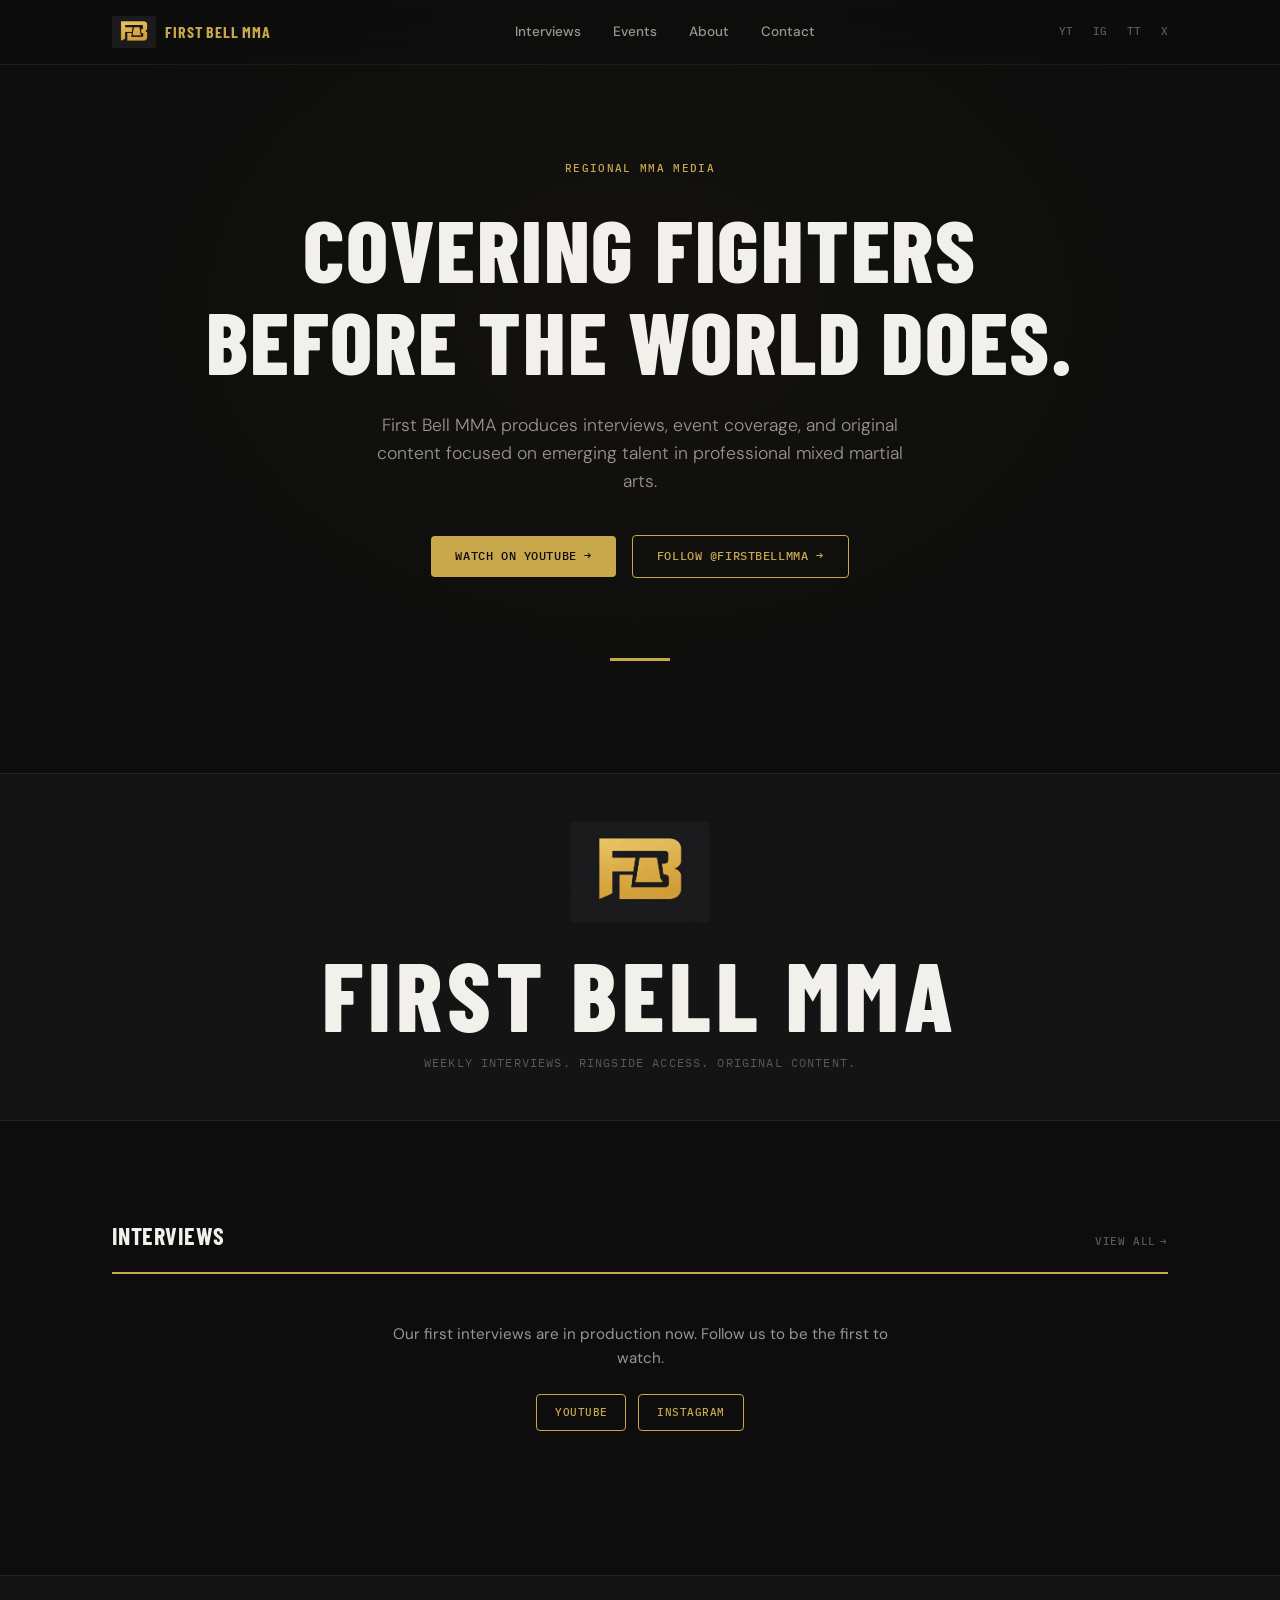
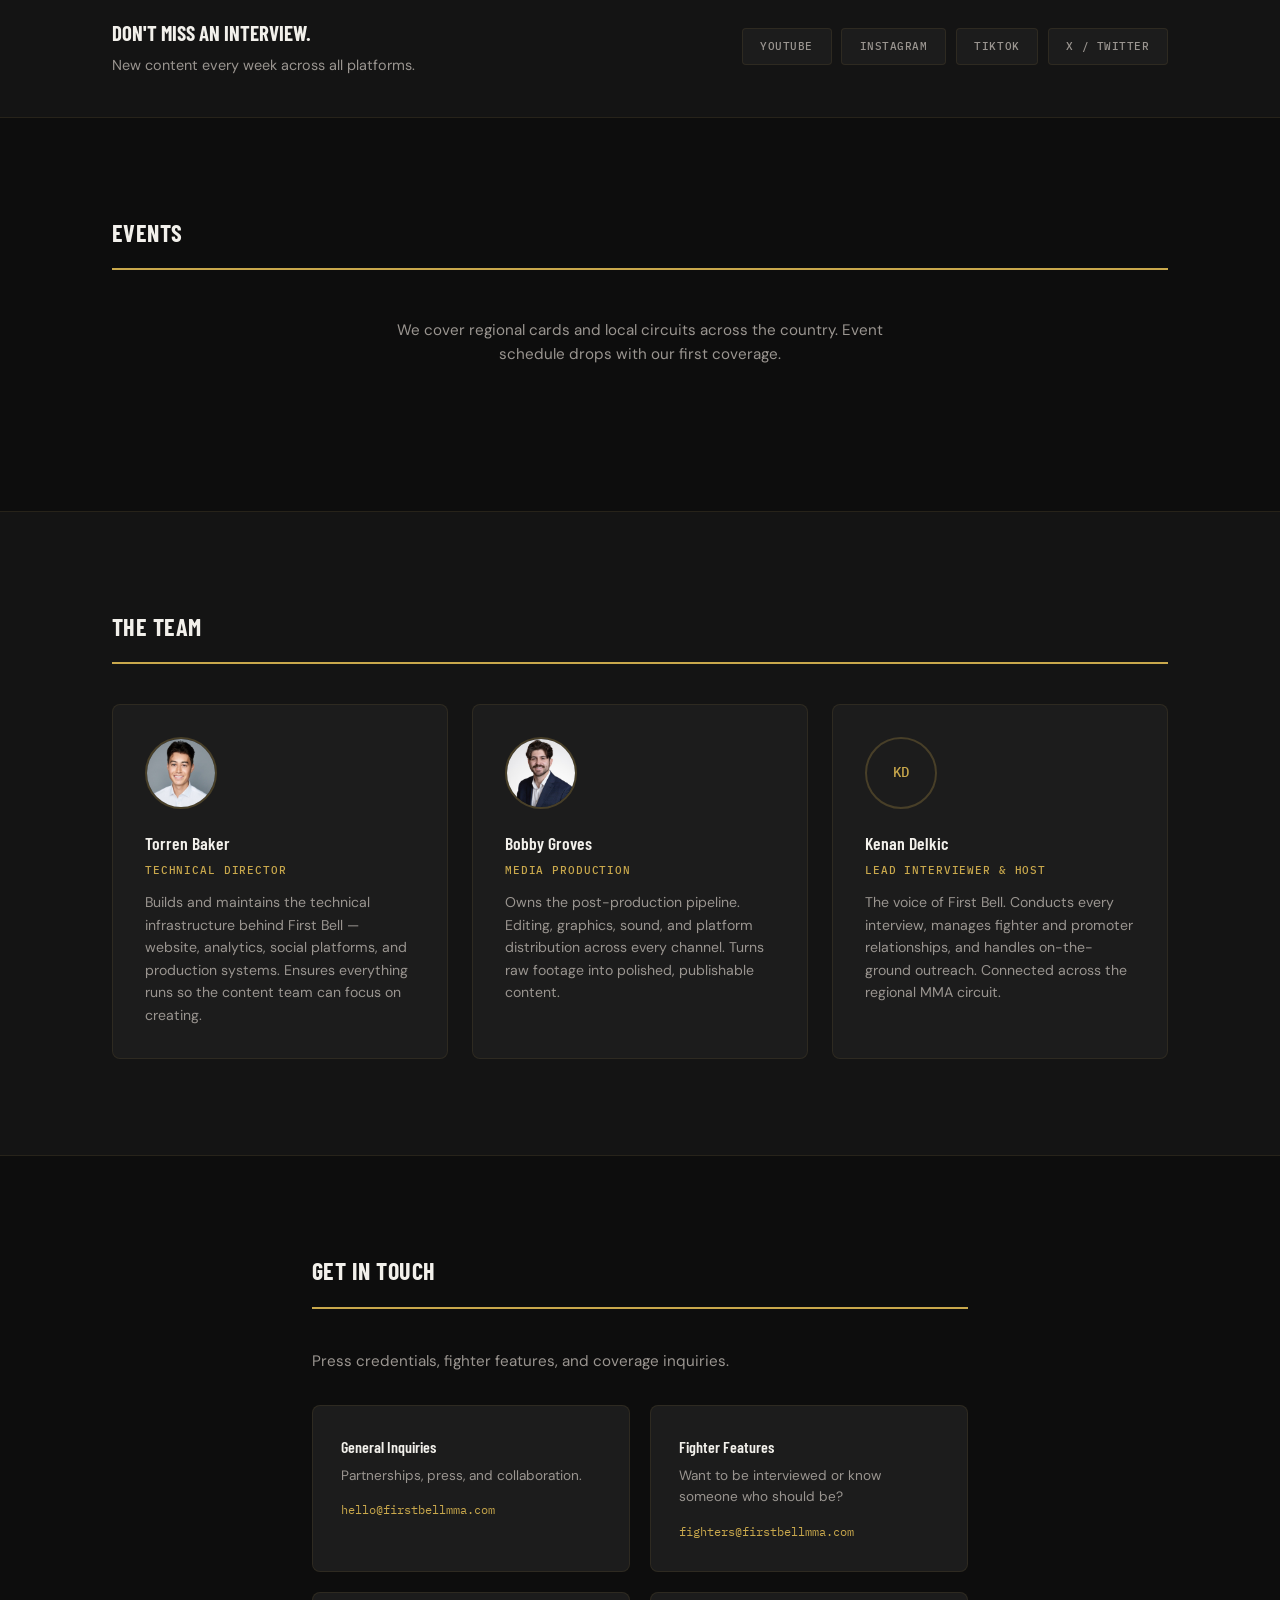
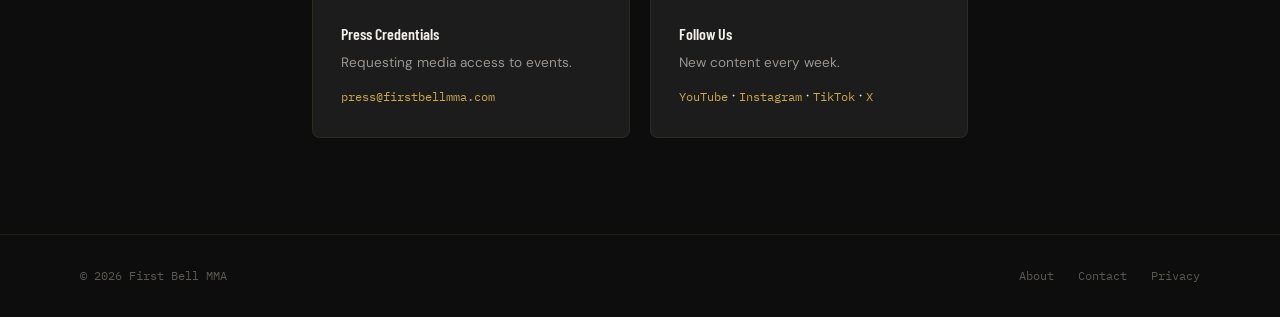
==== commit 0c1acdc4: "complete gold rebrand from logo" ====
--- a/index.html
+++ b/index.html
@@ -8,7 +8,7 @@
   <meta property="og:title" content="First Bell MMA — Regional MMA Media">
   <meta property="og:description" content="Covering fighters before the world does. Interviews, event coverage, and original content from the regional MMA circuit.">
   <meta property="og:type" content="website">
-  <link rel="icon" type="image/svg+xml" href="data:image/svg+xml,%3Csvg xmlns='http://www.w3.org/2000/svg' viewBox='0 0 100 100'%3E%3Ccircle cx='50' cy='50' r='50' fill='%23E8283B'/%3E%3C/svg%3E">
+  <link rel="icon" type="image/png" href="assets/logo.png">
   <link rel="stylesheet" href="style.css">
 </head>
 <body>
@@ -16,9 +16,9 @@
   <!-- NAV -->
   <nav class="nav" id="nav">
     <div class="nav-inner">
-      <a href="index.html" class="nav-brand">
-        <div class="nav-dot"></div>
-        <span>First Bell MMA</span>
+      <a href="index.html" class="nav-logo">
+        <img src="assets/logo.png" alt="First Bell MMA" class="nav-logo-img">
+        <span class="wordmark">First Bell MMA</span>
       </a>
       <div class="nav-links">
         <a href="#interviews">Interviews</a>
@@ -63,6 +63,7 @@
 
   <!-- BRAND STRIP -->
   <section class="brand-strip reveal">
+    <img src="assets/logo.png" alt="First Bell MMA" class="brand-strip-logo">
     <div class="brand-strip-name">First Bell MMA</div>
     <div class="brand-strip-sub">Weekly interviews. Ringside access. Original content.</div>
   </section>
--- a/style.css
+++ b/style.css
@@ -1,21 +1,22 @@
 /* ============================================
-   FIRST BELL MMA — Design System
+   FIRST BELL MMA — Design System (Gold)
    ============================================ */
 
 @import url('https://fonts.googleapis.com/css2?family=Barlow+Condensed:wght@600;700;800&family=DM+Sans:wght@300;400;500&family=IBM+Plex+Mono:wght@400;500&display=swap');
 
 :root {
-  --bg-base: #0A0A0A;
-  --bg-surface: #111111;
-  --bg-elevated: #1A1A1A;
-  --border: rgba(255, 255, 255, 0.08);
-  --border-hover: rgba(255, 255, 255, 0.15);
-  --text-primary: #F2F2F2;
-  --text-secondary: #999999;
-  --text-tertiary: #5A5A5A;
-  --red: #E8283B;
-  --red-dim: rgba(232, 40, 59, 0.1);
-  --red-glow: rgba(232, 40, 59, 0.15);
+  --bg-base: #0D0D0D;
+  --bg-surface: #141414;
+  --bg-elevated: #1C1C1C;
+  --border: rgba(201, 168, 76, 0.1);
+  --border-hover: rgba(201, 168, 76, 0.25);
+  --text-primary: #F2F0EB;
+  --text-secondary: #9A9590;
+  --text-tertiary: #5C5854;
+  --gold: #C9A84C;
+  --gold-light: #D4B96A;
+  --gold-dim: rgba(201, 168, 76, 0.08);
+  --gold-glow: rgba(201, 168, 76, 0.12);
   --font-headline: 'Barlow Condensed', sans-serif;
   --font-body: 'DM Sans', sans-serif;
   --font-mono: 'IBM Plex Mono', monospace;
@@ -87,7 +88,7 @@
   left: 0;
   right: 0;
   z-index: 1000;
-  background: rgba(10, 10, 10, 0.85);
+  background: rgba(13, 13, 13, 0.85);
   backdrop-filter: blur(16px);
   -webkit-backdrop-filter: blur(16px);
   border-bottom: 1px solid var(--border);
@@ -95,7 +96,7 @@
 }
 
 .nav.scrolled {
-  background: rgba(10, 10, 10, 0.95);
+  background: rgba(13, 13, 13, 0.95);
 }
 
 .nav-inner {
@@ -108,27 +109,29 @@
   justify-content: space-between;
 }
 
-.nav-brand {
+.nav-logo {
   display: flex;
   align-items: center;
   gap: 0.6rem;
 }
 
-.nav-dot {
-  width: 10px;
-  height: 10px;
-  border-radius: 50%;
-  background: var(--red);
-  flex-shrink: 0;
-}
-
-.nav-brand span {
+.nav-logo-img {
+  height: 32px;
+  width: auto;
+}
+
+.nav-logo .wordmark {
   font-family: var(--font-headline);
   font-weight: 700;
-  font-size: 0.95rem;
-  text-transform: uppercase;
-  letter-spacing: 0.06em;
-  color: var(--text-primary);
+  font-size: 1rem;
+  text-transform: uppercase;
+  letter-spacing: 0.05em;
+  color: var(--gold);
+  transition: color 0.2s ease;
+}
+
+.nav-logo:hover .wordmark {
+  color: var(--gold-light);
 }
 
 .nav-links {
@@ -165,7 +168,7 @@
 }
 
 .nav-socials a:hover {
-  color: var(--red);
+  color: var(--gold);
 }
 
 /* Hamburger */
@@ -193,7 +196,7 @@
   display: none;
   position: fixed;
   inset: 0;
-  background: rgba(10, 10, 10, 0.97);
+  background: rgba(13, 13, 13, 0.97);
   z-index: 999;
   flex-direction: column;
   align-items: center;
@@ -215,7 +218,7 @@
 }
 
 .nav-overlay a:hover {
-  color: var(--red);
+  color: var(--gold);
 }
 
 .nav-overlay-close {
@@ -238,7 +241,7 @@
   padding: 10rem 2rem 7rem;
   text-align: center;
   position: relative;
-  background: radial-gradient(ellipse at 50% 40%, rgba(232, 40, 59, 0.03) 0%, transparent 70%);
+  background: radial-gradient(ellipse at 50% 40%, rgba(201, 168, 76, 0.03) 0%, transparent 70%);
 }
 
 .hero-label {
@@ -247,7 +250,7 @@
   font-size: 0.7rem;
   text-transform: uppercase;
   letter-spacing: 0.12em;
-  color: var(--red);
+  color: var(--gold);
   margin-bottom: 1.5rem;
 }
 
@@ -284,7 +287,7 @@
 .hero-divider {
   width: 60px;
   height: 3px;
-  background: var(--red);
+  background: var(--gold);
   margin: 5rem auto 0;
 }
 
@@ -307,23 +310,23 @@
 }
 
 .btn--primary {
-  background: var(--red);
-  color: #fff;
+  background: var(--gold);
+  color: var(--bg-base);
 }
 
 .btn--primary:hover {
-  background: #d02233;
+  background: var(--gold-light);
 }
 
 .btn--outline {
   background: transparent;
-  border: 1px solid var(--red);
-  color: var(--red);
+  border: 1px solid var(--gold);
+  color: var(--gold);
 }
 
 .btn--outline:hover {
-  background: var(--red);
-  color: #fff;
+  background: var(--gold);
+  color: var(--bg-base);
 }
 
 .btn--small {
@@ -338,8 +341,8 @@
 }
 
 .btn--surface:hover {
-  border-color: var(--red);
-  color: var(--red);
+  border-color: var(--gold);
+  color: var(--gold);
 }
 
 /* ============================================
@@ -354,6 +357,13 @@
   border-bottom: 1px solid var(--border);
 }
 
+.brand-strip-logo {
+  height: 100px;
+  width: auto;
+  margin: 0 auto 1.5rem;
+  display: block;
+}
+
 .brand-strip-name {
   font-family: var(--font-headline);
   font-weight: 800;
@@ -393,7 +403,7 @@
   align-items: baseline;
   justify-content: space-between;
   padding-bottom: 1rem;
-  border-bottom: 2px solid var(--text-primary);
+  border-bottom: 2px solid var(--gold);
   margin-bottom: 2.5rem;
 }
 
@@ -420,7 +430,7 @@
 }
 
 .section-link:hover {
-  color: var(--red);
+  color: var(--gold);
 }
 
 .section-link .arrow {
@@ -508,7 +518,7 @@
   font-size: 0.62rem;
   text-transform: uppercase;
   letter-spacing: 0.08em;
-  color: var(--red);
+  color: var(--gold);
   margin-bottom: 0.5rem;
 }
 
@@ -627,8 +637,8 @@
   font-size: 0.62rem;
   text-transform: uppercase;
   letter-spacing: 0.06em;
-  background: var(--red-dim);
-  color: var(--red);
+  background: var(--gold-dim);
+  color: var(--gold);
   padding: 0.3rem 0.7rem;
   border-radius: 20px;
 }
@@ -658,10 +668,10 @@
 
 .team-initials,
 .team-avatar {
-  width: 52px;
-  height: 52px;
+  width: 72px;
+  height: 72px;
   border-radius: 50%;
-  border: 2px solid rgba(232, 40, 59, 0.25);
+  border: 2px solid rgba(201, 168, 76, 0.25);
   margin-bottom: 1.25rem;
 }
 
@@ -672,7 +682,7 @@
   font-family: var(--font-mono);
   font-weight: 500;
   font-size: 0.85rem;
-  color: var(--red);
+  color: var(--gold);
 }
 
 .team-avatar {
@@ -693,7 +703,7 @@
   font-size: 0.68rem;
   text-transform: uppercase;
   letter-spacing: 0.08em;
-  color: var(--red);
+  color: var(--gold);
   margin-bottom: 0.75rem;
 }
 
@@ -752,12 +762,12 @@
 .contact-card a {
   font-family: var(--font-mono);
   font-size: 0.78rem;
-  color: var(--red);
-  transition: opacity 0.2s ease;
+  color: var(--gold);
+  transition: color 0.2s ease;
 }
 
 .contact-card a:hover {
-  opacity: 0.8;
+  color: var(--gold-light);
 }
 
 /* ============================================
@@ -798,7 +808,7 @@
 }
 
 .footer-links a:hover {
-  color: var(--red);
+  color: var(--gold);
 }
 
 /* ============================================
@@ -826,7 +836,7 @@
   align-items: baseline;
   justify-content: space-between;
   padding-bottom: 1rem;
-  border-bottom: 2px solid var(--text-primary);
+  border-bottom: 2px solid var(--gold);
   margin-bottom: 2.5rem;
 }
 
@@ -850,7 +860,7 @@
   font-weight: 600;
   font-size: 1.15rem;
   text-transform: uppercase;
-  color: var(--text-primary);
+  color: var(--gold);
   margin-bottom: 0.75rem;
 }
 
@@ -953,4 +963,8 @@
   .brand-strip-name {
     font-size: clamp(2rem, 10vw, 4rem);
   }
-}
+
+  .nav-logo-img {
+    height: 26px;
+  }
+}
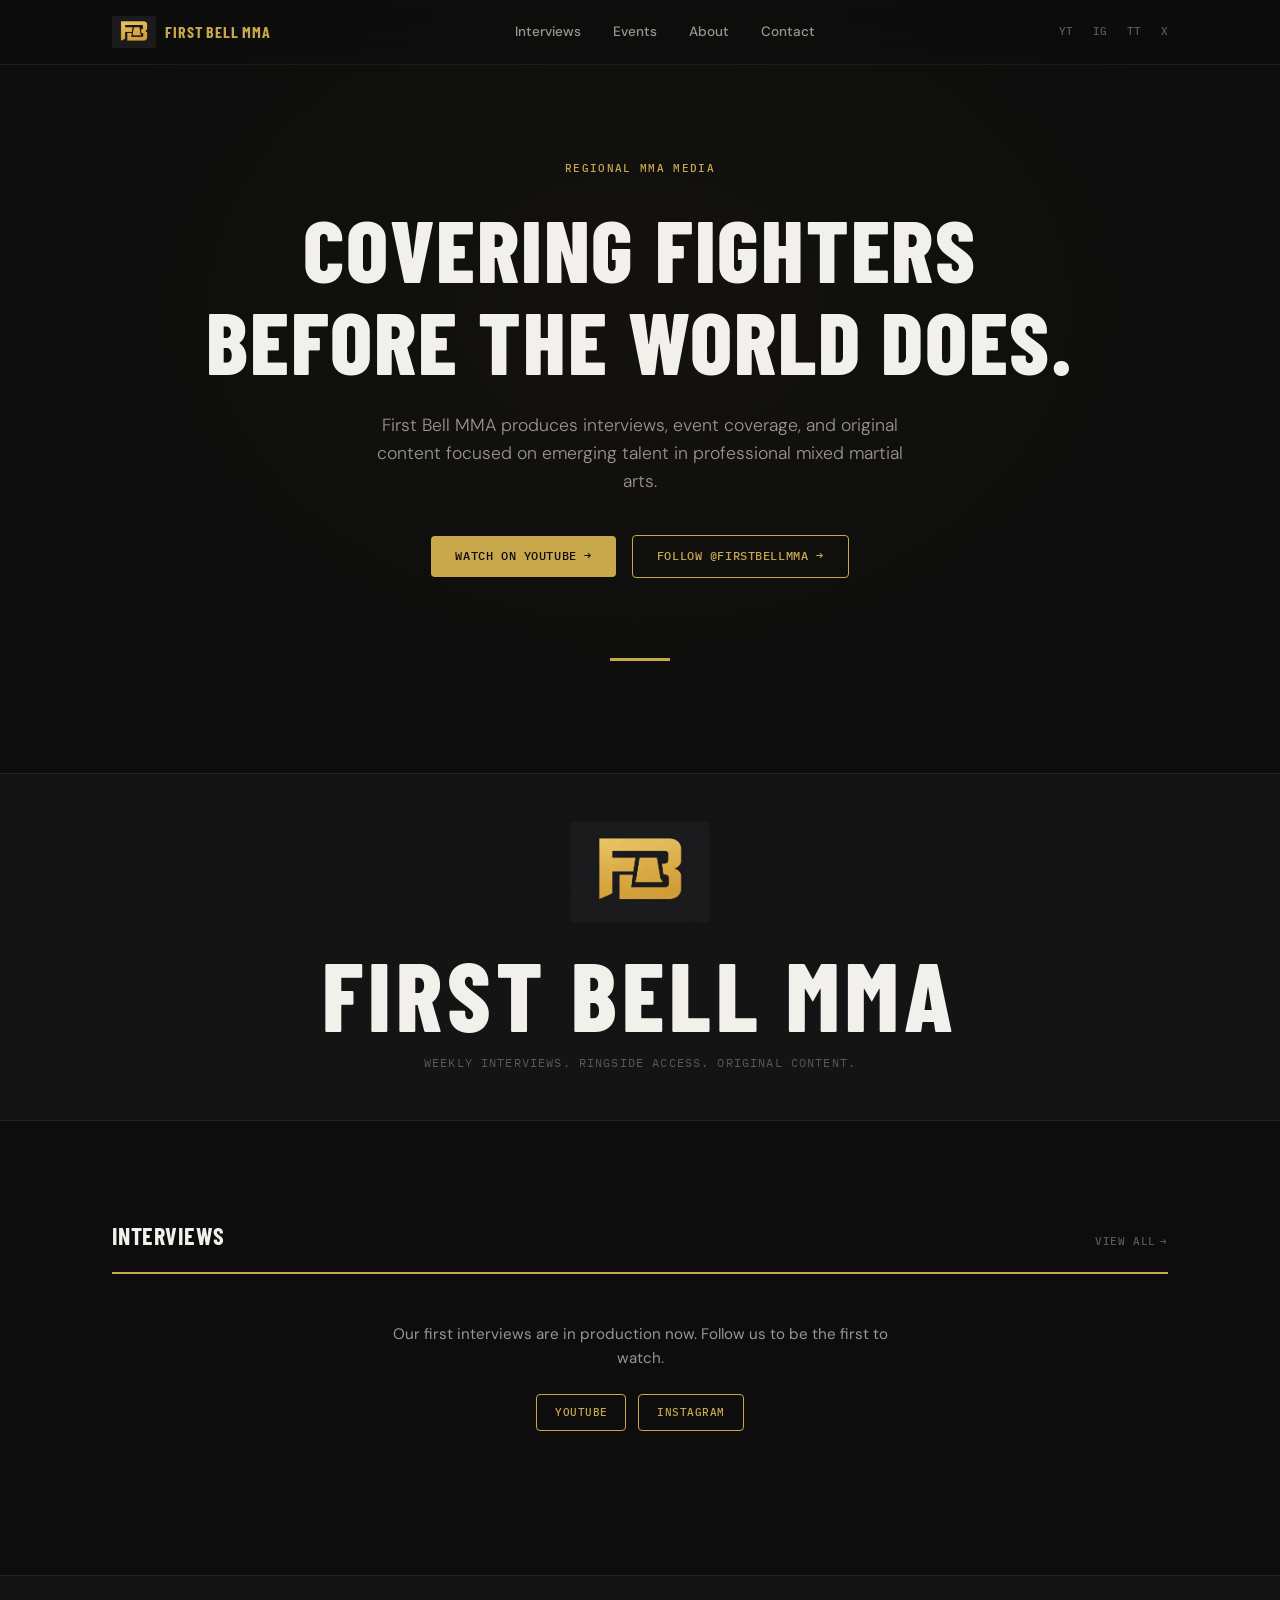
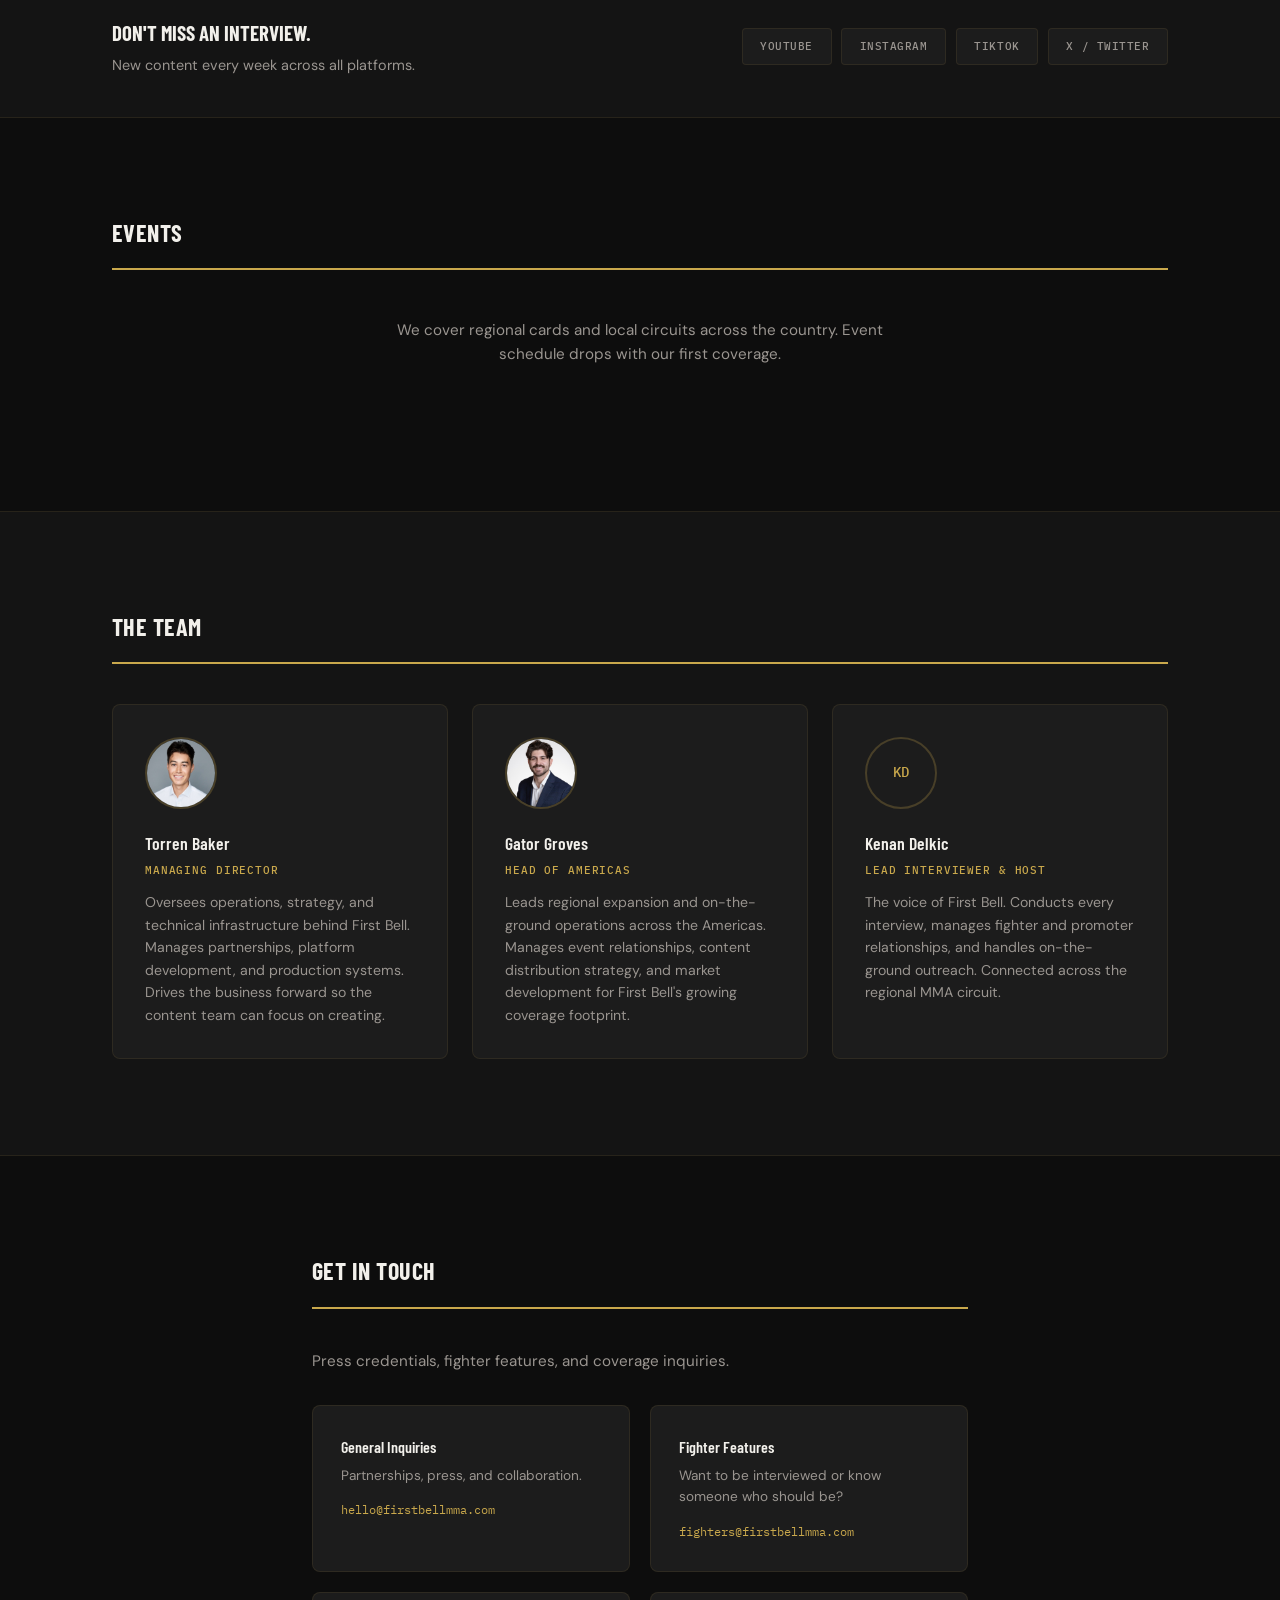
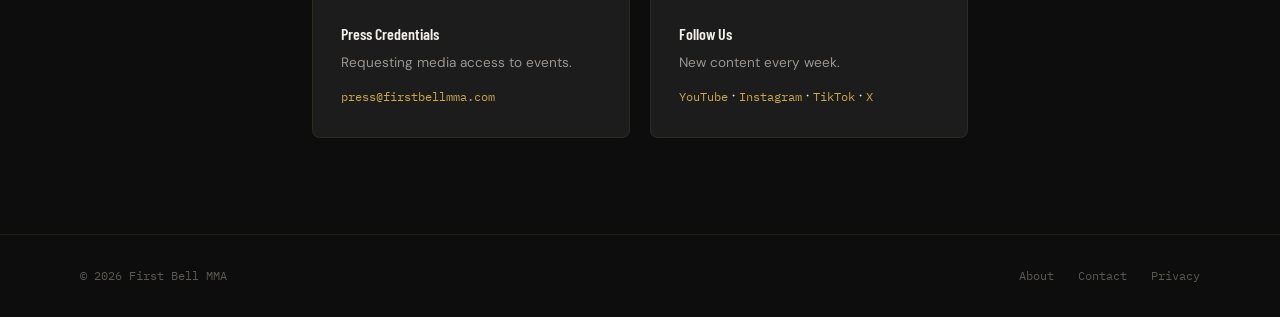
==== commit f6ea6bf9: "update team titles and bios" ====
--- a/index.html
+++ b/index.html
@@ -3,13 +3,48 @@
 <head>
   <meta charset="UTF-8">
   <meta name="viewport" content="width=device-width, initial-scale=1.0">
-  <title>First Bell MMA — Regional MMA Media</title>
-  <meta name="description" content="First Bell MMA produces interviews, event coverage, and original content focused on emerging talent in professional mixed martial arts.">
-  <meta property="og:title" content="First Bell MMA — Regional MMA Media">
-  <meta property="og:description" content="Covering fighters before the world does. Interviews, event coverage, and original content from the regional MMA circuit.">
+  <title>First Bell MMA — Regional MMA Coverage, Interviews & Events</title>
+  <meta name="description" content="First Bell MMA covers professional mixed martial arts at the regional level. Weekly interviews, ringside event coverage, and original content on emerging MMA talent.">
+  <meta name="keywords" content="MMA, mixed martial arts, regional MMA, MMA interviews, fight coverage, UFC prospects, regional fighters, MMA media">
+  <link rel="canonical" href="https://firstbellmma.com/">
+  <meta property="og:title" content="First Bell MMA — Regional MMA Coverage">
+  <meta property="og:description" content="Covering fighters before the world does. Weekly interviews, event coverage, and original content on emerging MMA talent.">
   <meta property="og:type" content="website">
+  <meta property="og:url" content="https://firstbellmma.com/">
+  <meta property="og:site_name" content="First Bell MMA">
+  <meta property="og:locale" content="en_US">
+  <meta name="twitter:card" content="summary_large_image">
+  <meta name="twitter:title" content="First Bell MMA — Regional MMA Coverage">
+  <meta name="twitter:description" content="Covering fighters before the world does. Weekly interviews, event coverage, and original content.">
+  <meta name="robots" content="index, follow">
+  <meta name="theme-color" content="#C9A84C">
   <link rel="icon" type="image/png" href="assets/logo.png">
   <link rel="stylesheet" href="style.css">
+  <script type="application/ld+json">
+  {
+    "@context": "https://schema.org",
+    "@type": "Organization",
+    "name": "First Bell MMA",
+    "url": "https://firstbellmma.com",
+    "logo": "https://firstbellmma.com/assets/logo.png",
+    "description": "Regional MMA media company covering professional mixed martial arts, interviews, and event coverage.",
+    "foundingDate": "2026",
+    "sameAs": []
+  }
+  </script>
+  <script type="application/ld+json">
+  {
+    "@context": "https://schema.org",
+    "@type": "WebSite",
+    "name": "First Bell MMA",
+    "url": "https://firstbellmma.com",
+    "potentialAction": {
+      "@type": "SearchAction",
+      "target": "https://firstbellmma.com/?s={search_term_string}",
+      "query-input": "required name=search_term_string"
+    }
+  }
+  </script>
 </head>
 <body>
 
@@ -49,160 +84,164 @@
     <a href="contact.html">Contact</a>
   </div>
 
-  <!-- HERO -->
-  <section class="hero">
-    <div class="hero-label reveal">Regional MMA Media</div>
-    <h1 class="hero-headline reveal">Covering Fighters Before the World Does.</h1>
-    <p class="hero-sub reveal">First Bell MMA produces interviews, event coverage, and original content focused on emerging talent in professional mixed martial arts.</p>
-    <div class="hero-ctas reveal">
-      <a href="https://youtube.com/@firstbellmma" target="_blank" rel="noopener" class="btn btn--primary">Watch on YouTube &rarr;</a>
-      <a href="https://instagram.com/firstbellmma" target="_blank" rel="noopener" class="btn btn--outline">Follow @firstbellmma &rarr;</a>
-    </div>
-    <div class="hero-divider"></div>
-  </section>
-
-  <!-- BRAND STRIP -->
-  <section class="brand-strip reveal">
-    <img src="assets/logo.png" alt="First Bell MMA" class="brand-strip-logo">
-    <div class="brand-strip-name">First Bell MMA</div>
-    <div class="brand-strip-sub">Weekly interviews. Ringside access. Original content.</div>
-  </section>
-
-  <!-- INTERVIEWS -->
-  <section class="section" id="interviews">
-    <div class="container">
-      <div class="section-header reveal">
-        <h2 class="section-title">Interviews</h2>
-        <a href="https://youtube.com/@firstbellmma" target="_blank" rel="noopener" class="section-link">View All <span class="arrow">&rarr;</span></a>
-      </div>
-      <div class="empty-state reveal">
-        <p>Our first interviews are in production now. Follow us to be the first to watch.</p>
-        <div class="empty-state-btns">
-          <a href="https://youtube.com/@firstbellmma" target="_blank" rel="noopener" class="btn btn--outline btn--small">YouTube</a>
-          <a href="https://instagram.com/firstbellmma" target="_blank" rel="noopener" class="btn btn--outline btn--small">Instagram</a>
-        </div>
-      </div>
-
-      <!-- CONTENT CARDS — uncomment when content is ready
-      <div class="content-grid">
-        <a href="#" class="content-card">
-          <div class="thumb"><img src="" alt=""></div>
-          <div class="card-body">
-            <div class="card-org">Promotion Name</div>
-            <h3>Fighter Name — Full Interview</h3>
-            <p class="card-desc">Short description of the interview and what was discussed.</p>
-            <div class="card-date">Apr 2026</div>
-          </div>
-        </a>
-      </div>
-      -->
-    </div>
-  </section>
-
-  <!-- FOLLOW STRIP -->
-  <section class="follow-strip reveal">
-    <div class="container">
-      <div class="follow-strip-inner">
-        <div class="follow-strip-text">
-          <h3>Don't miss an interview.</h3>
-          <p>New content every week across all platforms.</p>
-        </div>
-        <div class="follow-strip-btns">
-          <a href="https://youtube.com/@firstbellmma" target="_blank" rel="noopener" class="btn btn--surface btn--small">YouTube</a>
-          <a href="https://instagram.com/firstbellmma" target="_blank" rel="noopener" class="btn btn--surface btn--small">Instagram</a>
-          <a href="https://tiktok.com/@firstbellmma" target="_blank" rel="noopener" class="btn btn--surface btn--small">TikTok</a>
-          <a href="https://x.com/firstbellmma" target="_blank" rel="noopener" class="btn btn--surface btn--small">X / Twitter</a>
-        </div>
-      </div>
-    </div>
-  </section>
-
-  <!-- EVENTS -->
-  <section class="section" id="events">
-    <div class="container">
-      <div class="section-header reveal">
-        <h2 class="section-title">Events</h2>
-      </div>
-      <div class="empty-state reveal">
-        <p>We cover regional cards and local circuits across the country. Event schedule drops with our first coverage.</p>
-      </div>
-
-      <!-- EVENT ROWS — uncomment when events are ready
-      <div class="event-list">
-        <div class="event-row">
-          <div class="event-date">Apr 19, 2026</div>
-          <div class="event-name">Cage Fury FC 130</div>
-          <div class="event-location">Philadelphia, PA</div>
-          <span class="event-badge">Covering</span>
-        </div>
-      </div>
-      -->
-    </div>
-  </section>
-
-  <!-- TEAM -->
-  <section class="section section--surface" id="team">
-    <div class="container">
-      <div class="section-header reveal">
-        <h2 class="section-title">The Team</h2>
-      </div>
-      <div class="team-grid">
-        <div class="team-card reveal">
-          <img src="assets/torren.jpeg" alt="Torren Baker" class="team-avatar">
-          <h3>Torren Baker</h3>
-          <div class="team-role">Technical Director</div>
-          <p class="team-bio">Builds and maintains the technical infrastructure behind First Bell — website, analytics, social platforms, and production systems. Ensures everything runs so the content team can focus on creating.</p>
-        </div>
-        <div class="team-card reveal">
-          <img src="assets/bobby.jpeg" alt="Bobby Groves" class="team-avatar">
-          <h3>Bobby Groves</h3>
-          <div class="team-role">Media Production</div>
-          <p class="team-bio">Owns the post-production pipeline. Editing, graphics, sound, and platform distribution across every channel. Turns raw footage into polished, publishable content.</p>
-        </div>
-        <div class="team-card reveal">
-          <div class="team-initials">KD</div>
-          <h3>Kenan Delkic</h3>
-          <div class="team-role">Lead Interviewer &amp; Host</div>
-          <p class="team-bio">The voice of First Bell. Conducts every interview, manages fighter and promoter relationships, and handles on-the-ground outreach. Connected across the regional MMA circuit.</p>
-        </div>
-      </div>
-    </div>
-  </section>
-
-  <!-- CONTACT -->
-  <section class="section" id="contact">
-    <div class="container--narrow">
-      <div class="section-header reveal">
-        <h2 class="section-title">Get in Touch</h2>
-      </div>
-      <p class="contact-intro reveal">Press credentials, fighter features, and coverage inquiries.</p>
-      <div class="contact-grid">
-        <div class="contact-card reveal">
-          <h3>General Inquiries</h3>
-          <p>Partnerships, press, and collaboration.</p>
-          <a href="mailto:hello@firstbellmma.com">hello@firstbellmma.com</a>
-        </div>
-        <div class="contact-card reveal">
-          <h3>Fighter Features</h3>
-          <p>Want to be interviewed or know someone who should be?</p>
-          <a href="mailto:fighters@firstbellmma.com">fighters@firstbellmma.com</a>
-        </div>
-        <div class="contact-card reveal">
-          <h3>Press Credentials</h3>
-          <p>Requesting media access to events.</p>
-          <a href="mailto:press@firstbellmma.com">press@firstbellmma.com</a>
-        </div>
-        <div class="contact-card reveal">
-          <h3>Follow Us</h3>
-          <p>New content every week.</p>
-          <a href="https://youtube.com/@firstbellmma" target="_blank" rel="noopener">YouTube</a> &middot;
-          <a href="https://instagram.com/firstbellmma" target="_blank" rel="noopener">Instagram</a> &middot;
-          <a href="https://tiktok.com/@firstbellmma" target="_blank" rel="noopener">TikTok</a> &middot;
-          <a href="https://x.com/firstbellmma" target="_blank" rel="noopener">X</a>
-        </div>
-      </div>
-    </div>
-  </section>
+  <main>
+
+    <!-- HERO -->
+    <section class="hero">
+      <div class="hero-label reveal">Regional MMA Media</div>
+      <h1 class="hero-headline reveal">Covering Fighters Before the World Does.</h1>
+      <p class="hero-sub reveal">First Bell MMA produces interviews, event coverage, and original content focused on emerging talent in professional mixed martial arts.</p>
+      <div class="hero-ctas reveal">
+        <a href="https://youtube.com/@firstbellmma" target="_blank" rel="noopener" class="btn btn--primary">Watch on YouTube &rarr;</a>
+        <a href="https://instagram.com/firstbellmma" target="_blank" rel="noopener" class="btn btn--outline">Follow @firstbellmma &rarr;</a>
+      </div>
+      <div class="hero-divider"></div>
+    </section>
+
+    <!-- BRAND STRIP -->
+    <section class="brand-strip reveal">
+      <img src="assets/logo.png" alt="First Bell MMA logo" class="brand-strip-logo" loading="lazy">
+      <div class="brand-strip-name">First Bell MMA</div>
+      <div class="brand-strip-sub">Weekly interviews. Ringside access. Original content.</div>
+    </section>
+
+    <!-- INTERVIEWS -->
+    <section class="section" id="interviews">
+      <div class="container">
+        <div class="section-header reveal">
+          <h2 class="section-title">Interviews</h2>
+          <a href="https://youtube.com/@firstbellmma" target="_blank" rel="noopener" class="section-link">View All <span class="arrow">&rarr;</span></a>
+        </div>
+        <div class="empty-state reveal">
+          <p>Our first interviews are in production now. Follow us to be the first to watch.</p>
+          <div class="empty-state-btns">
+            <a href="https://youtube.com/@firstbellmma" target="_blank" rel="noopener" class="btn btn--outline btn--small">YouTube</a>
+            <a href="https://instagram.com/firstbellmma" target="_blank" rel="noopener" class="btn btn--outline btn--small">Instagram</a>
+          </div>
+        </div>
+
+        <!-- CONTENT CARDS — uncomment when content is ready
+        <div class="content-grid">
+          <a href="#" class="content-card">
+            <div class="thumb"><img src="" alt="Interview thumbnail" loading="lazy"></div>
+            <div class="card-body">
+              <div class="card-org">Promotion Name</div>
+              <h3>Fighter Name — Full Interview</h3>
+              <p class="card-desc">Short description of the interview and what was discussed.</p>
+              <div class="card-date">Apr 2026</div>
+            </div>
+          </a>
+        </div>
+        -->
+      </div>
+    </section>
+
+    <!-- FOLLOW STRIP -->
+    <section class="follow-strip reveal">
+      <div class="container">
+        <div class="follow-strip-inner">
+          <div class="follow-strip-text">
+            <h2>Don't miss an interview.</h2>
+            <p>New content every week across all platforms.</p>
+          </div>
+          <div class="follow-strip-btns">
+            <a href="https://youtube.com/@firstbellmma" target="_blank" rel="noopener" class="btn btn--surface btn--small">YouTube</a>
+            <a href="https://instagram.com/firstbellmma" target="_blank" rel="noopener" class="btn btn--surface btn--small">Instagram</a>
+            <a href="https://tiktok.com/@firstbellmma" target="_blank" rel="noopener" class="btn btn--surface btn--small">TikTok</a>
+            <a href="https://x.com/firstbellmma" target="_blank" rel="noopener" class="btn btn--surface btn--small">X / Twitter</a>
+          </div>
+        </div>
+      </div>
+    </section>
+
+    <!-- EVENTS -->
+    <section class="section" id="events">
+      <div class="container">
+        <div class="section-header reveal">
+          <h2 class="section-title">Events</h2>
+        </div>
+        <div class="empty-state reveal">
+          <p>We cover regional cards and local circuits across the country. Event schedule drops with our first coverage.</p>
+        </div>
+
+        <!-- EVENT ROWS — uncomment when events are ready
+        <div class="event-list">
+          <div class="event-row">
+            <div class="event-date">Apr 19, 2026</div>
+            <div class="event-name">Cage Fury FC 130</div>
+            <div class="event-location">Philadelphia, PA</div>
+            <span class="event-badge">Covering</span>
+          </div>
+        </div>
+        -->
+      </div>
+    </section>
+
+    <!-- TEAM -->
+    <section class="section section--surface" id="team">
+      <div class="container">
+        <div class="section-header reveal">
+          <h2 class="section-title">The Team</h2>
+        </div>
+        <div class="team-grid">
+          <div class="team-card reveal">
+            <img src="assets/torren.jpeg" alt="Torren Baker, Managing Director" class="team-avatar" loading="lazy">
+            <h3>Torren Baker</h3>
+            <div class="team-role">Managing Director</div>
+            <p class="team-bio">Oversees operations, strategy, and technical infrastructure behind First Bell. Manages partnerships, platform development, and production systems. Drives the business forward so the content team can focus on creating.</p>
+          </div>
+          <div class="team-card reveal">
+            <img src="assets/bobby.jpeg" alt="Gator Groves" class="team-avatar" loading="lazy">
+            <h3>Gator Groves</h3>
+            <div class="team-role">Head of Americas</div>
+            <p class="team-bio">Leads regional expansion and on-the-ground operations across the Americas. Manages event relationships, content distribution strategy, and market development for First Bell's growing coverage footprint.</p>
+          </div>
+          <div class="team-card reveal">
+            <div class="team-initials">KD</div>
+            <h3>Kenan Delkic</h3>
+            <div class="team-role">Lead Interviewer &amp; Host</div>
+            <p class="team-bio">The voice of First Bell. Conducts every interview, manages fighter and promoter relationships, and handles on-the-ground outreach. Connected across the regional MMA circuit.</p>
+          </div>
+        </div>
+      </div>
+    </section>
+
+    <!-- CONTACT -->
+    <section class="section" id="contact">
+      <div class="container--narrow">
+        <div class="section-header reveal">
+          <h2 class="section-title">Get in Touch</h2>
+        </div>
+        <p class="contact-intro reveal">Press credentials, fighter features, and coverage inquiries.</p>
+        <div class="contact-grid">
+          <div class="contact-card reveal">
+            <h3>General Inquiries</h3>
+            <p>Partnerships, press, and collaboration.</p>
+            <a href="mailto:hello@firstbellmma.com">hello@firstbellmma.com</a>
+          </div>
+          <div class="contact-card reveal">
+            <h3>Fighter Features</h3>
+            <p>Want to be interviewed or know someone who should be?</p>
+            <a href="mailto:fighters@firstbellmma.com">fighters@firstbellmma.com</a>
+          </div>
+          <div class="contact-card reveal">
+            <h3>Press Credentials</h3>
+            <p>Requesting media access to events.</p>
+            <a href="mailto:press@firstbellmma.com">press@firstbellmma.com</a>
+          </div>
+          <div class="contact-card reveal">
+            <h3>Follow Us</h3>
+            <p>New content every week.</p>
+            <a href="https://youtube.com/@firstbellmma" target="_blank" rel="noopener">YouTube</a> &middot;
+            <a href="https://instagram.com/firstbellmma" target="_blank" rel="noopener">Instagram</a> &middot;
+            <a href="https://tiktok.com/@firstbellmma" target="_blank" rel="noopener">TikTok</a> &middot;
+            <a href="https://x.com/firstbellmma" target="_blank" rel="noopener">X</a>
+          </div>
+        </div>
+      </div>
+    </section>
+
+  </main>
 
   <!-- FOOTER -->
   <footer class="footer">
--- a/style.css
+++ b/style.css
@@ -566,6 +566,7 @@
   gap: 1.5rem;
 }
 
+.follow-strip-text h2,
 .follow-strip-text h3 {
   font-family: var(--font-headline);
   font-weight: 700;
@@ -744,6 +745,7 @@
   transform: translateY(-2px);
 }
 
+.contact-card h2,
 .contact-card h3 {
   font-family: var(--font-headline);
   font-weight: 600;
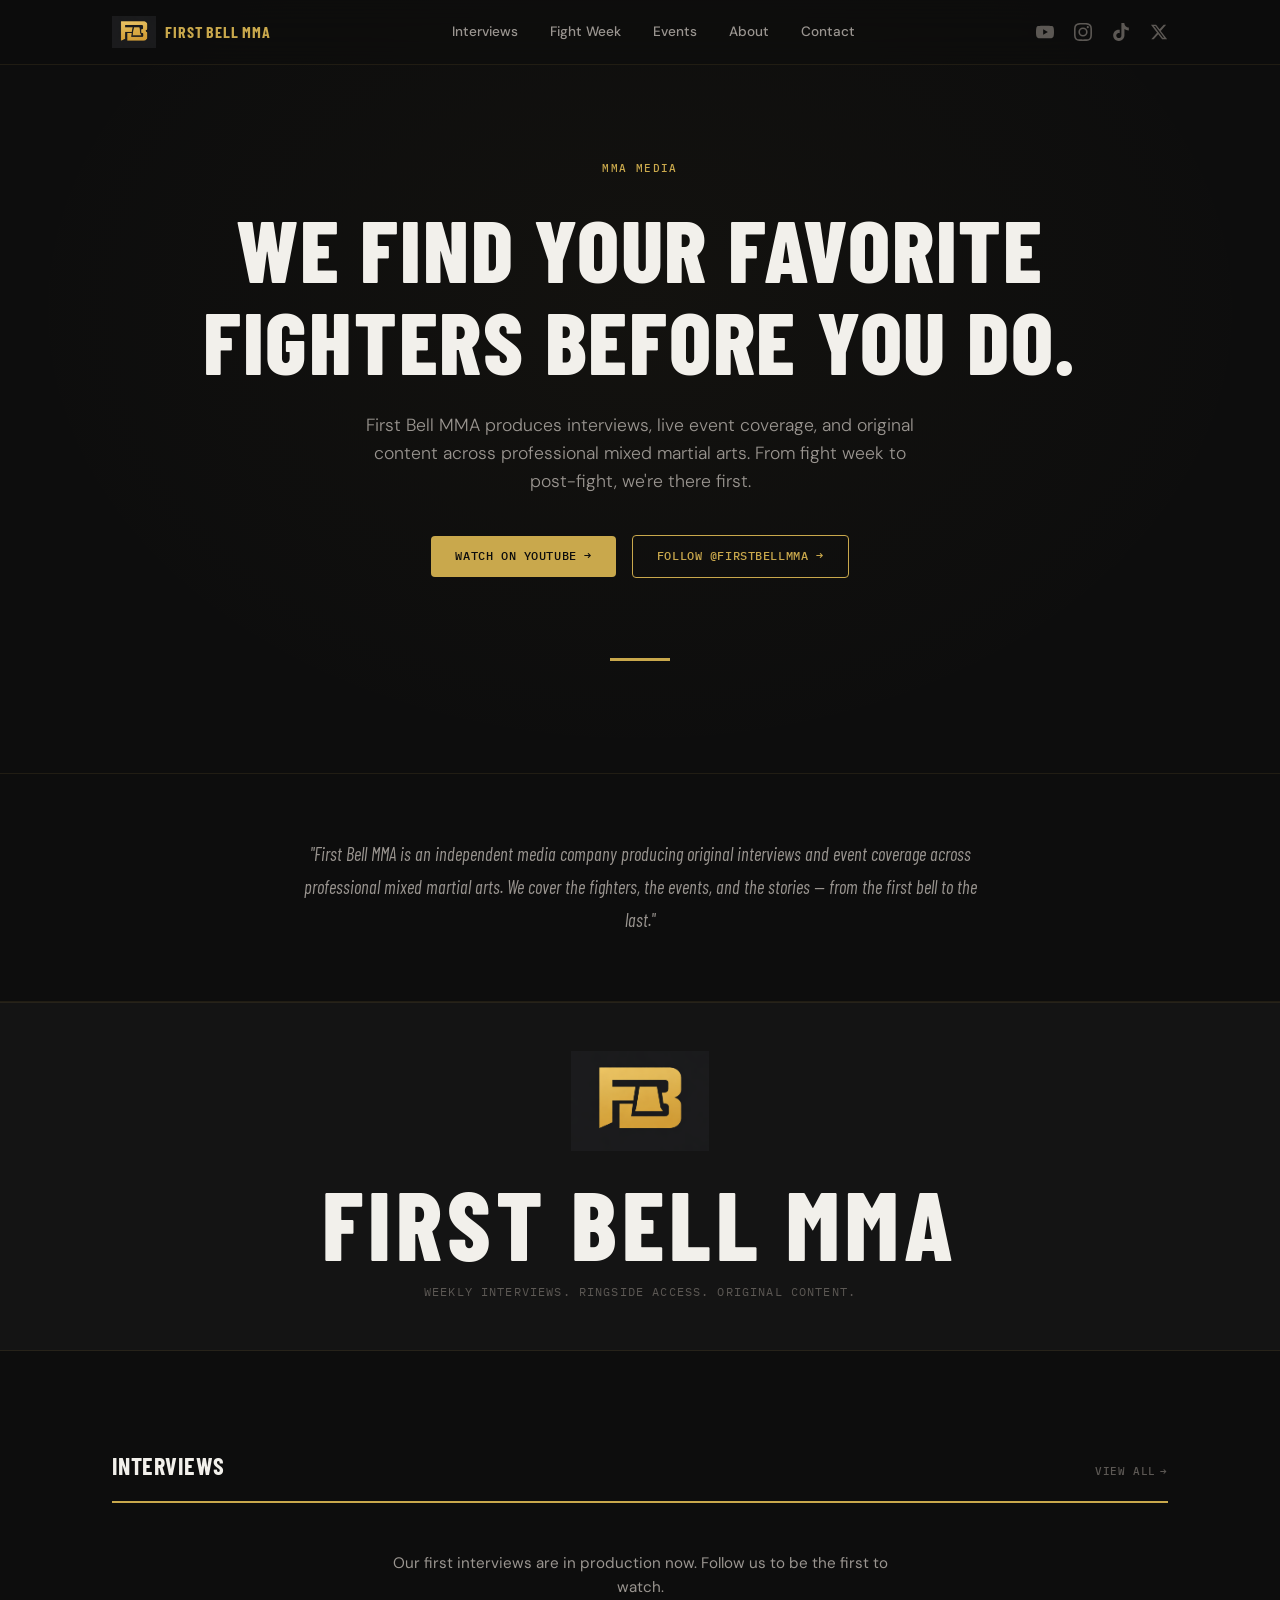
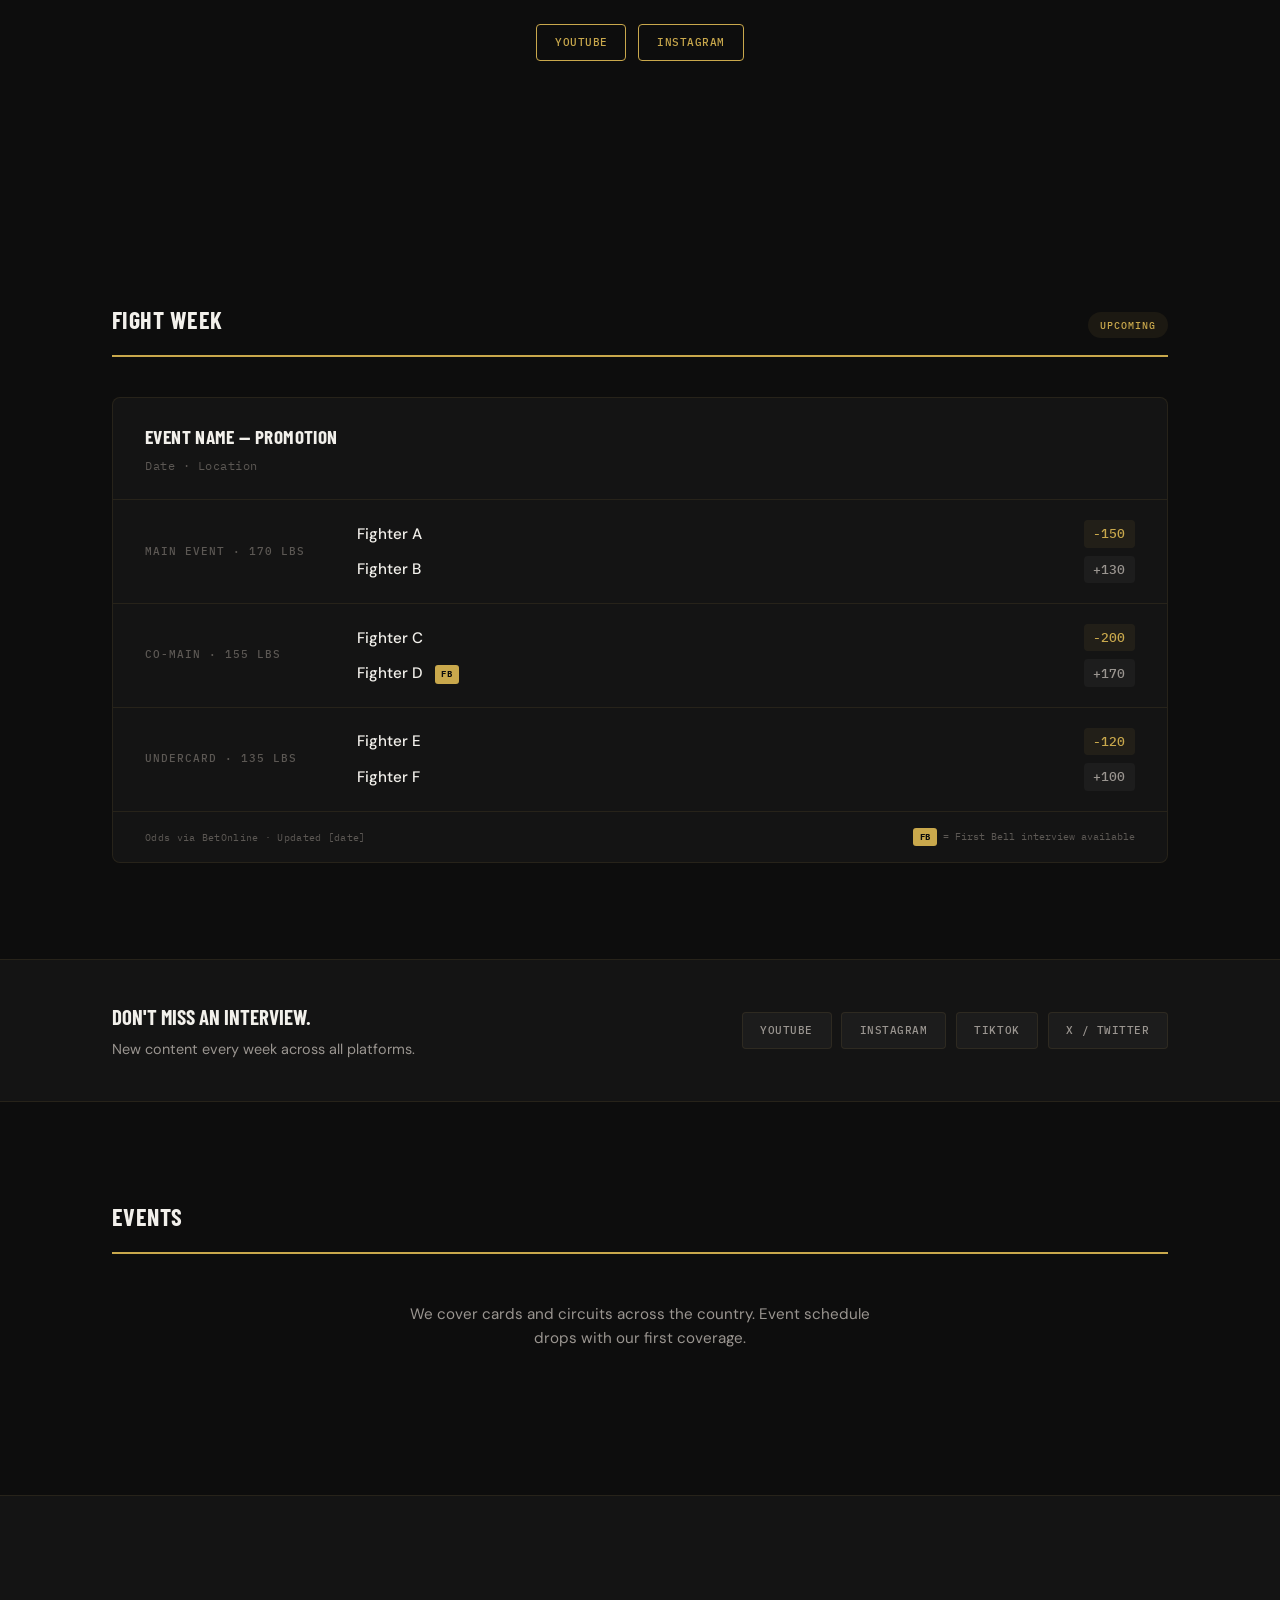
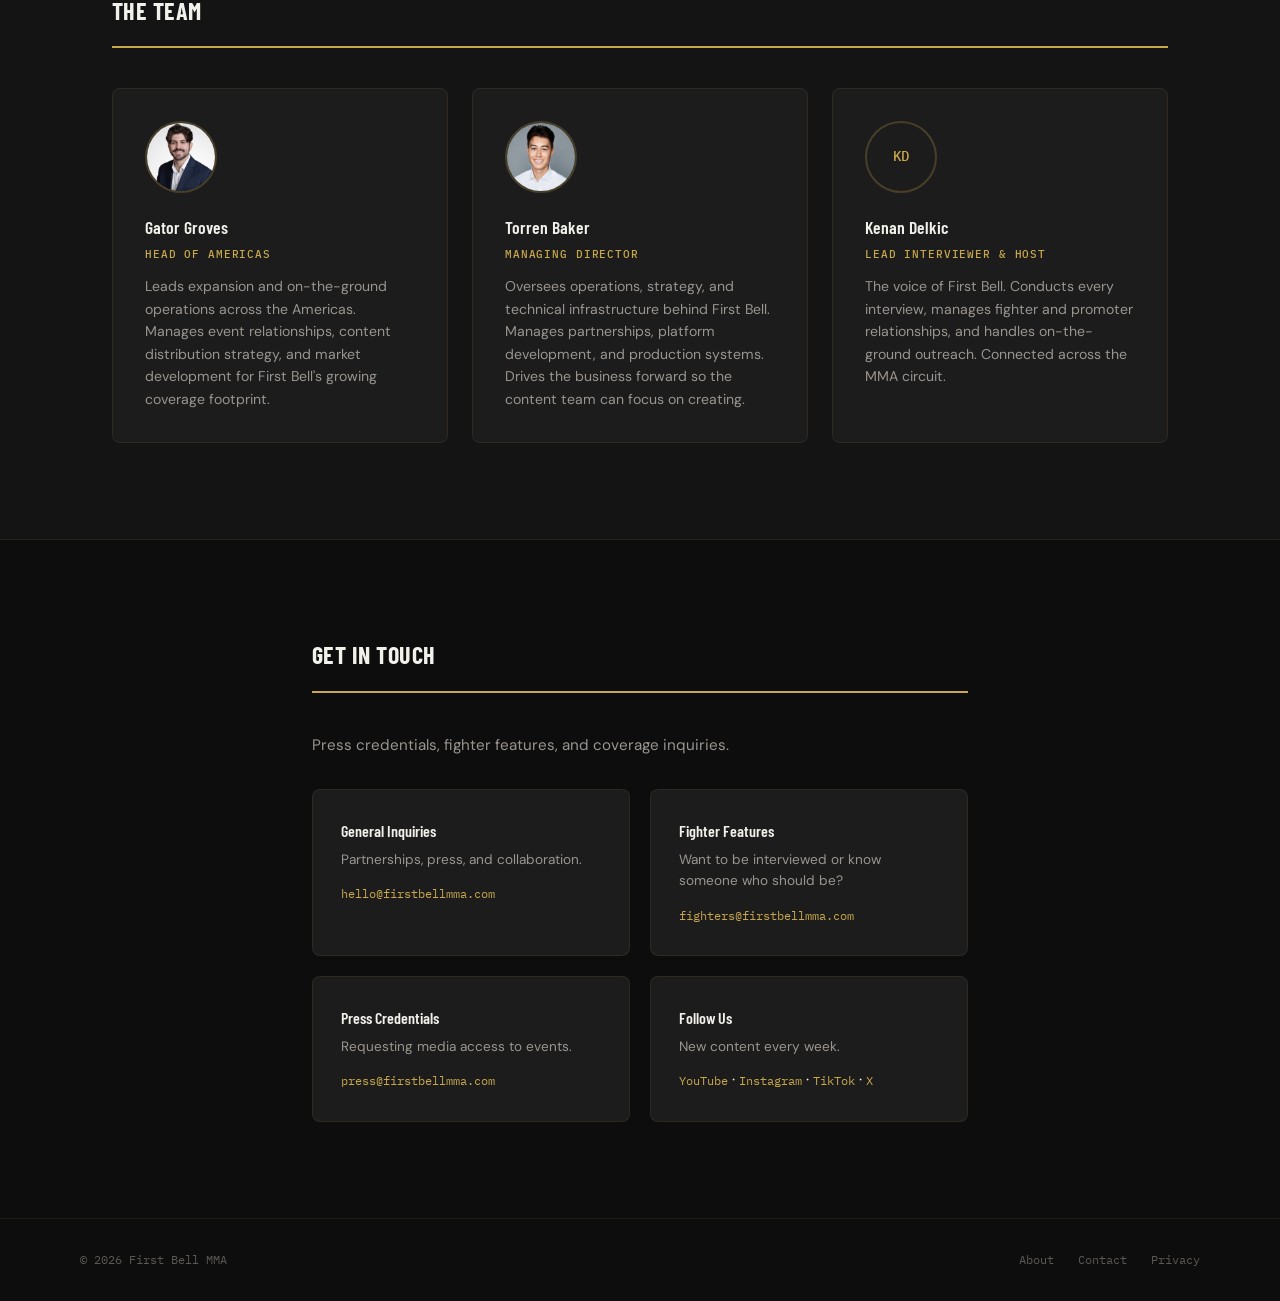
==== commit 88059ea1: "phase 1 overhaul — hero, fight week, social icons, team reorder, remove regional" ====
--- a/index.html
+++ b/index.html
@@ -3,19 +3,19 @@
 <head>
   <meta charset="UTF-8">
   <meta name="viewport" content="width=device-width, initial-scale=1.0">
-  <title>First Bell MMA — Regional MMA Coverage, Interviews & Events</title>
-  <meta name="description" content="First Bell MMA covers professional mixed martial arts at the regional level. Weekly interviews, ringside event coverage, and original content on emerging MMA talent.">
-  <meta name="keywords" content="MMA, mixed martial arts, regional MMA, MMA interviews, fight coverage, UFC prospects, regional fighters, MMA media">
+  <title>First Bell MMA — MMA Coverage, Interviews & Events</title>
+  <meta name="description" content="First Bell MMA covers professional mixed martial arts. Weekly interviews, ringside event coverage, and original content on emerging MMA talent.">
+  <meta name="keywords" content="MMA, mixed martial arts, MMA interviews, fight coverage, UFC prospects, MMA media, fight week">
   <link rel="canonical" href="https://firstbellmma.com/">
-  <meta property="og:title" content="First Bell MMA — Regional MMA Coverage">
-  <meta property="og:description" content="Covering fighters before the world does. Weekly interviews, event coverage, and original content on emerging MMA talent.">
+  <meta property="og:title" content="First Bell MMA — MMA Coverage">
+  <meta property="og:description" content="We find your favorite fighters before you do. Weekly interviews, event coverage, and original content on emerging MMA talent.">
   <meta property="og:type" content="website">
   <meta property="og:url" content="https://firstbellmma.com/">
   <meta property="og:site_name" content="First Bell MMA">
   <meta property="og:locale" content="en_US">
   <meta name="twitter:card" content="summary_large_image">
-  <meta name="twitter:title" content="First Bell MMA — Regional MMA Coverage">
-  <meta name="twitter:description" content="Covering fighters before the world does. Weekly interviews, event coverage, and original content.">
+  <meta name="twitter:title" content="First Bell MMA — MMA Coverage">
+  <meta name="twitter:description" content="We find your favorite fighters before you do. Weekly interviews, event coverage, and original content.">
   <meta name="robots" content="index, follow">
   <meta name="theme-color" content="#C9A84C">
   <link rel="icon" type="image/png" href="assets/logo.png">
@@ -27,7 +27,7 @@
     "name": "First Bell MMA",
     "url": "https://firstbellmma.com",
     "logo": "https://firstbellmma.com/assets/logo.png",
-    "description": "Regional MMA media company covering professional mixed martial arts, interviews, and event coverage.",
+    "description": "MMA media company covering professional mixed martial arts, interviews, and event coverage.",
     "foundingDate": "2026",
     "sameAs": []
   }
@@ -57,15 +57,16 @@
       </a>
       <div class="nav-links">
         <a href="#interviews">Interviews</a>
+        <a href="#fightweek">Fight Week</a>
         <a href="#events">Events</a>
         <a href="about.html">About</a>
         <a href="contact.html">Contact</a>
       </div>
       <div class="nav-socials">
-        <a href="https://youtube.com/@firstbellmma" target="_blank" rel="noopener">YT</a>
-        <a href="https://instagram.com/firstbellmma" target="_blank" rel="noopener">IG</a>
-        <a href="https://tiktok.com/@firstbellmma" target="_blank" rel="noopener">TT</a>
-        <a href="https://x.com/firstbellmma" target="_blank" rel="noopener">X</a>
+        <a href="https://youtube.com/@firstbellmma" target="_blank" rel="noopener" aria-label="YouTube"><svg xmlns="http://www.w3.org/2000/svg" viewBox="0 0 24 24"><path d="M23.498 6.186a3.016 3.016 0 0 0-2.122-2.136C19.505 3.546 12 3.546 12 3.546s-7.505 0-9.377.504A3.017 3.017 0 0 0 .502 6.186C0 8.07 0 12 0 12s0 3.93.502 5.814a3.016 3.016 0 0 0 2.122 2.136c1.871.504 9.376.504 9.376.504s7.505 0 9.377-.504a3.015 3.015 0 0 0 2.122-2.136C24 15.93 24 12 24 12s0-3.93-.502-5.814zM9.545 15.568V8.432L15.818 12l-6.273 3.568z"/></svg></a>
+        <a href="https://instagram.com/firstbellmma" target="_blank" rel="noopener" aria-label="Instagram"><svg xmlns="http://www.w3.org/2000/svg" viewBox="0 0 24 24"><path d="M12 2.163c3.204 0 3.584.012 4.85.07 3.252.148 4.771 1.691 4.919 4.919.058 1.265.069 1.645.069 4.849 0 3.205-.012 3.584-.069 4.849-.149 3.225-1.664 4.771-4.919 4.919-1.266.058-1.644.07-4.85.07-3.204 0-3.584-.012-4.849-.07-3.26-.149-4.771-1.699-4.919-4.92-.058-1.265-.07-1.644-.07-4.849 0-3.204.013-3.583.07-4.849.149-3.227 1.664-4.771 4.919-4.919 1.266-.057 1.645-.069 4.849-.069zM12 0C8.741 0 8.333.014 7.053.072 2.695.272.273 2.69.073 7.052.014 8.333 0 8.741 0 12c0 3.259.014 3.668.072 4.948.2 4.358 2.618 6.78 6.98 6.98C8.333 23.986 8.741 24 12 24c3.259 0 3.668-.014 4.948-.072 4.354-.2 6.782-2.618 6.979-6.98.059-1.28.073-1.689.073-4.948 0-3.259-.014-3.667-.072-4.947-.196-4.354-2.617-6.78-6.979-6.98C15.668.014 15.259 0 12 0zm0 5.838a6.162 6.162 0 1 0 0 12.324 6.162 6.162 0 0 0 0-12.324zM12 16a4 4 0 1 1 0-8 4 4 0 0 1 0 8zm6.406-11.845a1.44 1.44 0 1 0 0 2.881 1.44 1.44 0 0 0 0-2.881z"/></svg></a>
+        <a href="https://tiktok.com/@firstbellmma" target="_blank" rel="noopener" aria-label="TikTok"><svg xmlns="http://www.w3.org/2000/svg" viewBox="0 0 24 24"><path d="M12.525.02c1.31-.02 2.61-.01 3.91-.02.08 1.53.63 3.09 1.75 4.17 1.12 1.11 2.7 1.62 4.24 1.79v4.03c-1.44-.05-2.89-.35-4.2-.97-.57-.26-1.1-.59-1.62-.93-.01 2.92.01 5.84-.02 8.75-.08 1.4-.54 2.79-1.35 3.94-1.31 1.92-3.58 3.17-5.91 3.21-1.43.08-2.86-.31-4.08-1.03-2.02-1.19-3.44-3.37-3.65-5.71-.02-.5-.03-1-.01-1.49.18-1.9 1.12-3.72 2.58-4.96 1.66-1.44 3.98-2.13 6.15-1.72.02 1.48-.04 2.96-.04 4.44-.99-.32-2.15-.23-3.02.37-.63.41-1.11 1.04-1.36 1.75-.21.51-.15 1.07-.14 1.61.24 1.64 1.82 3.02 3.5 2.87 1.12-.01 2.19-.66 2.77-1.61.19-.33.4-.67.41-1.06.1-1.79.06-3.57.07-5.36.01-4.03-.01-8.05.02-12.07z"/></svg></a>
+        <a href="https://x.com/firstbellmma" target="_blank" rel="noopener" aria-label="X"><svg xmlns="http://www.w3.org/2000/svg" viewBox="0 0 24 24"><path d="M18.244 2.25h3.308l-7.227 8.26 8.502 11.24H16.17l-5.214-6.817L4.99 21.75H1.68l7.73-8.835L1.254 2.25H8.08l4.713 6.231zm-1.161 17.52h1.833L7.084 4.126H5.117z"/></svg></a>
       </div>
       <button class="nav-toggle" onclick="document.getElementById('mobileNav').classList.add('open')" aria-label="Open menu">
         <span></span>
@@ -79,6 +80,7 @@
   <div class="nav-overlay" id="mobileNav">
     <button class="nav-overlay-close" onclick="document.getElementById('mobileNav').classList.remove('open')" aria-label="Close menu">&times;</button>
     <a href="#interviews" onclick="document.getElementById('mobileNav').classList.remove('open')">Interviews</a>
+    <a href="#fightweek" onclick="document.getElementById('mobileNav').classList.remove('open')">Fight Week</a>
     <a href="#events" onclick="document.getElementById('mobileNav').classList.remove('open')">Events</a>
     <a href="about.html">About</a>
     <a href="contact.html">Contact</a>
@@ -88,14 +90,21 @@
 
     <!-- HERO -->
     <section class="hero">
-      <div class="hero-label reveal">Regional MMA Media</div>
-      <h1 class="hero-headline reveal">Covering Fighters Before the World Does.</h1>
-      <p class="hero-sub reveal">First Bell MMA produces interviews, event coverage, and original content focused on emerging talent in professional mixed martial arts.</p>
+      <div class="hero-label reveal">MMA Media</div>
+      <h1 class="hero-headline reveal">We Find Your Favorite Fighters Before You Do.</h1>
+      <p class="hero-sub reveal">First Bell MMA produces interviews, live event coverage, and original content across professional mixed martial arts. From fight week to post-fight, we're there first.</p>
       <div class="hero-ctas reveal">
         <a href="https://youtube.com/@firstbellmma" target="_blank" rel="noopener" class="btn btn--primary">Watch on YouTube &rarr;</a>
         <a href="https://instagram.com/firstbellmma" target="_blank" rel="noopener" class="btn btn--outline">Follow @firstbellmma &rarr;</a>
       </div>
       <div class="hero-divider"></div>
+    </section>
+
+    <!-- MISSION STATEMENT -->
+    <section class="mission-section reveal">
+      <div class="mission-inner">
+        <p>"First Bell MMA is an independent media company producing original interviews and event coverage across professional mixed martial arts. We cover the fighters, the events, and the stories — from the first bell to the last."</p>
+      </div>
     </section>
 
     <!-- BRAND STRIP -->
@@ -136,6 +145,70 @@
       </div>
     </section>
 
+    <!-- FIGHT WEEK -->
+    <section class="fightweek-section" id="fightweek">
+      <div class="section-header reveal">
+        <h2 class="section-title">Fight Week</h2>
+        <span class="fightweek-badge">Upcoming</span>
+      </div>
+
+      <div class="fightweek-card reveal">
+        <div class="fightweek-event-header">
+          <div class="fightweek-event-name">Event Name — Promotion</div>
+          <div class="fightweek-event-meta">Date &middot; Location</div>
+        </div>
+
+        <div class="fightweek-fights">
+          <div class="fight-row">
+            <div class="fight-weight">Main Event &middot; 170 lbs</div>
+            <div class="fight-matchup">
+              <div class="fighter-line">
+                <span class="fighter-name">Fighter A</span>
+                <span class="fighter-odds favorite">-150</span>
+              </div>
+              <div class="fighter-line">
+                <span class="fighter-name">Fighter B</span>
+                <span class="fighter-odds underdog">+130</span>
+              </div>
+            </div>
+          </div>
+
+          <div class="fight-row">
+            <div class="fight-weight">Co-Main &middot; 155 lbs</div>
+            <div class="fight-matchup">
+              <div class="fighter-line">
+                <span class="fighter-name">Fighter C</span>
+                <span class="fighter-odds favorite">-200</span>
+              </div>
+              <div class="fighter-line">
+                <span class="fighter-name">Fighter D <span class="fb-badge">FB</span></span>
+                <span class="fighter-odds underdog">+170</span>
+              </div>
+            </div>
+          </div>
+
+          <div class="fight-row">
+            <div class="fight-weight">Undercard &middot; 135 lbs</div>
+            <div class="fight-matchup">
+              <div class="fighter-line">
+                <span class="fighter-name">Fighter E</span>
+                <span class="fighter-odds favorite">-120</span>
+              </div>
+              <div class="fighter-line">
+                <span class="fighter-name">Fighter F</span>
+                <span class="fighter-odds underdog">+100</span>
+              </div>
+            </div>
+          </div>
+        </div>
+
+        <div class="fightweek-footer">
+          <span class="odds-source">Odds via BetOnline &middot; Updated [date]</span>
+          <span class="fb-badge-legend"><span class="fb-badge">FB</span> = First Bell interview available</span>
+        </div>
+      </div>
+    </section>
+
     <!-- FOLLOW STRIP -->
     <section class="follow-strip reveal">
       <div class="container">
@@ -161,7 +234,7 @@
           <h2 class="section-title">Events</h2>
         </div>
         <div class="empty-state reveal">
-          <p>We cover regional cards and local circuits across the country. Event schedule drops with our first coverage.</p>
+          <p>We cover cards and circuits across the country. Event schedule drops with our first coverage.</p>
         </div>
 
         <!-- EVENT ROWS — uncomment when events are ready
@@ -185,22 +258,22 @@
         </div>
         <div class="team-grid">
           <div class="team-card reveal">
+            <img src="assets/bobby.jpeg" alt="Gator Groves" class="team-avatar" loading="lazy">
+            <h3>Gator Groves</h3>
+            <div class="team-role">Head of Americas</div>
+            <p class="team-bio">Leads expansion and on-the-ground operations across the Americas. Manages event relationships, content distribution strategy, and market development for First Bell's growing coverage footprint.</p>
+          </div>
+          <div class="team-card reveal">
             <img src="assets/torren.jpeg" alt="Torren Baker, Managing Director" class="team-avatar" loading="lazy">
             <h3>Torren Baker</h3>
             <div class="team-role">Managing Director</div>
             <p class="team-bio">Oversees operations, strategy, and technical infrastructure behind First Bell. Manages partnerships, platform development, and production systems. Drives the business forward so the content team can focus on creating.</p>
           </div>
           <div class="team-card reveal">
-            <img src="assets/bobby.jpeg" alt="Gator Groves" class="team-avatar" loading="lazy">
-            <h3>Gator Groves</h3>
-            <div class="team-role">Head of Americas</div>
-            <p class="team-bio">Leads regional expansion and on-the-ground operations across the Americas. Manages event relationships, content distribution strategy, and market development for First Bell's growing coverage footprint.</p>
-          </div>
-          <div class="team-card reveal">
             <div class="team-initials">KD</div>
             <h3>Kenan Delkic</h3>
             <div class="team-role">Lead Interviewer &amp; Host</div>
-            <p class="team-bio">The voice of First Bell. Conducts every interview, manages fighter and promoter relationships, and handles on-the-ground outreach. Connected across the regional MMA circuit.</p>
+            <p class="team-bio">The voice of First Bell. Conducts every interview, manages fighter and promoter relationships, and handles on-the-ground outreach. Connected across the MMA circuit.</p>
           </div>
         </div>
       </div>
--- a/style.css
+++ b/style.css
@@ -2,7 +2,7 @@
    FIRST BELL MMA — Design System (Gold)
    ============================================ */
 
-@import url('https://fonts.googleapis.com/css2?family=Barlow+Condensed:wght@600;700;800&family=DM+Sans:wght@300;400;500&family=IBM+Plex+Mono:wght@400;500&display=swap');
+@import url('https://fonts.googleapis.com/css2?family=Barlow+Condensed:ital,wght@0,600;0,700;0,800;1,600&family=DM+Sans:wght@300;400;500&family=IBM+Plex+Mono:wght@400;500&display=swap');
 
 :root {
   --bg-base: #0D0D0D;
@@ -118,6 +118,7 @@
 .nav-logo-img {
   height: 32px;
   width: auto;
+  mix-blend-mode: lighten;
 }
 
 .nav-logo .wordmark {
@@ -159,16 +160,20 @@
 }
 
 .nav-socials a {
-  font-family: var(--font-mono);
-  font-weight: 500;
-  font-size: 0.68rem;
-  text-transform: uppercase;
-  color: var(--text-tertiary);
-  transition: color 0.2s ease;
-}
-
-.nav-socials a:hover {
-  color: var(--gold);
+  display: flex;
+  align-items: center;
+  transition: opacity 0.2s ease;
+}
+
+.nav-socials a svg {
+  width: 18px;
+  height: 18px;
+  fill: var(--text-tertiary);
+  transition: fill 0.2s ease;
+}
+
+.nav-socials a:hover svg {
+  fill: var(--gold);
 }
 
 /* Hamburger */
@@ -346,6 +351,30 @@
 }
 
 /* ============================================
+   MISSION SECTION
+   ============================================ */
+
+.mission-section {
+  padding: 4rem 2rem;
+  border-top: 1px solid var(--border);
+  border-bottom: 1px solid var(--border);
+}
+
+.mission-inner {
+  max-width: 680px;
+  margin: 0 auto;
+  text-align: center;
+}
+
+.mission-inner p {
+  font-family: var(--font-headline);
+  font-style: italic;
+  font-size: 1.15rem;
+  color: var(--text-secondary);
+  line-height: 1.8;
+}
+
+/* ============================================
    BRAND STRIP
    ============================================ */
 
@@ -362,6 +391,7 @@
   width: auto;
   margin: 0 auto 1.5rem;
   display: block;
+  mix-blend-mode: lighten;
 }
 
 .brand-strip-name {
@@ -545,6 +575,161 @@
   color: var(--text-tertiary);
   text-transform: uppercase;
   letter-spacing: 0.04em;
+}
+
+/* ============================================
+   FIGHT WEEK
+   ============================================ */
+
+.fightweek-section {
+  padding: 6rem 2rem;
+  max-width: var(--container);
+  margin: 0 auto;
+}
+
+.fightweek-badge {
+  font-family: var(--font-mono);
+  font-size: 0.65rem;
+  font-weight: 500;
+  letter-spacing: 1px;
+  text-transform: uppercase;
+  padding: 0.3rem 0.75rem;
+  border-radius: 100px;
+  background: var(--gold-dim);
+  color: var(--gold);
+}
+
+.fightweek-card {
+  background: var(--bg-surface);
+  border: 1px solid var(--border);
+  border-radius: 8px;
+  overflow: hidden;
+  margin-top: 2rem;
+}
+
+.fightweek-event-header {
+  padding: 1.5rem 2rem;
+  border-bottom: 1px solid var(--border);
+}
+
+.fightweek-event-name {
+  font-family: var(--font-headline);
+  font-size: 1.2rem;
+  font-weight: 700;
+  text-transform: uppercase;
+  letter-spacing: 0.02em;
+  color: var(--text-primary);
+  margin-bottom: 0.25rem;
+}
+
+.fightweek-event-meta {
+  font-family: var(--font-mono);
+  font-size: 0.72rem;
+  color: var(--text-tertiary);
+  letter-spacing: 0.5px;
+}
+
+.fight-row {
+  padding: 1.25rem 2rem;
+  border-bottom: 1px solid var(--border);
+  display: grid;
+  grid-template-columns: 180px 1fr;
+  gap: 2rem;
+  align-items: center;
+  transition: background 0.2s ease;
+}
+
+.fight-row:last-child {
+  border-bottom: none;
+}
+
+.fight-row:hover {
+  background: var(--bg-elevated);
+}
+
+.fight-weight {
+  font-family: var(--font-mono);
+  font-size: 0.7rem;
+  font-weight: 500;
+  letter-spacing: 1px;
+  text-transform: uppercase;
+  color: var(--text-tertiary);
+}
+
+.fight-matchup {
+  display: flex;
+  flex-direction: column;
+  gap: 0.5rem;
+}
+
+.fighter-line {
+  display: flex;
+  justify-content: space-between;
+  align-items: center;
+}
+
+.fighter-name {
+  font-family: var(--font-body);
+  font-size: 0.95rem;
+  font-weight: 500;
+  color: var(--text-primary);
+}
+
+.fighter-odds {
+  font-family: var(--font-mono);
+  font-size: 0.82rem;
+  font-weight: 500;
+  padding: 0.2rem 0.6rem;
+  border-radius: 4px;
+}
+
+.fighter-odds.favorite {
+  color: var(--gold);
+  background: var(--gold-dim);
+}
+
+.fighter-odds.underdog {
+  color: var(--text-secondary);
+  background: rgba(255, 255, 255, 0.04);
+}
+
+.fb-badge {
+  display: inline-flex;
+  align-items: center;
+  justify-content: center;
+  font-family: var(--font-mono);
+  font-size: 0.55rem;
+  font-weight: 700;
+  letter-spacing: 0.5px;
+  padding: 0.15rem 0.4rem;
+  border-radius: 3px;
+  background: var(--gold);
+  color: var(--bg-base);
+  margin-left: 0.5rem;
+  vertical-align: middle;
+}
+
+.fightweek-footer {
+  padding: 1rem 2rem;
+  border-top: 1px solid var(--border);
+  display: flex;
+  justify-content: space-between;
+  align-items: center;
+  flex-wrap: wrap;
+  gap: 0.5rem;
+}
+
+.odds-source {
+  font-family: var(--font-mono);
+  font-size: 0.65rem;
+  color: var(--text-tertiary);
+  letter-spacing: 0.3px;
+}
+
+.fb-badge-legend {
+  font-family: var(--font-mono);
+  font-size: 0.65rem;
+  color: var(--text-tertiary);
 }
 
 /* ============================================
@@ -947,6 +1132,20 @@
     gap: 0.5rem;
   }
 
+  .fight-row {
+    grid-template-columns: 1fr;
+    gap: 0.5rem;
+  }
+
+  .fight-weight {
+    margin-bottom: 0.5rem;
+  }
+
+  .fightweek-footer {
+    flex-direction: column;
+    align-items: flex-start;
+  }
+
   .follow-strip-inner {
     flex-direction: column;
     text-align: center;
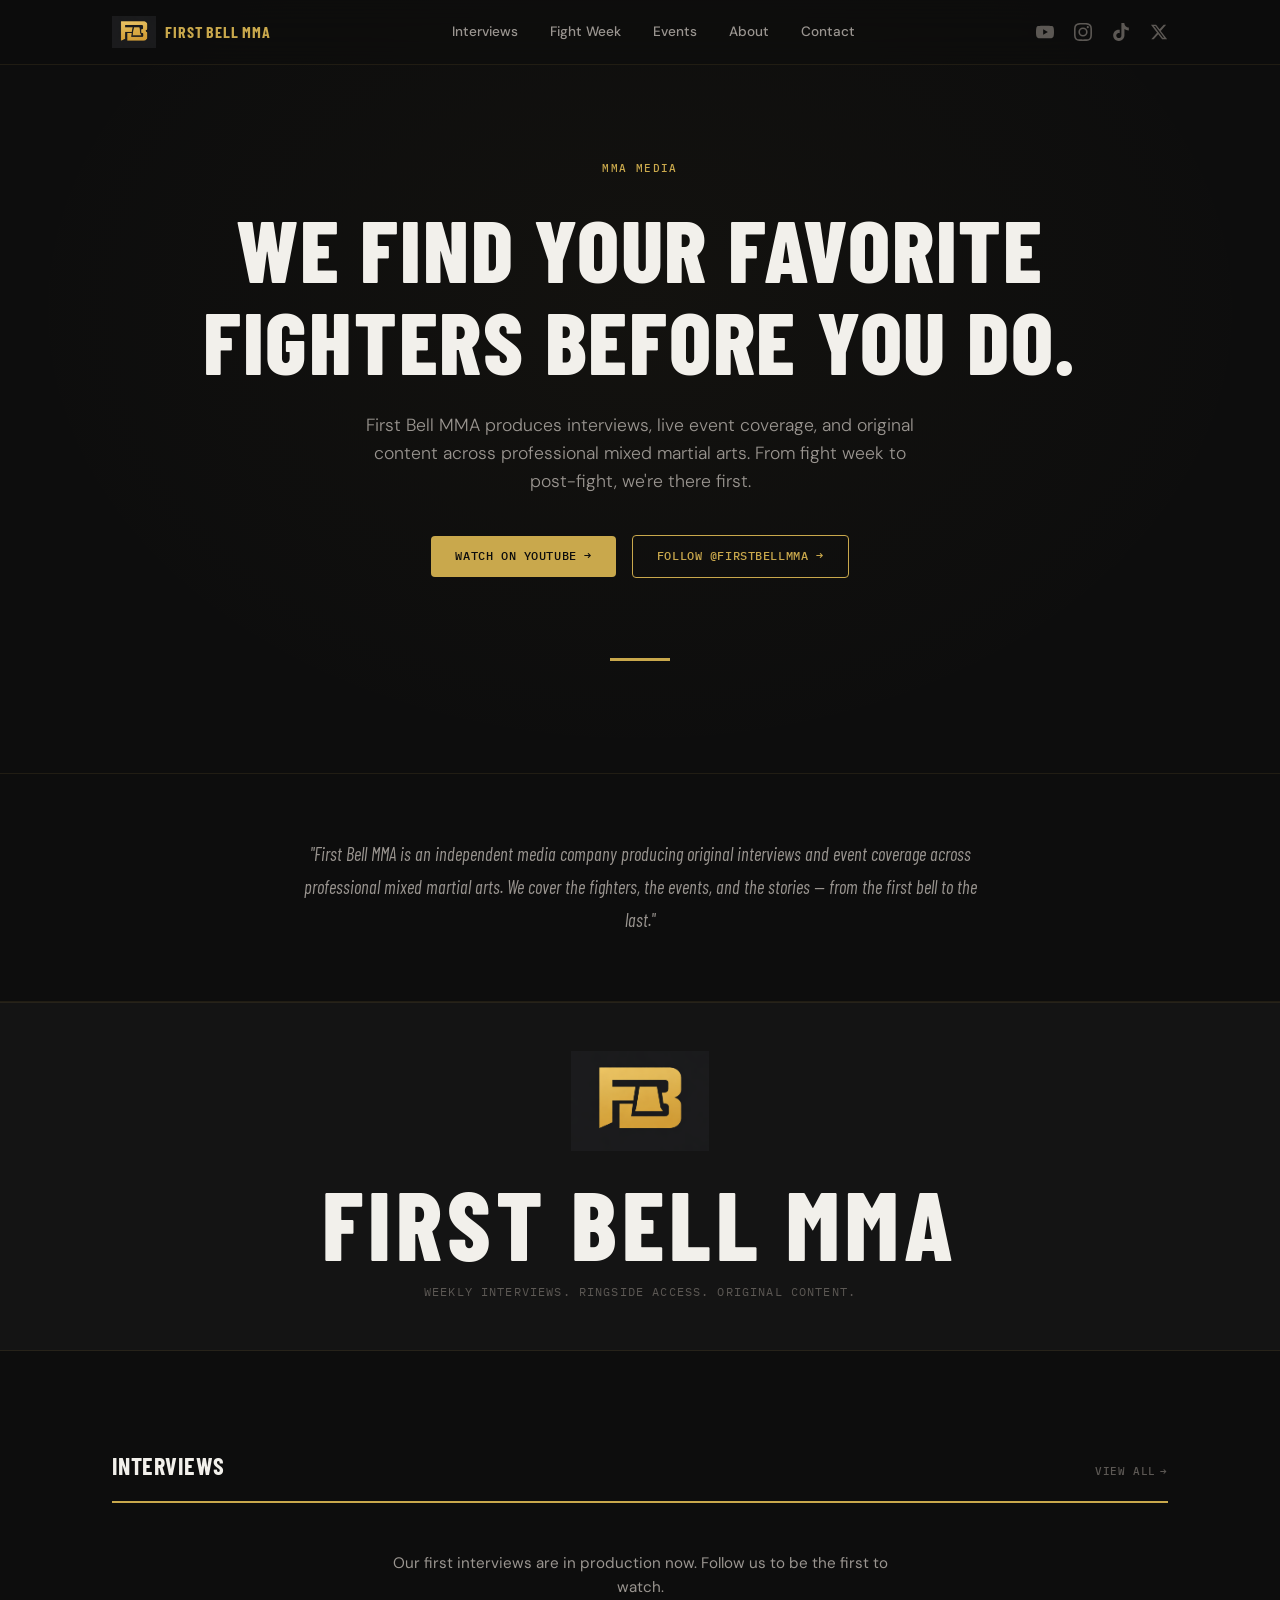
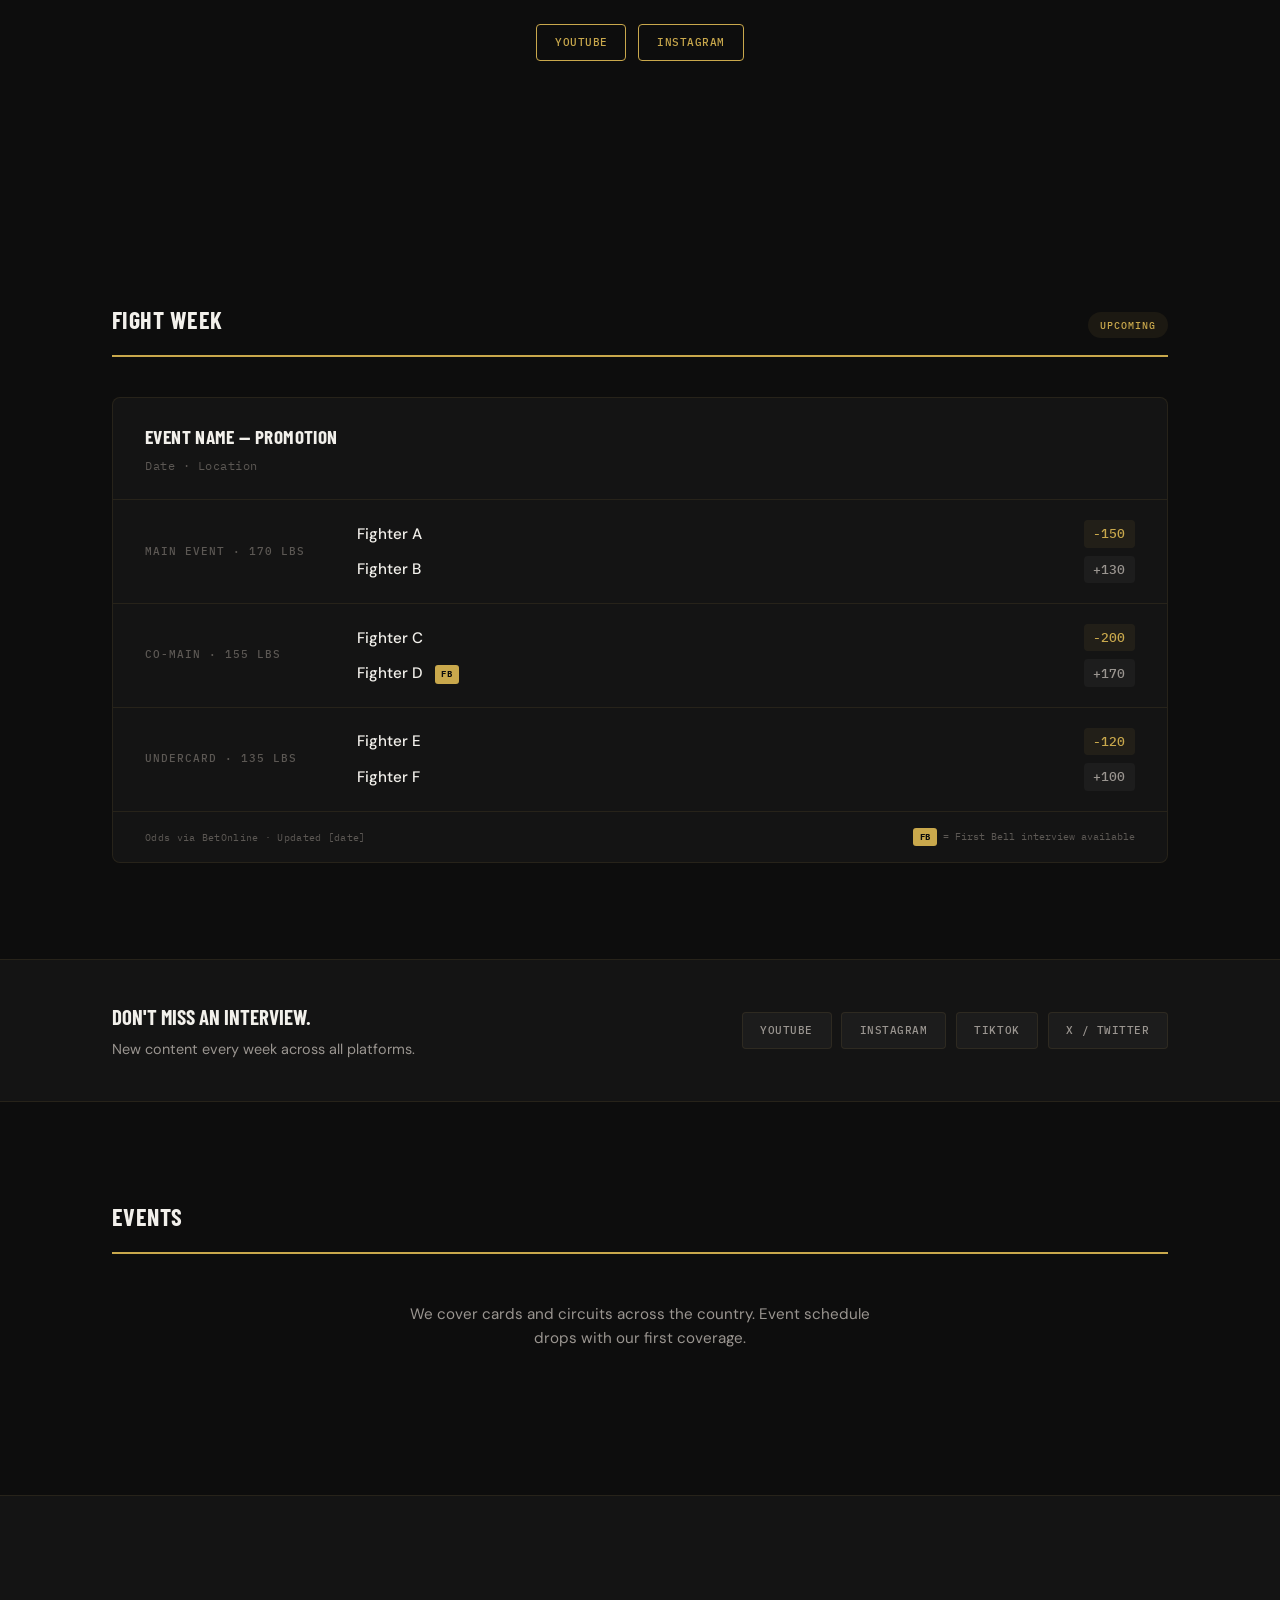
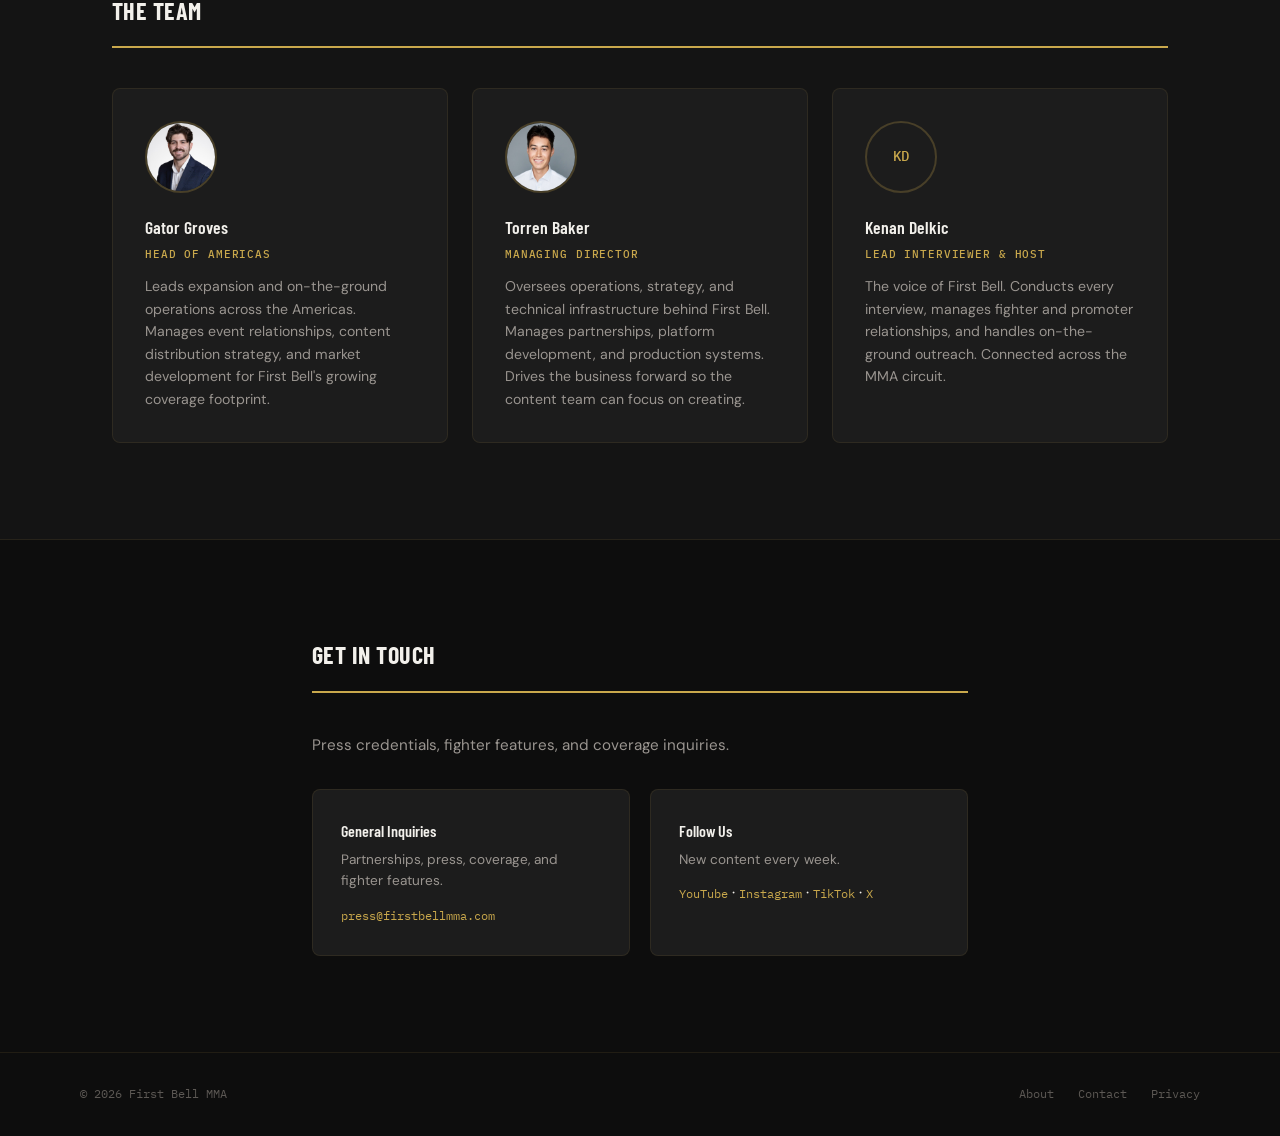
==== commit 90fc920d: "fix fight week styling + consolidate emails" ====
--- a/index.html
+++ b/index.html
@@ -289,17 +289,7 @@
         <div class="contact-grid">
           <div class="contact-card reveal">
             <h3>General Inquiries</h3>
-            <p>Partnerships, press, and collaboration.</p>
-            <a href="mailto:hello@firstbellmma.com">hello@firstbellmma.com</a>
-          </div>
-          <div class="contact-card reveal">
-            <h3>Fighter Features</h3>
-            <p>Want to be interviewed or know someone who should be?</p>
-            <a href="mailto:fighters@firstbellmma.com">fighters@firstbellmma.com</a>
-          </div>
-          <div class="contact-card reveal">
-            <h3>Press Credentials</h3>
-            <p>Requesting media access to events.</p>
+            <p>Partnerships, press, coverage, and fighter features.</p>
             <a href="mailto:press@firstbellmma.com">press@firstbellmma.com</a>
           </div>
           <div class="contact-card reveal">
